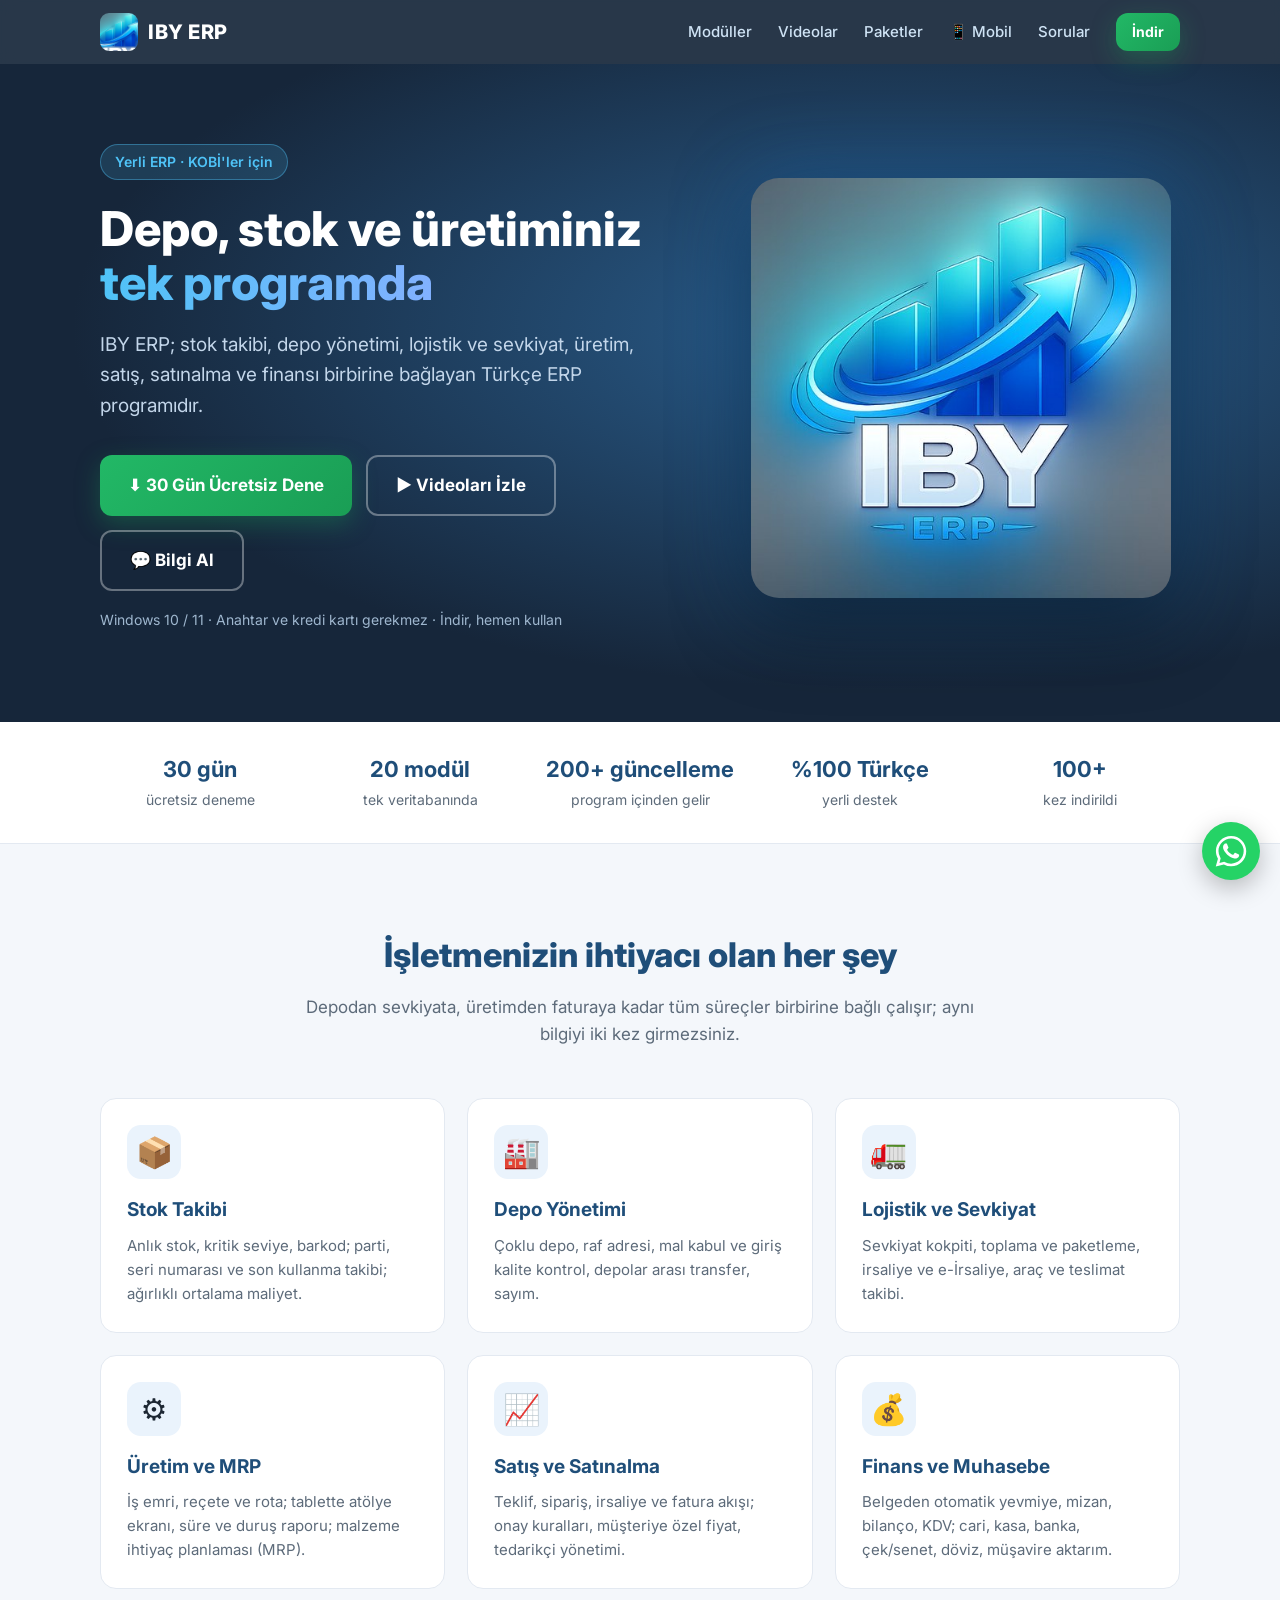
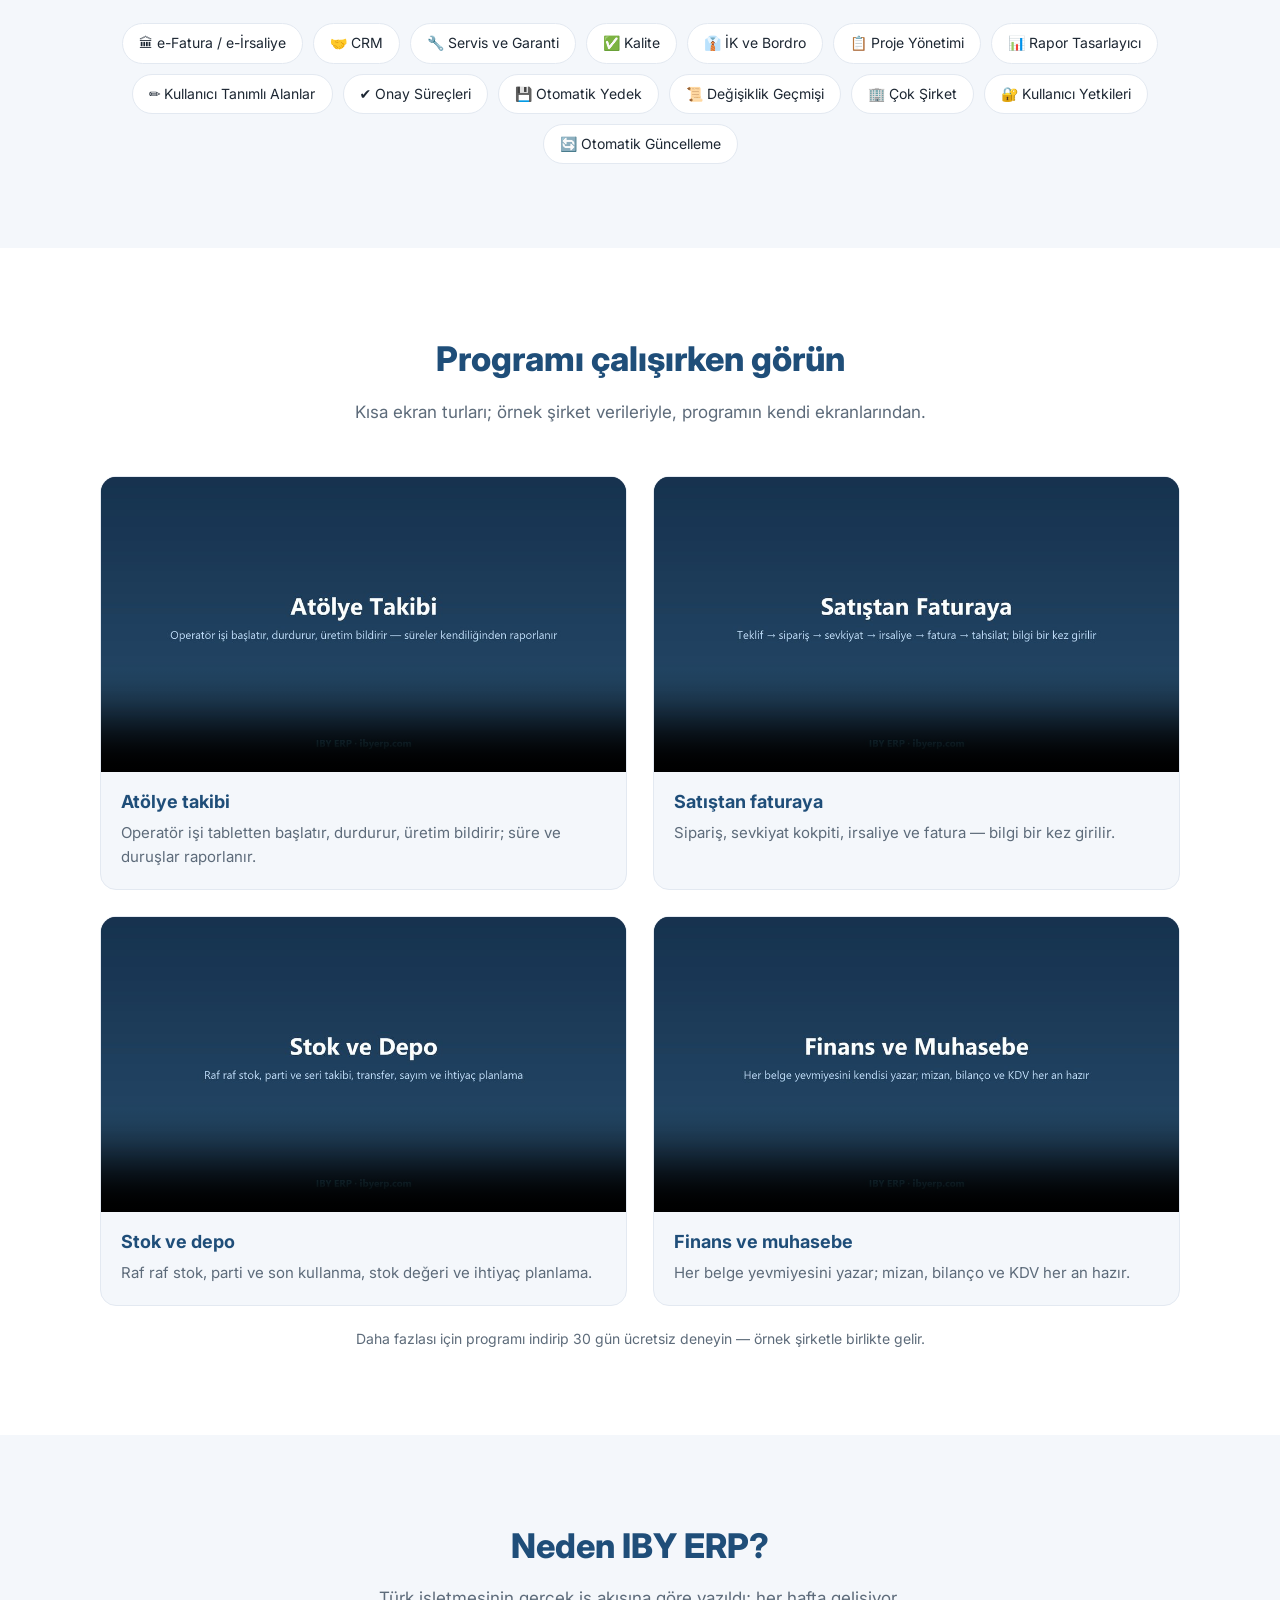
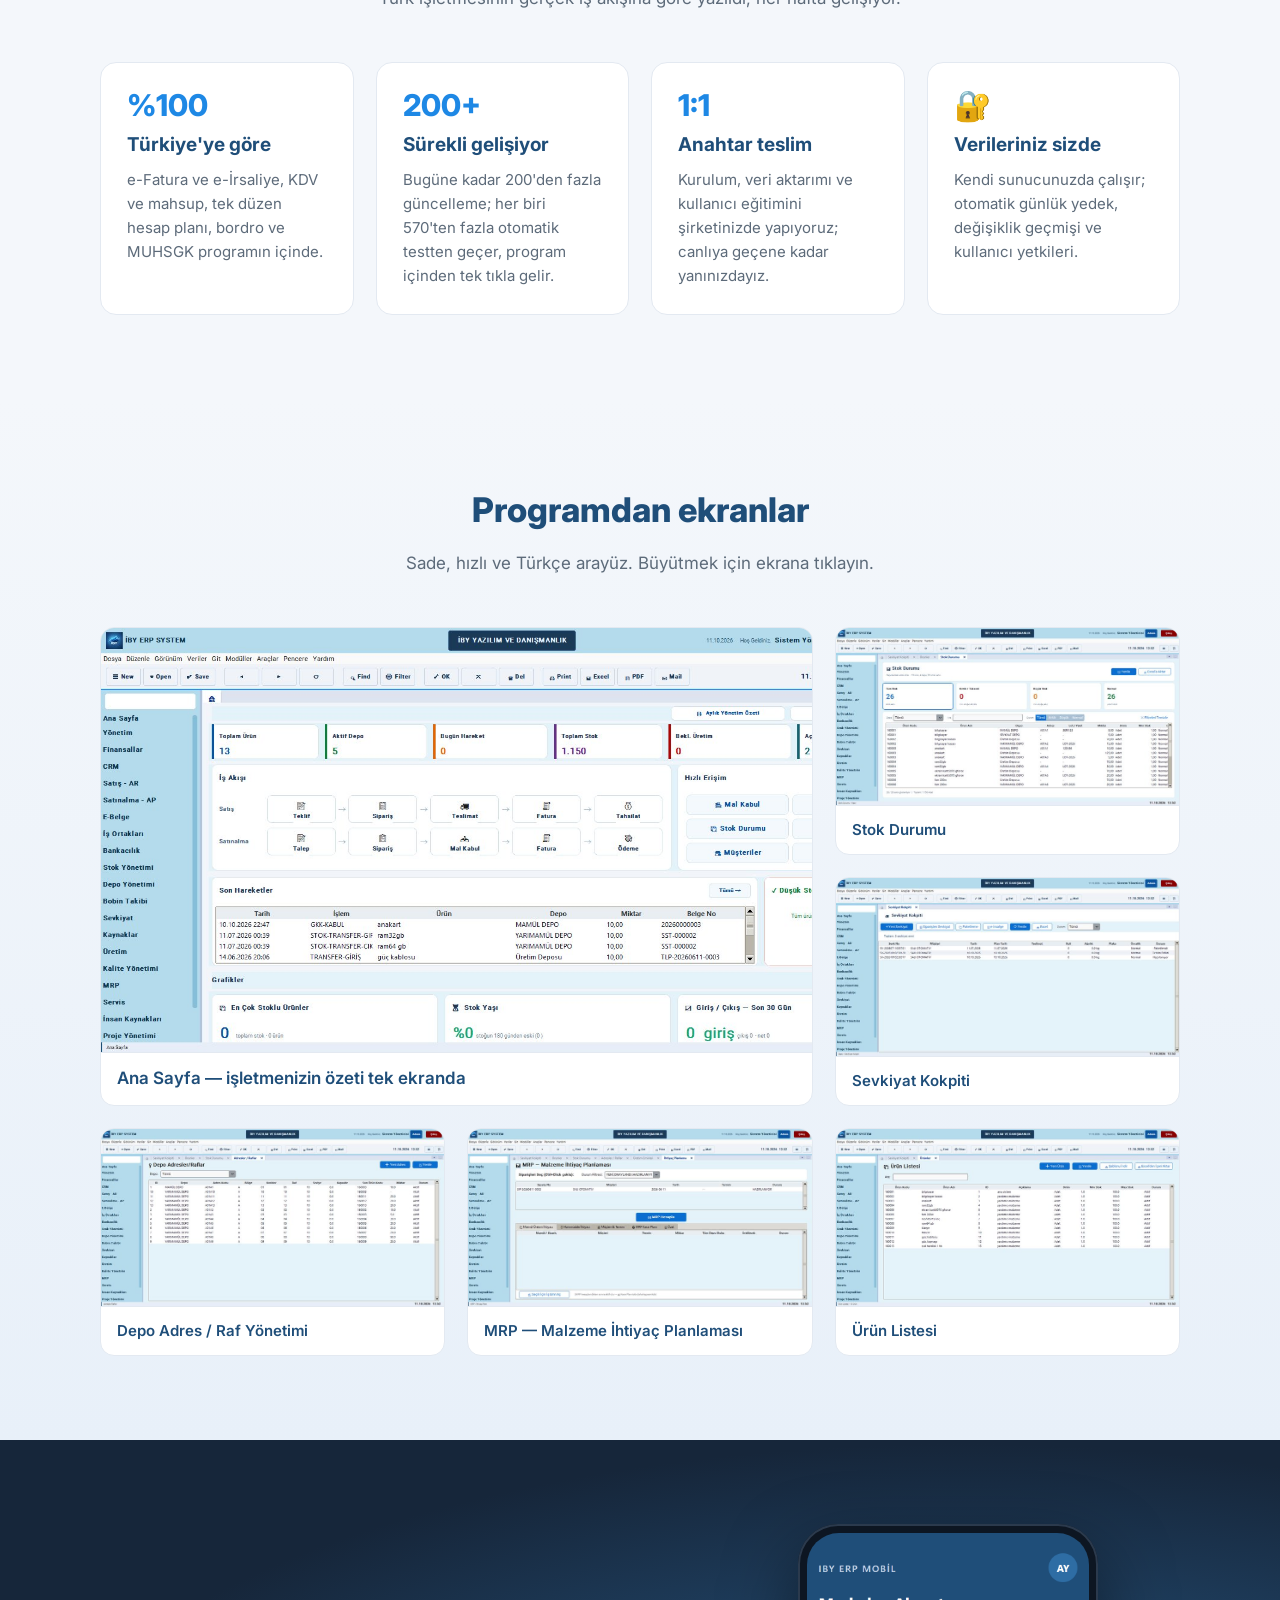
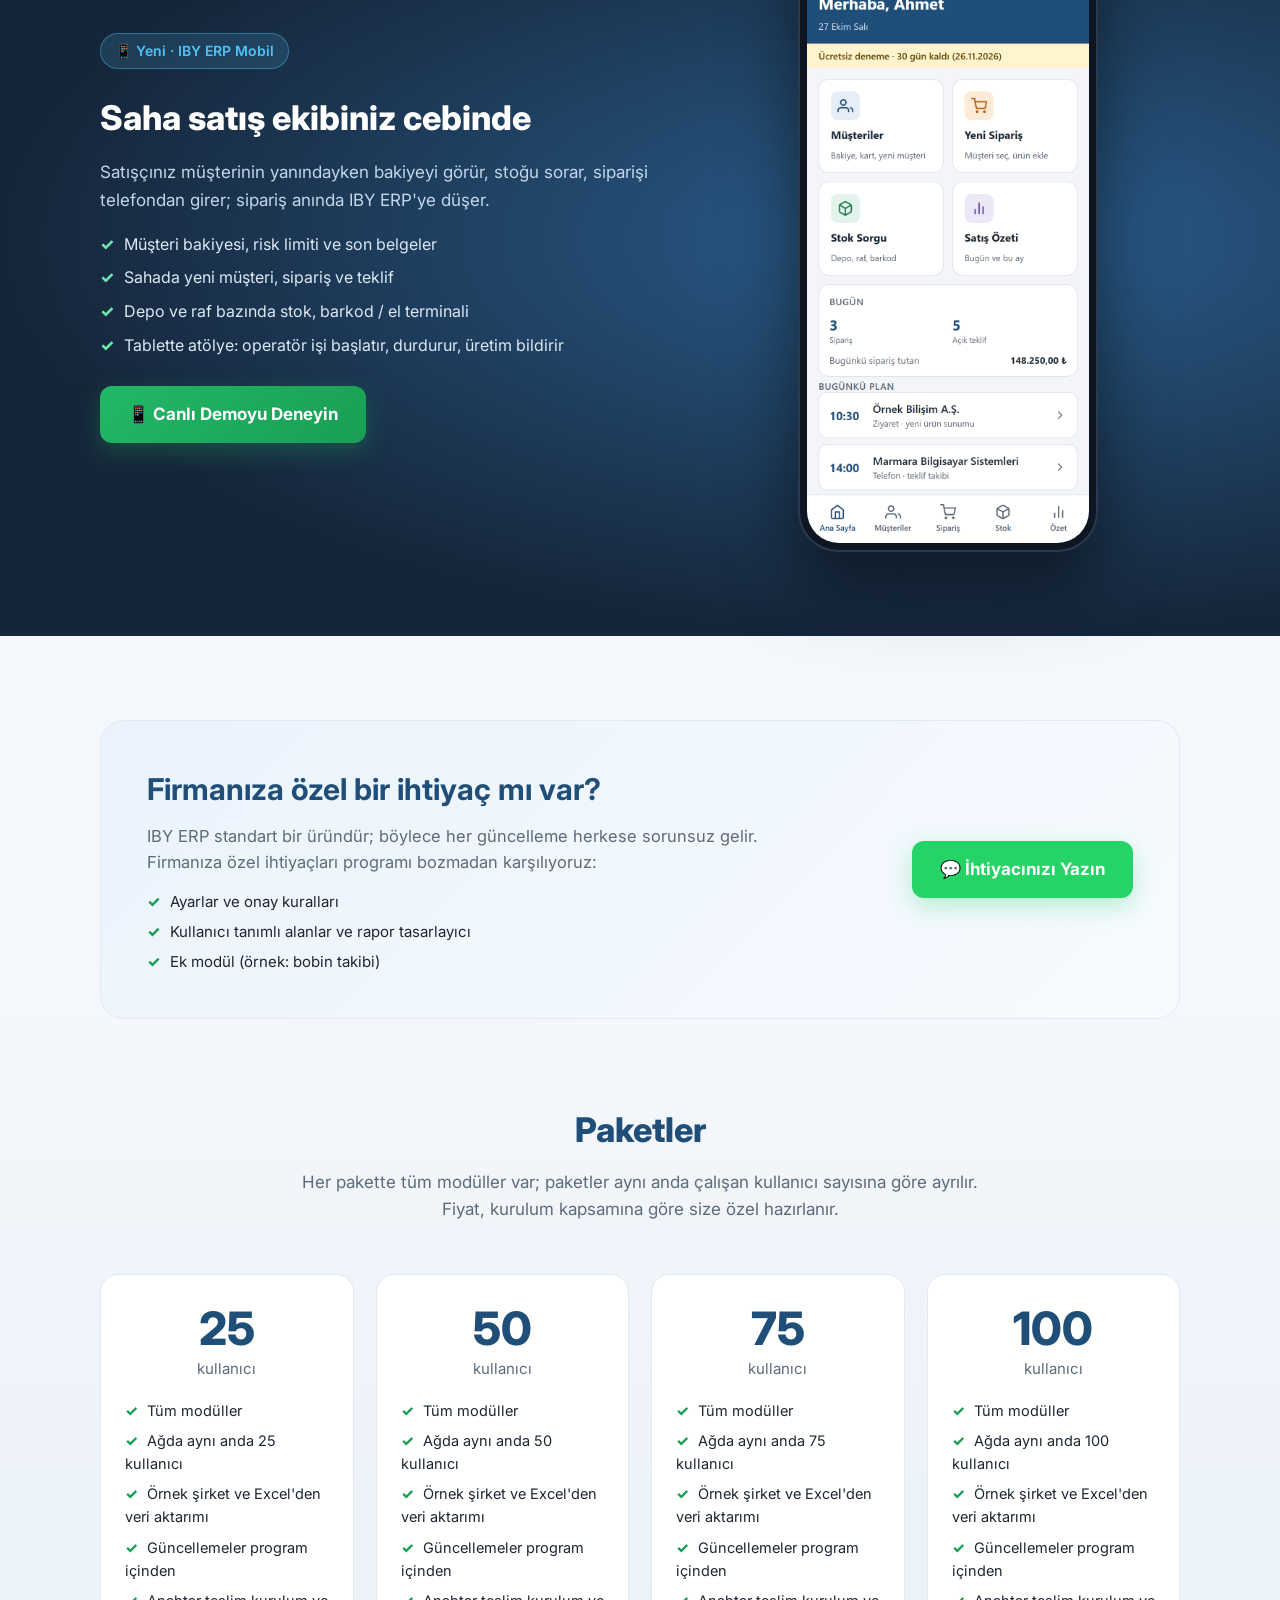
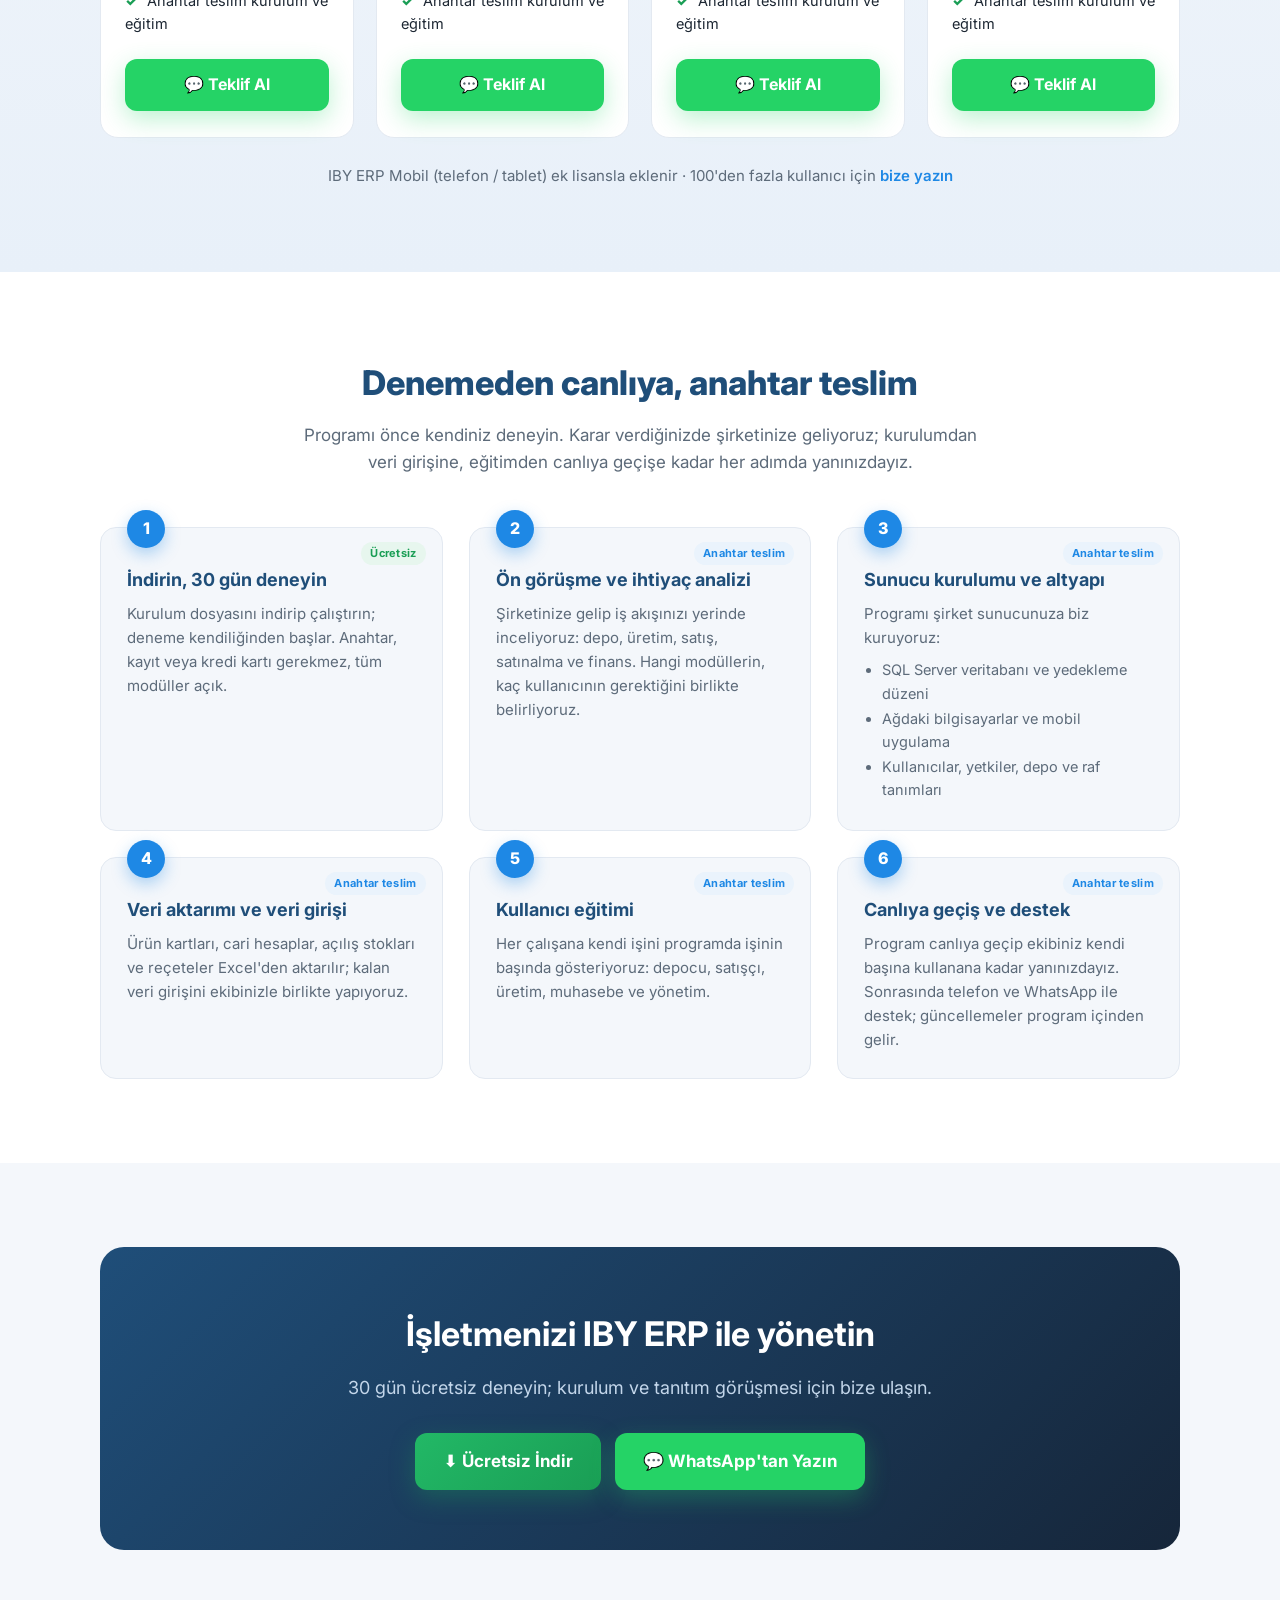
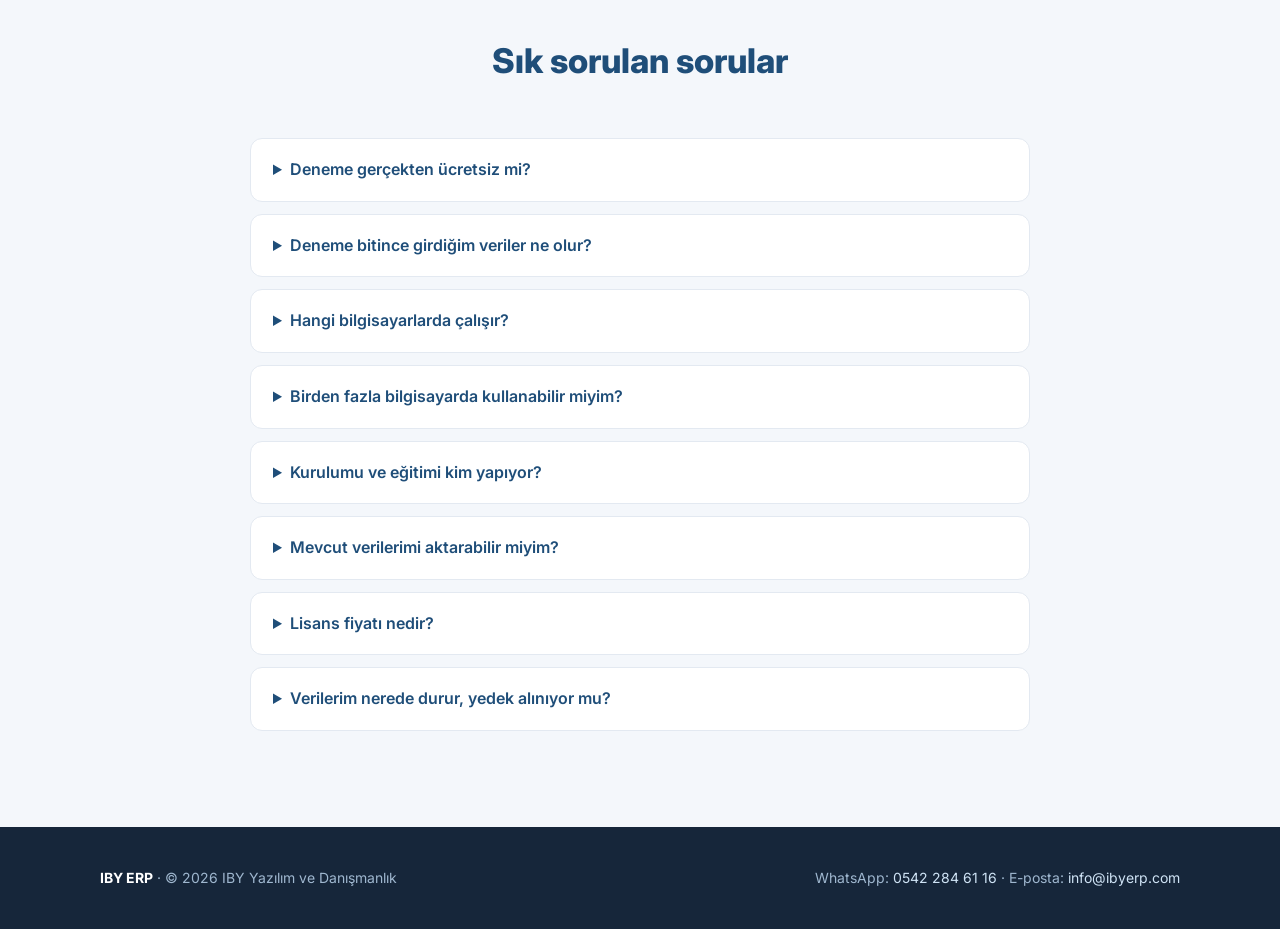
==== index.html @ d14ccf67 "Site yenileme: videolar (4 kisa ekran turu), Neden IBY ERP, firmaya ozel, paketler (fiyatsiz, Teklif" ====
<!doctype html>
<html lang="tr">
<head>
<meta charset="utf-8">
<meta name="viewport" content="width=device-width, initial-scale=1">
<title>IBY ERP — Türkçe ERP, Depo ve Stok Programı | 30 Gün Ücretsiz Deneme</title>
<meta name="description" content="IBY ERP: KOBİ'ler için yerli ERP programı. Stok takip, depo yönetimi, lojistik ve sevkiyat, üretim (MRP), satış, satınalma, finans ve e-belge tek programda. Windows için 30 gün ücretsiz deneme.">
<meta name="keywords" content="ERP programı, ERP yazılımı, depo programı, stok programı, stok takip programı, depo yönetim programı, lojistik programı, sevkiyat programı, irsaliye programı, üretim takip programı, MRP programı, muhasebe programı, ön muhasebe, KOBİ ERP, yerli ERP, Türkçe ERP">
<meta name="author" content="IBY Yazılım ve Danışmanlık">
<meta name="theme-color" content="#1F4E79">
<link rel="canonical" href="https://ibyerp.com/">
<link rel="icon" href="favicon.ico">
<link rel="apple-touch-icon" href="img/apple-touch-icon.png">

<!-- WhatsApp / Facebook / LinkedIn paylaşım önizlemesi -->
<meta property="og:type" content="website">
<meta property="og:locale" content="tr_TR">
<meta property="og:site_name" content="IBY ERP">
<meta property="og:title" content="IBY ERP — Türkçe ERP, Depo ve Stok Programı">
<meta property="og:description" content="Stok, depo, lojistik, üretim, satış, satınalma ve finans tek programda. 30 gün ücretsiz deneyin.">
<meta property="og:url" content="https://ibyerp.com/">
<meta property="og:image" content="https://ibyerp.com/img/og.jpg">
<meta name="twitter:card" content="summary_large_image">

<script type="application/ld+json">
{
  "@context": "https://schema.org",
  "@type": "SoftwareApplication",
  "name": "IBY ERP",
  "applicationCategory": "BusinessApplication",
  "applicationSubCategory": "ERP",
  "operatingSystem": "Windows 10, Windows 11",
  "inLanguage": "tr",
  "description": "KOBİ'ler için Türkçe ERP programı: stok takip, depo yönetimi, lojistik ve sevkiyat, üretim (MRP), satış, satınalma, finans ve e-belge.",
  "downloadUrl": "https://github.com/issali16-byte/iby-erp-surumler/releases/latest/download/IBY_ERP_Kurulum.exe",
  "url": "https://ibyerp.com/",
  "image": "https://ibyerp.com/img/og.jpg",
  "publisher": { "@type": "Organization", "name": "IBY Yazılım ve Danışmanlık", "email": "info@ibyerp.com", "telephone": "+90 542 284 61 16" }
}
</script>

<link rel="preconnect" href="https://fonts.googleapis.com">
<link rel="preconnect" href="https://fonts.gstatic.com" crossorigin>
<link href="https://fonts.googleapis.com/css2?family=Inter:wght@400;500;600;700;800&display=swap" rel="stylesheet">
<style>
  :root {
    --lacivert: #1F4E79;
    --koyu: #16263a;
    --mavi: #1e88e5;
    --acik-mavi: #4fc3f7;
    --yesil: #1A9E55;
    --wa: #25D366;
    --metin: #1d2733;
    --gri: #5d6b7a;
    --zemin: #f4f7fb;
    --kart: #ffffff;
    --cizgi: #e3e9f1;
  }
  * { box-sizing: border-box; margin: 0; padding: 0; }
  html { scroll-behavior: smooth; }
  body { font-family: 'Inter', 'Segoe UI', system-ui, sans-serif; color: var(--metin); background: var(--zemin); line-height: 1.6; }
  a { color: inherit; text-decoration: none; }
  .kap { max-width: 1120px; margin: 0 auto; padding: 0 20px; }

  /* Üst menü */
  header { position: sticky; top: 0; z-index: 10; background: rgba(22, 38, 58, .92); backdrop-filter: blur(8px); }
  header .kap { display: flex; align-items: center; justify-content: space-between; height: 64px; }
  .marka { display: flex; align-items: center; gap: 10px; color: #fff; font-weight: 800; font-size: 20px; letter-spacing: .5px; }
  .marka img { width: 38px; height: 38px; border-radius: 9px; }
  nav { display: flex; gap: 26px; align-items: center; }
  nav a { color: #cfe3f5; font-size: 15px; font-weight: 500; }
  nav a:hover { color: #fff; }
  nav .dugme { padding: 8px 16px; font-size: 14px; }

  /* Düğmeler */
  .dugme { display: inline-flex; align-items: center; gap: 10px; padding: 15px 28px; border-radius: 12px; font-weight: 700; font-size: 17px; transition: transform .15s, box-shadow .15s; }
  .dugme:hover { transform: translateY(-2px); }
  .indir { background: linear-gradient(135deg, #22b866, var(--yesil)); color: #fff; box-shadow: 0 8px 24px rgba(26, 158, 85, .35); }
  .wa { background: var(--wa); color: #fff; box-shadow: 0 8px 24px rgba(37, 211, 102, .3); }
  .cerceve { border: 2px solid rgba(255,255,255,.35); color: #fff; }

  /* Giriş */
  .giris { background: radial-gradient(ellipse at 70% 40%, #2a5f8f 0%, var(--koyu) 65%); color: #fff; padding: 80px 0 90px; overflow: hidden; }
  .giris .kap { display: grid; grid-template-columns: 1.15fr .85fr; gap: 50px; align-items: center; }
  .rozet { display: inline-block; background: rgba(79, 195, 247, .15); color: var(--acik-mavi); border: 1px solid rgba(79, 195, 247, .4); padding: 6px 14px; border-radius: 30px; font-size: 14px; font-weight: 600; margin-bottom: 22px; }
  h1 { font-size: 48px; line-height: 1.12; font-weight: 800; margin-bottom: 20px; }
  h1 span { background: linear-gradient(90deg, var(--acik-mavi), #82b1ff); -webkit-background-clip: text; background-clip: text; color: transparent; }
  .giris p.alt { font-size: 19px; color: #c3d6ea; margin-bottom: 34px; max-width: 560px; }
  .dugmeler { display: flex; gap: 14px; flex-wrap: wrap; }
  .not { margin-top: 18px; font-size: 14px; color: #9fb7cf; }
  .giris-logo img { width: 100%; height: auto; max-width: 420px; border-radius: 28px; box-shadow: 0 30px 80px rgba(0,0,0,.45), 0 0 80px rgba(30, 136, 229, .35); display: block; margin: 0 auto; }

  /* Bölümler */
  section { padding: 84px 0; }
  .baslik { text-align: center; max-width: 680px; margin: 0 auto 50px; }
  .baslik h2 { font-size: 34px; font-weight: 800; color: var(--lacivert); margin-bottom: 12px; }
  .baslik p { color: var(--gri); font-size: 17px; }

  /* Öne çıkanlar */
  .serit { background: var(--kart); border-bottom: 1px solid var(--cizgi); padding: 30px 0; }
  .serit .kap { display: grid; grid-template-columns: repeat(4, 1fr); gap: 20px; text-align: center; }
  .serit .kap.bes { grid-template-columns: repeat(5, 1fr); }
  .serit b { display: block; font-size: 22px; color: var(--lacivert); }
  .serit span { font-size: 14px; color: var(--gri); }

  /* Modüller */
  .izgara { display: grid; grid-template-columns: repeat(3, 1fr); gap: 22px; }
  .kart { background: var(--kart); border: 1px solid var(--cizgi); border-radius: 16px; padding: 26px; transition: box-shadow .2s, transform .2s; }
  .kart:hover { box-shadow: 0 14px 40px rgba(31, 78, 121, .12); transform: translateY(-3px); }
  .kart .ikon { font-size: 30px; width: 54px; height: 54px; display: grid; place-items: center; background: #eaf3fc; border-radius: 14px; margin-bottom: 16px; }
  .kart h3 { font-size: 19px; color: var(--lacivert); margin-bottom: 8px; }
  .kart p { color: var(--gri); font-size: 15px; }
  .ekler { margin-top: 34px; display: flex; flex-wrap: wrap; gap: 10px; justify-content: center; }
  .ekler span { background: var(--kart); border: 1px solid var(--cizgi); border-radius: 30px; padding: 8px 16px; font-size: 14px; color: var(--metin); }

  /* Ekran görüntüleri */
  .ekranlar-bolum { background: linear-gradient(180deg, var(--zemin), #e8f0f9); }
  .galeri { display: grid; grid-template-columns: repeat(3, 1fr); gap: 22px; }
  .galeri figure { background: var(--kart); border: 1px solid var(--cizgi); border-radius: 14px; overflow: hidden; cursor: zoom-in; transition: box-shadow .2s, transform .2s; }
  .galeri figure:hover { box-shadow: 0 16px 40px rgba(31, 78, 121, .18); transform: translateY(-3px); }
  .galeri img { width: 100%; height: auto; display: block; border-bottom: 1px solid var(--cizgi); }
  .galeri figcaption { padding: 12px 16px; font-weight: 600; color: var(--lacivert); font-size: 15px; }
  .galeri figure.buyuk { grid-column: span 2; grid-row: span 2; display: flex; flex-direction: column; }
  .galeri figure.buyuk img { flex: 1; min-height: 0; object-fit: cover; object-position: top left; }
  .galeri figure.buyuk figcaption { font-size: 17px; }
  dialog.lightbox { border: none; padding: 0; background: transparent; max-width: 96vw; max-height: 94vh; }
  dialog.lightbox::backdrop { background: rgba(10, 20, 32, .88); }
  dialog.lightbox img { max-width: 96vw; max-height: 86vh; display: block; border-radius: 10px; box-shadow: 0 20px 60px rgba(0,0,0,.5); }
  dialog.lightbox p { color: #fff; text-align: center; padding-top: 10px; font-weight: 600; }
  dialog.lightbox button { position: fixed; top: 16px; right: 22px; background: none; border: none; color: #fff; font-size: 38px; cursor: pointer; line-height: 1; }

  /* Adımlar */
  .adimlar-bolum { background: var(--kart); }
  .adimlar { display: grid; grid-template-columns: repeat(3, 1fr); gap: 26px; counter-reset: adim; }
  .adim { position: relative; padding: 30px 26px 26px; border-radius: 16px; background: var(--zemin); border: 1px solid var(--cizgi); }
  .adim::before { counter-increment: adim; content: counter(adim); position: absolute; top: -18px; left: 26px; width: 38px; height: 38px; border-radius: 50%; background: var(--mavi); color: #fff; font-weight: 800; display: grid; place-items: center; box-shadow: 0 6px 16px rgba(30, 136, 229, .35); }
  .adim h3 { font-size: 18px; color: var(--lacivert); margin: 8px 0; }
  .adim p { color: var(--gri); font-size: 15px; }
  .adim .etiket { position: absolute; top: 14px; right: 16px; font-size: 11px; font-weight: 700; letter-spacing: .3px;
                  padding: 3px 9px; border-radius: 999px; background: #eaf3fc; color: var(--mavi); }
  .adim .etiket.ucretsiz { background: #e7f6ee; color: #1A9E55; }
  .adim ul { margin: 8px 0 0 18px; color: var(--gri); font-size: 14.5px; }
  .adim li { margin: 2px 0; }

  /* Çağrı */
  .cagri { background: linear-gradient(135deg, var(--lacivert), var(--koyu)); color: #fff; text-align: center; border-radius: 24px; padding: 60px 30px; }
  .cagri h2 { font-size: 34px; margin-bottom: 12px; }
  .cagri p { color: #c3d6ea; font-size: 18px; margin-bottom: 30px; }
  .cagri .dugmeler { justify-content: center; }

  /* SSS */
  .sss { max-width: 780px; margin: 0 auto; }
  details { background: var(--kart); border: 1px solid var(--cizgi); border-radius: 12px; padding: 18px 22px; margin-bottom: 12px; }
  summary { cursor: pointer; font-weight: 600; color: var(--lacivert); font-size: 16px; }
  details p { margin-top: 10px; color: var(--gri); font-size: 15px; }


  /* Mobil tanıtım */
  .mobil-bolum { background: radial-gradient(ellipse at 75% 50%, #2a5f8f 0%, var(--koyu) 70%); color: #fff; }
  .mobil-bolum .kap { display: grid; grid-template-columns: minmax(0, 1.1fr) minmax(0, .9fr); gap: 48px; align-items: center; }
  .mobil-bolum h2 { font-size: 34px; font-weight: 800; margin-bottom: 14px; }
  .mobil-bolum p { color: #c3d6ea; font-size: 17px; margin-bottom: 18px; }
  .mobil-bolum ul { list-style: none; display: grid; gap: 8px; margin-bottom: 28px; color: #dce8f4; }
  .mobil-bolum li::before { content: "✓"; color: #6ee7a8; font-weight: 800; margin-right: 10px; }
  .mobil-telefon { justify-self: center; width: 300px; max-width: 100%; padding: 9px; border-radius: 40px; background: #0d1622; box-shadow: 0 30px 70px rgba(0,0,0,.5), 0 0 0 2px #2b3a4d inset; }
  .mobil-telefon img { width: 100%; height: auto; display: block; border-radius: 32px; }
  @media (max-width: 900px) { .mobil-bolum .kap { grid-template-columns: minmax(0, 1fr); text-align: center; } .mobil-bolum ul { text-align: left; max-width: 440px; margin: 0 auto 28px; } }

  /* Videolar */
  .videolar-bolum { background: var(--kart); }
  .videolar { display: grid; grid-template-columns: repeat(2, minmax(0, 1fr)); gap: 26px; }
  .video-kart { background: var(--zemin); border: 1px solid var(--cizgi); border-radius: 16px; overflow: hidden; }
  .video-kart video { width: 100%; height: auto; aspect-ratio: 16 / 9; display: block; background: #16263a; }
  .video-kart div { padding: 16px 20px 20px; }
  .video-kart h3 { font-size: 18px; color: var(--lacivert); margin-bottom: 4px; }
  .video-kart p { color: var(--gri); font-size: 15px; }
  .video-not { text-align: center; color: var(--gri); font-size: 14px; margin-top: 22px; }

  /* Neden IBY ERP */
  .neden { display: grid; grid-template-columns: repeat(4, minmax(0, 1fr)); gap: 22px; }
  .neden .kart b { display: block; font-size: 30px; font-weight: 800; color: var(--mavi); line-height: 1.1; margin-bottom: 8px; }

  /* Firmaya özel */
  .ozel { display: grid; grid-template-columns: minmax(0, 1.3fr) minmax(0, .7fr); gap: 30px; align-items: center;
          background: linear-gradient(135deg, #eaf3fc, #f7fbff); border: 1px solid var(--cizgi); border-radius: 24px; padding: 44px 46px; }
  .ozel h2 { font-size: 30px; color: var(--lacivert); margin-bottom: 10px; }
  .ozel p { color: var(--gri); font-size: 16.5px; }
  .ozel ul { margin: 14px 0 0 0; list-style: none; display: grid; gap: 6px; color: var(--metin); font-size: 15px; }
  .ozel li::before { content: "✓"; color: var(--yesil); font-weight: 800; margin-right: 10px; }
  .ozel .dugmeler { justify-content: flex-end; }

  /* Paketler */
  .paketler-bolum { background: linear-gradient(180deg, var(--zemin), #e8f0f9); }
  .paketler { display: grid; grid-template-columns: repeat(4, minmax(0, 1fr)); gap: 22px; }
  .paket { background: var(--kart); border: 1px solid var(--cizgi); border-radius: 18px; padding: 30px 24px 26px; text-align: center;
           display: flex; flex-direction: column; transition: box-shadow .2s, transform .2s; }
  .paket:hover { box-shadow: 0 16px 40px rgba(31, 78, 121, .15); transform: translateY(-3px); }
  .paket .kisi { font-size: 46px; font-weight: 800; color: var(--lacivert); line-height: 1; }
  .paket .birim { color: var(--gri); font-size: 15px; margin: 6px 0 18px; }
  .paket ul { list-style: none; text-align: left; display: grid; gap: 7px; font-size: 14.5px; color: var(--metin); margin-bottom: 24px; flex: 1; }
  .paket li::before { content: "✓"; color: var(--yesil); font-weight: 800; margin-right: 9px; }
  .paket .dugme { justify-content: center; padding: 13px 20px; font-size: 16px; }
  .paket-not { text-align: center; color: var(--gri); font-size: 15px; margin-top: 26px; }
  .paket-not a { color: var(--mavi); font-weight: 600; }

  @media (max-width: 900px) {
    .videolar { grid-template-columns: minmax(0, 1fr); }
    .neden, .paketler { grid-template-columns: repeat(2, minmax(0, 1fr)); }
    .ozel { grid-template-columns: minmax(0, 1fr); padding: 32px 26px; text-align: center; }
    .ozel ul { text-align: left; max-width: 460px; margin-left: auto; margin-right: auto; }
    .ozel .dugmeler { justify-content: center; }
  }
  @media (max-width: 600px) {
    .neden, .paketler { grid-template-columns: minmax(0, 1fr); }
  }

  footer { background: var(--koyu); color: #9fb7cf; padding: 40px 0; font-size: 14px; }
  footer .kap { display: flex; justify-content: space-between; flex-wrap: wrap; gap: 16px; }
  footer a { color: #cfe3f5; }

  /* Sabit WhatsApp düğmesi */
  .wa-sabit { position: fixed; right: 20px; bottom: 20px; width: 58px; height: 58px; border-radius: 50%; background: var(--wa); display: grid; place-items: center; box-shadow: 0 8px 24px rgba(0,0,0,.25); z-index: 20; }
  .wa-sabit svg { width: 32px; height: 32px; fill: #fff; }

  @media (max-width: 900px) {
    .giris .kap { grid-template-columns: 1fr; text-align: center; }
    .giris p.alt { margin-left: auto; margin-right: auto; }
    .dugmeler { justify-content: center; }
    .giris-logo img { max-width: 220px; }
    h1 { font-size: 36px; }
    .izgara, .adimlar, .galeri { grid-template-columns: 1fr 1fr; }
    .serit .kap { grid-template-columns: 1fr 1fr; }
    nav a:not(.dugme) { display: none; }
  }
  @media (max-width: 600px) {
    .izgara, .adimlar, .galeri { grid-template-columns: 1fr; }
    .galeri figure.buyuk { grid-column: auto; grid-row: auto; }
    h1 { font-size: 30px; }
    .baslik h2, .cagri h2 { font-size: 27px; }
    section { padding: 60px 0; }
    .dugme { width: 100%; justify-content: center; }
  }
</style>
<!-- Ziyaretçi sayacı (GoatCounter, çerezsiz): https://ibyerp.goatcounter.com -->
<script data-goatcounter="https://ibyerp.goatcounter.com/count" async src="//gc.zgo.at/count.js"></script>
</head>
<body>

<header>
  <div class="kap">
    <a class="marka" href="#"><img src="img/apple-touch-icon.png" alt="IBY ERP logosu">IBY ERP</a>
    <nav>
      <a href="#moduller">Modüller</a>
      <a href="#videolar">Videolar</a>
      <a href="#paketler">Paketler</a>
      <a href="/mobil/">📱 Mobil</a>
      <a href="#sss">Sorular</a>
      <a class="dugme indir" data-goatcounter-click="indir-menu" href="/indir/">İndir</a>
    </nav>
  </div>
</header>

<main>
<section class="giris">
  <div class="kap">
    <div>
      <div class="rozet">Yerli ERP · KOBİ'ler için</div>
      <h1>Depo, stok ve üretiminiz <span>tek programda</span></h1>
      <p class="alt">IBY ERP; stok takibi, depo yönetimi, lojistik ve sevkiyat, üretim, satış, satınalma ve finansı birbirine bağlayan Türkçe ERP programıdır.</p>
      <div class="dugmeler">
        <a class="dugme indir" data-goatcounter-click="indir-ust" href="/indir/">⬇ 30 Gün Ücretsiz Dene</a>
        <a class="dugme cerceve" data-goatcounter-click="video-ust" href="#videolar">▶ Videoları İzle</a>
        <a class="dugme cerceve" data-goatcounter-click="whatsapp-ust" href="https://wa.me/905422846116?text=Merhaba%2C%20IBY%20ERP%20hakk%C4%B1nda%20bilgi%20almak%20istiyorum.">💬 Bilgi Al</a>
      </div>
      <div class="not">Windows 10 / 11 · Anahtar ve kredi kartı gerekmez · İndir, hemen kullan</div>
    </div>
    <div class="giris-logo"><img src="img/logo.jpg" alt="IBY ERP" width="420" height="420"></div>
  </div>
</section>

<div class="serit">
  <div class="kap">
    <div><b>30 gün</b><span>ücretsiz deneme</span></div>
    <div><b>20 modül</b><span>tek veritabanında</span></div>
      <div><b>200+ güncelleme</b><span>program içinden gelir</span></div>
    <div><b>%100 Türkçe</b><span>yerli destek</span></div>
    <div id="indirme" hidden><b id="indirme-sayi"></b><span>kez indirildi</span></div>
  </div>
</div>

<section id="moduller">
  <div class="kap">
    <div class="baslik">
      <h2>İşletmenizin ihtiyacı olan her şey</h2>
      <p>Depodan sevkiyata, üretimden faturaya kadar tüm süreçler birbirine bağlı çalışır; aynı bilgiyi iki kez girmezsiniz.</p>
    </div>
    <div class="izgara">
      <div class="kart"><div class="ikon">📦</div><h3>Stok Takibi</h3><p>Anlık stok, kritik seviye, barkod; parti, seri numarası ve son kullanma takibi; ağırlıklı ortalama maliyet.</p></div>
      <div class="kart"><div class="ikon">🏭</div><h3>Depo Yönetimi</h3><p>Çoklu depo, raf adresi, mal kabul ve giriş kalite kontrol, depolar arası transfer, sayım.</p></div>
      <div class="kart"><div class="ikon">🚛</div><h3>Lojistik ve Sevkiyat</h3><p>Sevkiyat kokpiti, toplama ve paketleme, irsaliye ve e-İrsaliye, araç ve teslimat takibi.</p></div>
      <div class="kart"><div class="ikon">⚙️</div><h3>Üretim ve MRP</h3><p>İş emri, reçete ve rota; tablette atölye ekranı, süre ve duruş raporu; malzeme ihtiyaç planlaması (MRP).</p></div>
      <div class="kart"><div class="ikon">📈</div><h3>Satış ve Satınalma</h3><p>Teklif, sipariş, irsaliye ve fatura akışı; onay kuralları, müşteriye özel fiyat, tedarikçi yönetimi.</p></div>
      <div class="kart"><div class="ikon">💰</div><h3>Finans ve Muhasebe</h3><p>Belgeden otomatik yevmiye, mizan, bilanço, KDV; cari, kasa, banka, çek/senet, döviz, müşavire aktarım.</p></div>
    </div>
    <div class="ekler">
      <span>🏛 e-Fatura / e-İrsaliye</span><span>🤝 CRM</span><span>🔧 Servis ve Garanti</span><span>✅ Kalite</span>
        <span>👔 İK ve Bordro</span><span>📋 Proje Yönetimi</span><span>📊 Rapor Tasarlayıcı</span>
        <span>✏️ Kullanıcı Tanımlı Alanlar</span><span>✔ Onay Süreçleri</span><span>💾 Otomatik Yedek</span>
        <span>📜 Değişiklik Geçmişi</span><span>🏢 Çok Şirket</span><span>🔐 Kullanıcı Yetkileri</span>
        <span>🔄 Otomatik Güncelleme</span>
    </div>
  </div>
</section>

    <section id="videolar" class="videolar-bolum">
      <div class="kap">
        <div class="baslik">
          <h2>Programı çalışırken görün</h2>
          <p>Kısa ekran turları; örnek şirket verileriyle, programın kendi ekranlarından.</p>
        </div>
        <div class="videolar">
        <div class="video-kart">
          <video controls preload="none" playsinline poster="video/atolye.jpg" data-goatcounter-click="video-atolye">
            <source src="video/atolye.mp4" type="video/mp4">
          </video>
          <div><h3>Atölye takibi</h3><p>Operatör işi tabletten başlatır, durdurur, üretim bildirir; süre ve duruşlar raporlanır.</p></div>
        </div>
        <div class="video-kart">
          <video controls preload="none" playsinline poster="video/satis.jpg" data-goatcounter-click="video-satis">
            <source src="video/satis.mp4" type="video/mp4">
          </video>
          <div><h3>Satıştan faturaya</h3><p>Sipariş, sevkiyat kokpiti, irsaliye ve fatura — bilgi bir kez girilir.</p></div>
        </div>
        <div class="video-kart">
          <video controls preload="none" playsinline poster="video/stok.jpg" data-goatcounter-click="video-stok">
            <source src="video/stok.mp4" type="video/mp4">
          </video>
          <div><h3>Stok ve depo</h3><p>Raf raf stok, parti ve son kullanma, stok değeri ve ihtiyaç planlama.</p></div>
        </div>
        <div class="video-kart">
          <video controls preload="none" playsinline poster="video/finans.jpg" data-goatcounter-click="video-finans">
            <source src="video/finans.mp4" type="video/mp4">
          </video>
          <div><h3>Finans ve muhasebe</h3><p>Her belge yevmiyesini yazar; mizan, bilanço ve KDV her an hazır.</p></div>
        </div>
        </div>
        <p class="video-not">Daha fazlası için programı indirip 30 gün ücretsiz deneyin — örnek şirketle birlikte gelir.</p>
      </div>
    </section>

    <section id="neden">
      <div class="kap">
        <div class="baslik">
          <h2>Neden IBY ERP?</h2>
          <p>Türk işletmesinin gerçek iş akışına göre yazıldı; her hafta gelişiyor.</p>
        </div>
        <div class="neden">
          <div class="kart"><b>%100</b><h3>Türkiye'ye göre</h3><p>e-Fatura ve e-İrsaliye, KDV ve mahsup, tek düzen hesap planı, bordro ve MUHSGK programın içinde.</p></div>
          <div class="kart"><b>200+</b><h3>Sürekli gelişiyor</h3><p>Bugüne kadar 200'den fazla güncelleme; her biri 570'ten fazla otomatik testten geçer, program içinden tek tıkla gelir.</p></div>
          <div class="kart"><b>1:1</b><h3>Anahtar teslim</h3><p>Kurulum, veri aktarımı ve kullanıcı eğitimini şirketinizde yapıyoruz; canlıya geçene kadar yanınızdayız.</p></div>
          <div class="kart"><b>🔐</b><h3>Verileriniz sizde</h3><p>Kendi sunucunuzda çalışır; otomatik günlük yedek, değişiklik geçmişi ve kullanıcı yetkileri.</p></div>
        </div>
      </div>
    </section>

    <section id="ekranlar" class="ekranlar-bolum">
  <div class="kap">
    <div class="baslik">
      <h2>Programdan ekranlar</h2>
      <p>Sade, hızlı ve Türkçe arayüz. Büyütmek için ekrana tıklayın.</p>
    </div>
    <div class="galeri">
      <figure class="buyuk" data-buyuk="img/ekran/ana-sayfa.jpg"><img src="img/ekran/ana-sayfa.jpg" alt="IBY ERP ana sayfa: stok, depo, üretim ve sipariş özeti, iş akışı ve hızlı erişim" width="800" height="413" loading="lazy"><figcaption>Ana Sayfa — işletmenizin özeti tek ekranda</figcaption></figure>
      <figure data-buyuk="img/ekran/stok-durumu.jpg"><img src="img/ekran/stok-durumu-k.jpg" alt="IBY ERP stok durumu ekranı: depo, adres, lot ve kritik stok takibi" width="800" height="413" loading="lazy"><figcaption>Stok Durumu</figcaption></figure>
      <figure data-buyuk="img/ekran/sevkiyat-kokpiti.jpg"><img src="img/ekran/sevkiyat-kokpiti-k.jpg" alt="IBY ERP sevkiyat kokpiti: sevkiyat emirleri, paketleme ve e-irsaliye" width="800" height="413" loading="lazy"><figcaption>Sevkiyat Kokpiti</figcaption></figure>
      <figure data-buyuk="img/ekran/depo-adres-raf.jpg"><img src="img/ekran/depo-adres-raf-k.jpg" alt="IBY ERP depo yönetimi: adres ve raf takibi" width="800" height="413" loading="lazy"><figcaption>Depo Adres / Raf Yönetimi</figcaption></figure>
      <figure data-buyuk="img/ekran/mrp-ihtiyac-planlama.jpg"><img src="img/ekran/mrp-ihtiyac-planlama-k.jpg" alt="IBY ERP MRP malzeme ihtiyaç planlaması" width="800" height="413" loading="lazy"><figcaption>MRP — Malzeme İhtiyaç Planlaması</figcaption></figure>
      <figure data-buyuk="img/ekran/urun-listesi.jpg"><img src="img/ekran/urun-listesi-k.jpg" alt="IBY ERP ürün listesi ve Excel'den içe aktarma" width="800" height="413" loading="lazy"><figcaption>Ürün Listesi</figcaption></figure>
    </div>
  </div>
</section>

<section id="mobil" class="mobil-bolum">
  <div class="kap">
    <div>
      <div class="rozet">📱 Yeni · IBY ERP Mobil</div>
      <h2>Saha satış ekibiniz cebinde</h2>
      <p>Satışçınız müşterinin yanındayken bakiyeyi görür, stoğu sorar, siparişi telefondan girer; sipariş anında IBY ERP'ye düşer.</p>
      <ul>
        <li>Müşteri bakiyesi, risk limiti ve son belgeler</li>
        <li>Sahada yeni müşteri, sipariş ve teklif</li>
        <li>Depo ve raf bazında stok, barkod / el terminali</li>
          <li>Tablette atölye: operatör işi başlatır, durdurur, üretim bildirir</li>
      </ul>
      <div class="dugmeler"><a class="dugme indir" data-goatcounter-click="mobil-demo" href="/mobil/">📱 Canlı Demoyu Deneyin</a></div>
    </div>
    <a class="mobil-telefon" href="/mobil/" data-goatcounter-click="mobil-demo-resim"><img src="img/mobil-ana.png?v=3" alt="IBY ERP Mobil ana ekranı: müşteriler, yeni sipariş, stok sorgu, satış özeti" width="390" height="844" loading="lazy"></a>
  </div>
</section>

<dialog class="lightbox" id="lightbox">
  <button type="button" aria-label="Kapat">×</button>
  <img src="" alt="">
  <p></p>
</dialog>

    <section id="ozel" style="padding-bottom: 0">
      <div class="kap">
        <div class="ozel">
          <div>
            <h2>Firmanıza özel bir ihtiyaç mı var?</h2>
            <p>IBY ERP standart bir üründür; böylece her güncelleme herkese sorunsuz gelir. Firmanıza özel ihtiyaçları
              programı bozmadan karşılıyoruz:</p>
            <ul>
              <li>Ayarlar ve onay kuralları</li>
              <li>Kullanıcı tanımlı alanlar ve rapor tasarlayıcı</li>
              <li>Ek modül (örnek: bobin takibi)</li>
            </ul>
          </div>
          <div class="dugmeler">
            <a class="dugme wa" data-goatcounter-click="whatsapp-ozel" href="https://wa.me/905422846116?text=Merhaba%2C%20IBY%20ERP%20i%C3%A7in%20firmam%C4%B1za%20%C3%B6zel%20bir%20ihtiyac%C4%B1m%C4%B1z%20var.">💬 İhtiyacınızı Yazın</a>
          </div>
        </div>
      </div>
    </section>

    <section id="paketler" class="paketler-bolum">
      <div class="kap">
        <div class="baslik">
          <h2>Paketler</h2>
          <p>Her pakette tüm modüller var; paketler aynı anda çalışan kullanıcı sayısına göre ayrılır.
            Fiyat, kurulum kapsamına göre size özel hazırlanır.</p>
        </div>
        <div class="paketler">
          <div class="paket">
            <div class="kisi">25</div>
            <div class="birim">kullanıcı</div>
            <ul><li>Tüm modüller</li><li>Ağda aynı anda 25 kullanıcı</li><li>Örnek şirket ve Excel'den veri aktarımı</li><li>Güncellemeler program içinden</li><li>Anahtar teslim kurulum ve eğitim</li></ul>
            <a class="dugme wa" data-goatcounter-click="teklif-25" href="https://wa.me/905422846116?text=Merhaba%2C%20IBY%20ERP%2025%20kullan%C4%B1c%C4%B1%20paketi%20i%C3%A7in%20teklif%20almak%20istiyorum.">💬 Teklif Al</a>
          </div>
          <div class="paket">
            <div class="kisi">50</div>
            <div class="birim">kullanıcı</div>
            <ul><li>Tüm modüller</li><li>Ağda aynı anda 50 kullanıcı</li><li>Örnek şirket ve Excel'den veri aktarımı</li><li>Güncellemeler program içinden</li><li>Anahtar teslim kurulum ve eğitim</li></ul>
            <a class="dugme wa" data-goatcounter-click="teklif-50" href="https://wa.me/905422846116?text=Merhaba%2C%20IBY%20ERP%2050%20kullan%C4%B1c%C4%B1%20paketi%20i%C3%A7in%20teklif%20almak%20istiyorum.">💬 Teklif Al</a>
          </div>
          <div class="paket">
            <div class="kisi">75</div>
            <div class="birim">kullanıcı</div>
            <ul><li>Tüm modüller</li><li>Ağda aynı anda 75 kullanıcı</li><li>Örnek şirket ve Excel'den veri aktarımı</li><li>Güncellemeler program içinden</li><li>Anahtar teslim kurulum ve eğitim</li></ul>
            <a class="dugme wa" data-goatcounter-click="teklif-75" href="https://wa.me/905422846116?text=Merhaba%2C%20IBY%20ERP%2075%20kullan%C4%B1c%C4%B1%20paketi%20i%C3%A7in%20teklif%20almak%20istiyorum.">💬 Teklif Al</a>
          </div>
          <div class="paket">
            <div class="kisi">100</div>
            <div class="birim">kullanıcı</div>
            <ul><li>Tüm modüller</li><li>Ağda aynı anda 100 kullanıcı</li><li>Örnek şirket ve Excel'den veri aktarımı</li><li>Güncellemeler program içinden</li><li>Anahtar teslim kurulum ve eğitim</li></ul>
            <a class="dugme wa" data-goatcounter-click="teklif-100" href="https://wa.me/905422846116?text=Merhaba%2C%20IBY%20ERP%20100%20kullan%C4%B1c%C4%B1%20paketi%20i%C3%A7in%20teklif%20almak%20istiyorum.">💬 Teklif Al</a>
          </div>
        </div>
        <p class="paket-not">IBY ERP Mobil (telefon / tablet) ek lisansla eklenir · 100'den fazla kullanıcı için
          <a data-goatcounter-click="teklif-buyuk" href="https://wa.me/905422846116?text=Merhaba%2C%20IBY%20ERP%20i%C3%A7in%20100%20kullan%C4%B1c%C4%B1dan%20b%C3%BCy%C3%BCk%20bir%20paket%20istiyoruz.">bize yazın</a></p>
      </div>
    </section>

    <section id="nasil" class="adimlar-bolum">
  <div class="kap">
    <div class="baslik">
      <h2>Denemeden canlıya, anahtar teslim</h2>
      <p>Programı önce kendiniz deneyin. Karar verdiğinizde şirketinize geliyoruz; kurulumdan veri girişine,
         eğitimden canlıya geçişe kadar her adımda yanınızdayız.</p>
    </div>
    <div class="adimlar">
      <div class="adim"><span class="etiket ucretsiz">Ücretsiz</span><h3>İndirin, 30 gün deneyin</h3>
        <p>Kurulum dosyasını indirip çalıştırın; deneme kendiliğinden başlar. Anahtar, kayıt veya kredi kartı gerekmez, tüm modüller açık.</p></div>
      <div class="adim"><span class="etiket">Anahtar teslim</span><h3>Ön görüşme ve ihtiyaç analizi</h3>
        <p>Şirketinize gelip iş akışınızı yerinde inceliyoruz: depo, üretim, satış, satınalma ve finans. Hangi modüllerin, kaç kullanıcının gerektiğini birlikte belirliyoruz.</p></div>
      <div class="adim"><span class="etiket">Anahtar teslim</span><h3>Sunucu kurulumu ve altyapı</h3>
        <p>Programı şirket sunucunuza biz kuruyoruz:</p>
        <ul><li>SQL Server veritabanı ve yedekleme düzeni</li><li>Ağdaki bilgisayarlar ve mobil uygulama</li><li>Kullanıcılar, yetkiler, depo ve raf tanımları</li></ul></div>
      <div class="adim"><span class="etiket">Anahtar teslim</span><h3>Veri aktarımı ve veri girişi</h3>
        <p>Ürün kartları, cari hesaplar, açılış stokları ve reçeteler Excel'den aktarılır; kalan veri girişini ekibinizle birlikte yapıyoruz.</p></div>
      <div class="adim"><span class="etiket">Anahtar teslim</span><h3>Kullanıcı eğitimi</h3>
        <p>Her çalışana kendi işini programda işinin başında gösteriyoruz: depocu, satışçı, üretim, muhasebe ve yönetim.</p></div>
      <div class="adim"><span class="etiket">Anahtar teslim</span><h3>Canlıya geçiş ve destek</h3>
        <p>Program canlıya geçip ekibiniz kendi başına kullanana kadar yanınızdayız. Sonrasında telefon ve WhatsApp ile destek; güncellemeler program içinden gelir.</p></div>
    </div>
  </div>
</section>

<section>
  <div class="kap">
    <div class="cagri">
      <h2>İşletmenizi IBY ERP ile yönetin</h2>
      <p>30 gün ücretsiz deneyin; kurulum ve tanıtım görüşmesi için bize ulaşın.</p>
      <div class="dugmeler">
        <a class="dugme indir" data-goatcounter-click="indir-alt" href="/indir/">⬇ Ücretsiz İndir</a>
        <a class="dugme wa" data-goatcounter-click="whatsapp-alt" href="https://wa.me/905422846116?text=Merhaba%2C%20IBY%20ERP%20hakk%C4%B1nda%20bilgi%20almak%20istiyorum.">💬 WhatsApp'tan Yazın</a>
      </div>
    </div>
  </div>
</section>

<section id="sss" style="padding-top: 0">
  <div class="kap">
    <div class="baslik"><h2>Sık sorulan sorular</h2></div>
    <div class="sss">
      <details><summary>Deneme gerçekten ücretsiz mi?</summary><p>Evet. İndirip kurduğunuz anda 30 günlük deneme başlar; tüm modülleri ücretsiz kullanırsınız. Anahtar, kayıt, kredi kartı veya ödeme bilgisi istenmez.</p></details>
      <details><summary>Deneme bitince girdiğim veriler ne olur?</summary><p>Program lisansa geçilene kadar açılmaz ama verileriniz kendi bilgisayarınızdaki veritabanında kalır, hiçbir şey silinmez. Lisansa geçtiğinizde kaldığınız yerden devam edersiniz.</p></details>
      <details><summary>Hangi bilgisayarlarda çalışır?</summary><p>Windows 10 ve Windows 11 (64 bit). Bilgisayarınızda SQL Server varsa o kullanılır, yoksa kurulum gerekli bileşenleri kendisi yükler.</p></details>
      <details><summary>Birden fazla bilgisayarda kullanabilir miyim?</summary><p>Evet. Program şirket sunucusuna kurulur; ağdaki bütün bilgisayarlar ve sahadaki telefonlar (IBY ERP Mobil) aynı veritabanıyla, aynı anda çalışır. Sunucu kurulumunu biz yapıyoruz.</p></details>
      <details><summary>Kurulumu ve eğitimi kim yapıyor?</summary><p>Biz. Şirketinize gelip sunucu kurulumunu, veri aktarımını ve kullanıcı eğitimlerini yerinde yapıyoruz; program canlıya geçip ekibiniz kendi başına kullanana kadar yanınızdayız.</p></details>
      <details><summary>Mevcut verilerimi aktarabilir miyim?</summary><p>Evet. Ürün, cari hesap, açılış stoğu ve reçete listeleriniz Excel'den aktarılır. Eski programınızdan alınan Excel çıktıları da kullanılabilir; aktarımı birlikte yapıyoruz.</p></details>
      <details><summary>Lisans fiyatı nedir?</summary><p>Paketler aynı anda çalışan kullanıcı sayısına göredir
          (25, 50, 75, 100); her pakette tüm modüller vardır. Fiyat, kurulum ve eğitim kapsamına göre size özel hazırlanır —
          <a href="#paketler" style="color:var(--mavi);font-weight:600">Paketler</a> bölümünden ya da WhatsApp'tan teklif isteyin.</p></details>
        <details><summary>Verilerim nerede durur, yedek alınıyor mu?</summary><p>Verileriniz kendi sunucunuzdaki veritabanında
          durur. Program her gün otomatik yedek alır (klasör, saat ve kaç gün saklanacağı ayarlanır); istediğiniz an
          'Şimdi Yedekle' ile elle de yedeklenir. Kim neyi ne zaman değiştirdi, değişiklik geçmişinde görünür.</p></details>
    </div>
  </div>
</section>
</main>

<footer>
  <div class="kap">
    <div><b style="color:#fff">IBY ERP</b> · © 2026 IBY Yazılım ve Danışmanlık</div>
    <div>WhatsApp: <a data-goatcounter-click="whatsapp-altbilgi" href="https://wa.me/905422846116">0542 284 61 16</a> · E-posta: <a href="mailto:info@ibyerp.com">info@ibyerp.com</a></div>
  </div>
</footer>

<a class="wa-sabit" data-goatcounter-click="whatsapp-sabit" href="https://wa.me/905422846116?text=Merhaba%2C%20IBY%20ERP%20hakk%C4%B1nda%20bilgi%20almak%20istiyorum." aria-label="WhatsApp ile yazın">
  <svg viewBox="0 0 24 24"><path d="M17.47 14.38c-.3-.15-1.75-.86-2.02-.96-.27-.1-.47-.15-.67.15-.2.3-.77.96-.94 1.16-.17.2-.35.22-.64.07-.3-.15-1.25-.46-2.38-1.47-.88-.79-1.47-1.76-1.65-2.06-.17-.3-.02-.46.13-.6.13-.13.3-.35.45-.52.15-.17.2-.3.3-.5.1-.2.05-.37-.03-.52-.07-.15-.67-1.6-.92-2.2-.24-.58-.49-.5-.67-.5h-.57c-.2 0-.52.07-.79.37-.27.3-1.04 1.02-1.04 2.48s1.06 2.88 1.21 3.08c.15.2 2.1 3.2 5.08 4.48.71.31 1.26.49 1.69.63.71.23 1.36.2 1.87.12.57-.09 1.75-.72 2-1.41.25-.69.25-1.29.17-1.41-.07-.12-.27-.2-.57-.35M12.05 21.5h-.01a9.4 9.4 0 0 1-4.8-1.31l-.34-.2-3.57.94.95-3.48-.22-.36a9.43 9.43 0 0 1-1.44-5.02c0-5.2 4.24-9.44 9.45-9.44a9.38 9.38 0 0 1 6.68 2.77 9.38 9.38 0 0 1 2.76 6.68c0 5.21-4.24 9.44-9.44 9.44m8.04-17.48A11.3 11.3 0 0 0 12.05.7C5.78.7.68 5.8.68 12.07c0 2 .52 3.96 1.52 5.68L.58 23.7l6.07-1.6a11.33 11.33 0 0 0 5.4 1.38h.01c6.27 0 11.37-5.1 11.37-11.37 0-3.04-1.18-5.9-3.33-8.05"/></svg>
</a>

<script>
  // Ekran görüntüsüne tıklayınca büyük hali açılsın
  (function () {
    var d = document.getElementById('lightbox');
    if (!d || !d.showModal) return;
    var img = d.querySelector('img'), yazi = d.querySelector('p');
    document.querySelectorAll('.galeri figure').forEach(function (f) {
      f.addEventListener('click', function () {
        img.src = f.getAttribute('data-buyuk');
        img.alt = f.querySelector('img').alt;
        yazi.textContent = f.querySelector('figcaption').textContent;
        d.showModal();
      });
    });
    d.addEventListener('click', function () { d.close(); });
  })();

  // İndirme sayacı: önceki sürümlerin toplamı (YAYINLA her yayında istatistik.json'a yazar)
  // + son sürümün canlı sayısı (GitHub). Az sayı güven vermediği için ESIK altında gizli kalır.
  (function () {
    var ESIK = 50;
    Promise.all([
      fetch('/istatistik.json', {cache: 'no-store'}).then(function (r) { return r.ok ? r.json() : {}; }).catch(function () { return {}; }),
      fetch('https://api.github.com/repos/issali16-byte/iby-erp-surumler/releases/latest')
        .then(function (r) { return r.ok ? r.json() : {}; }).catch(function () { return {}; })
    ]).then(function (v) {
      var toplam = Number((v[0] || {}).onceki_indirme || 0);
      ((v[1] || {}).assets || []).forEach(function (a) {
        if (a.name === 'IBY_ERP_Kurulum.exe') toplam += a.download_count || 0;
      });
      if (toplam < ESIK) return;
      var yuvarlak = toplam >= 1000 ? Math.floor(toplam / 100) * 100 : Math.floor(toplam / 10) * 10;
      document.getElementById('indirme-sayi').textContent = yuvarlak.toLocaleString('tr-TR') + '+';
      document.getElementById('indirme').hidden = false;
      document.querySelector('.serit .kap').classList.add('bes');
    });
  })();
</script>

</body>
</html>
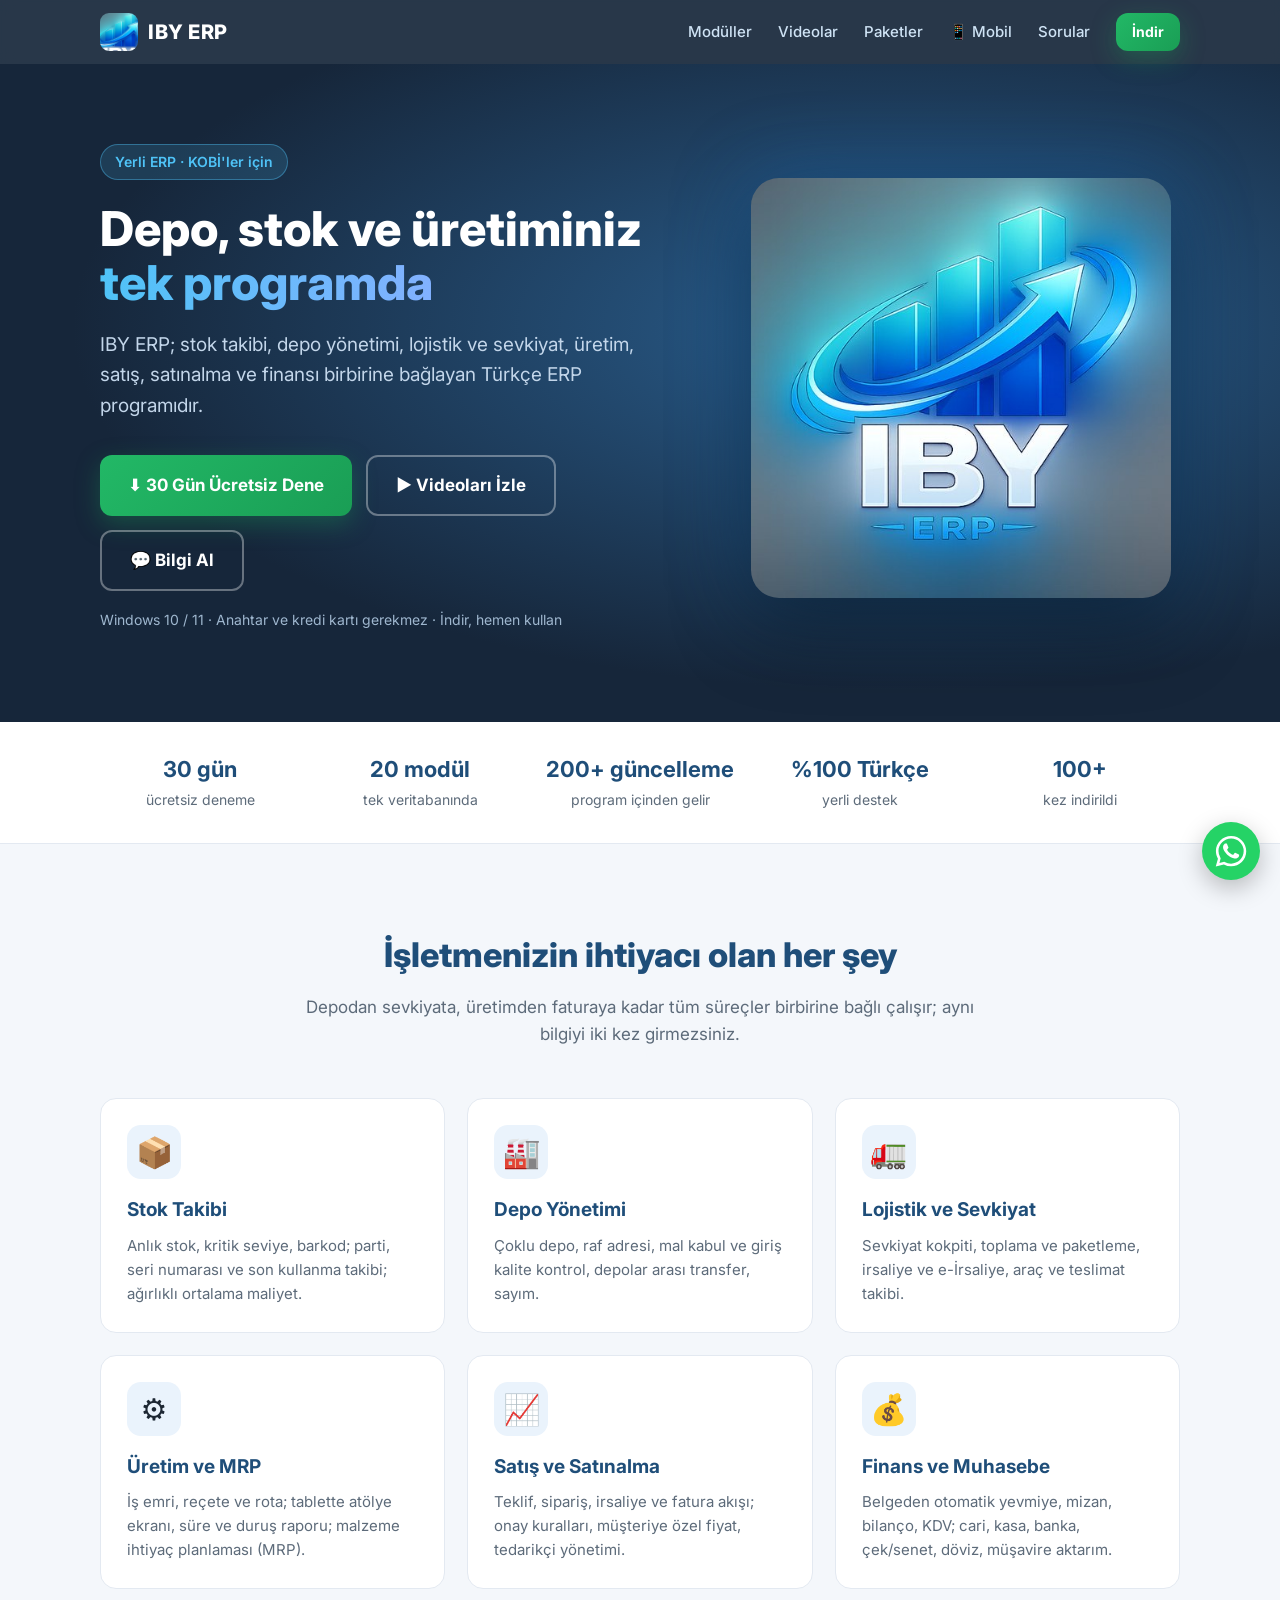
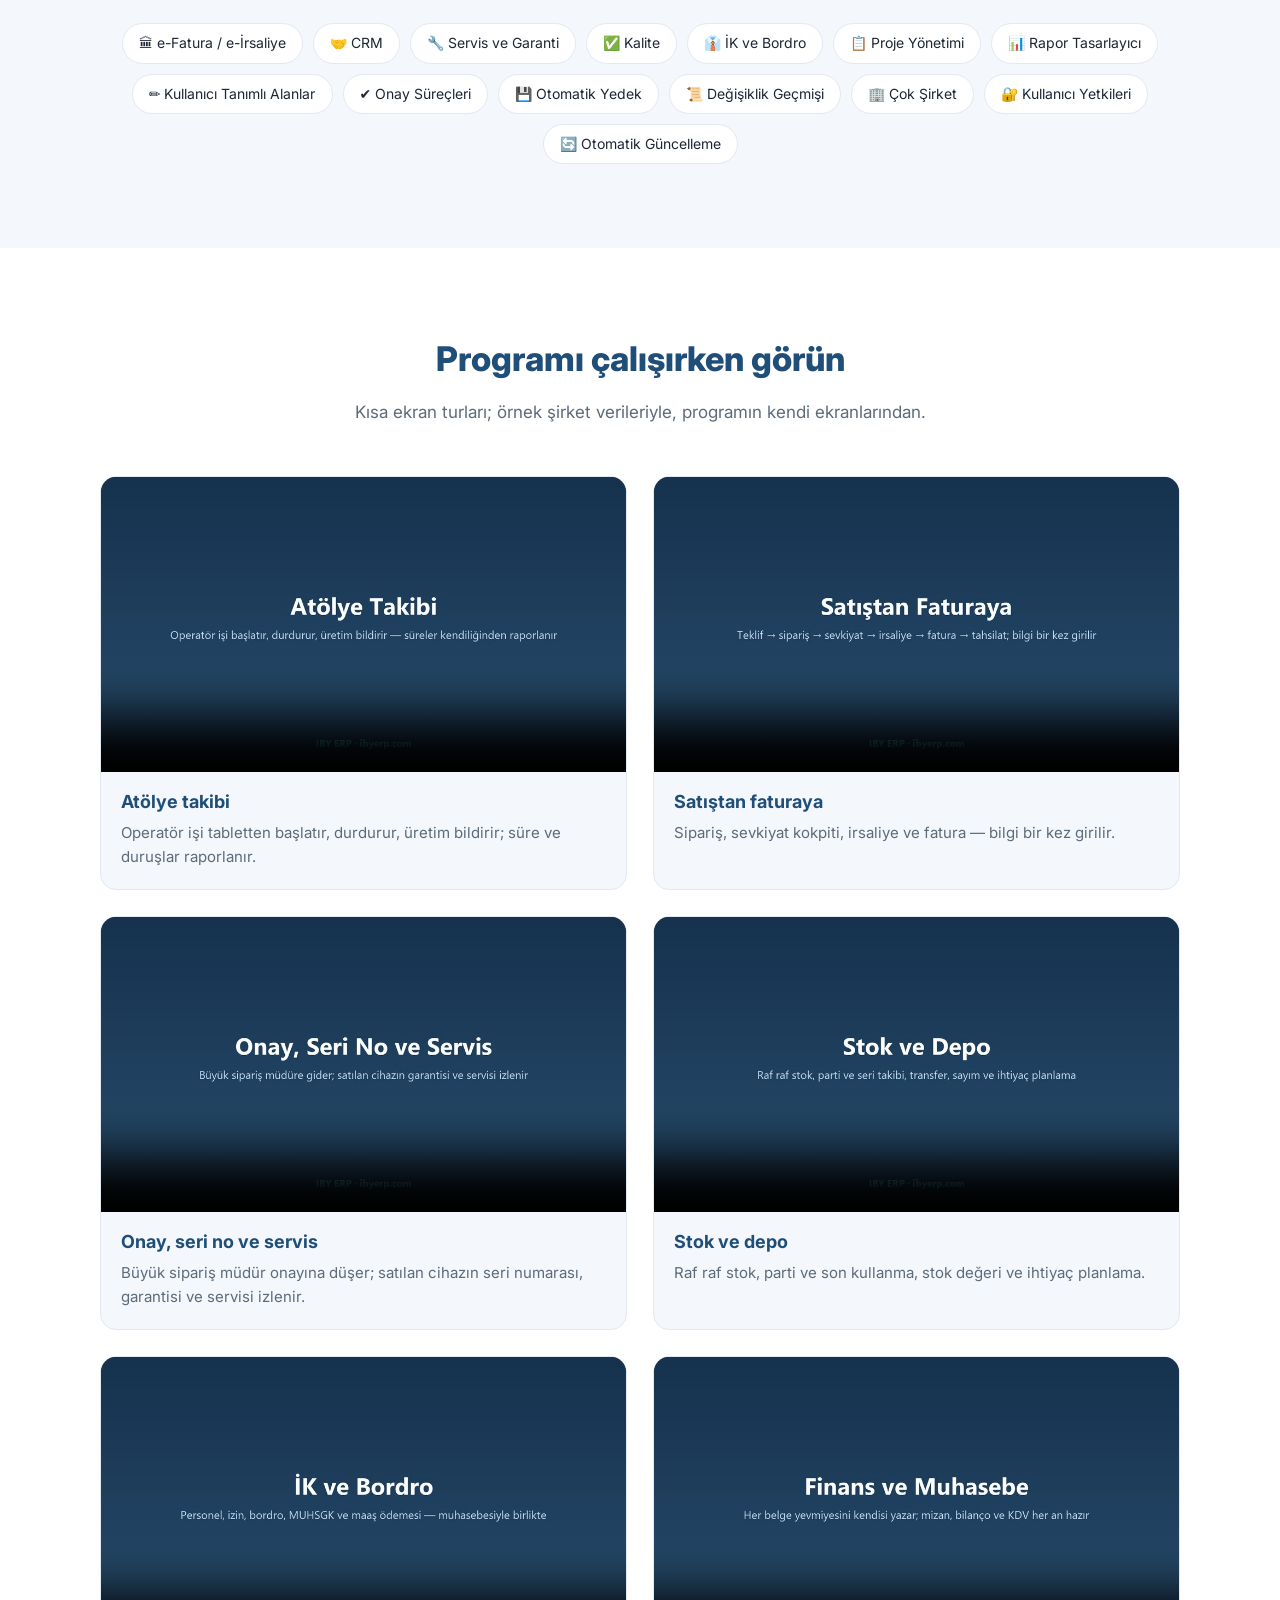
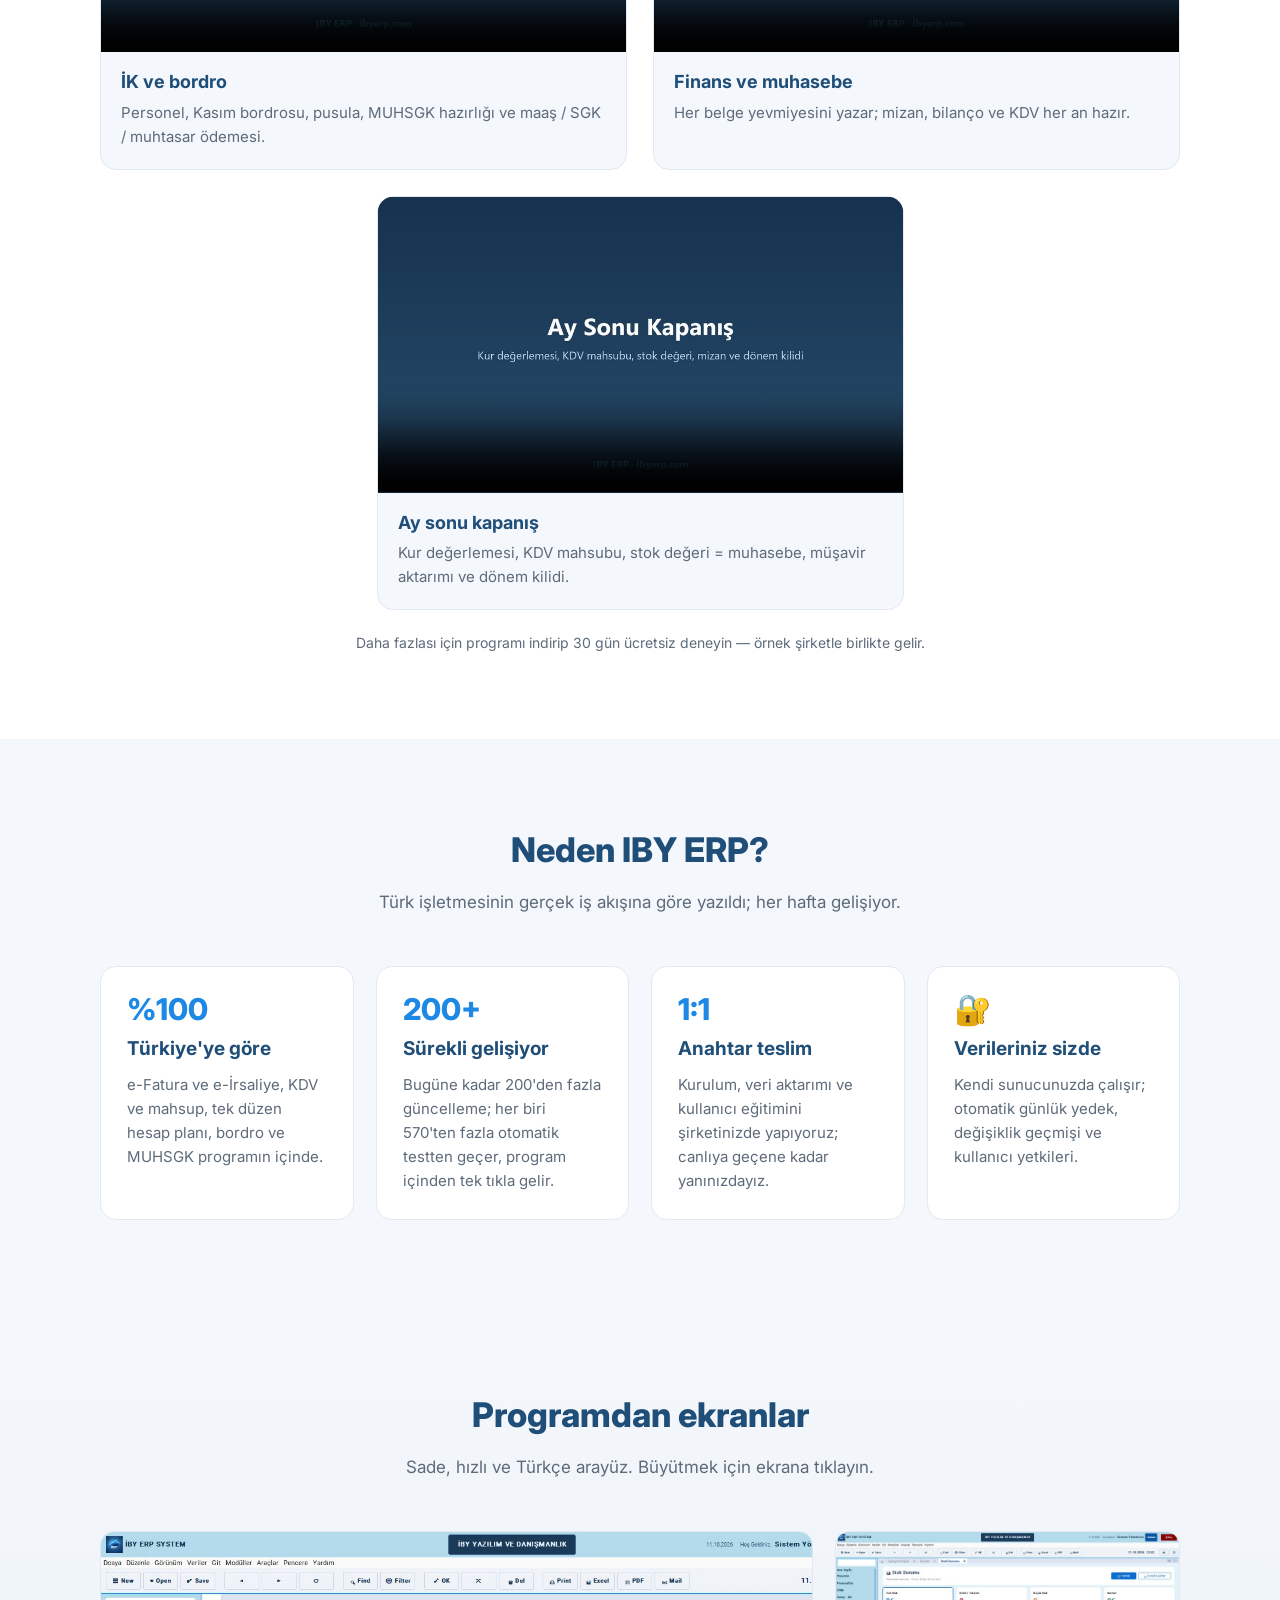
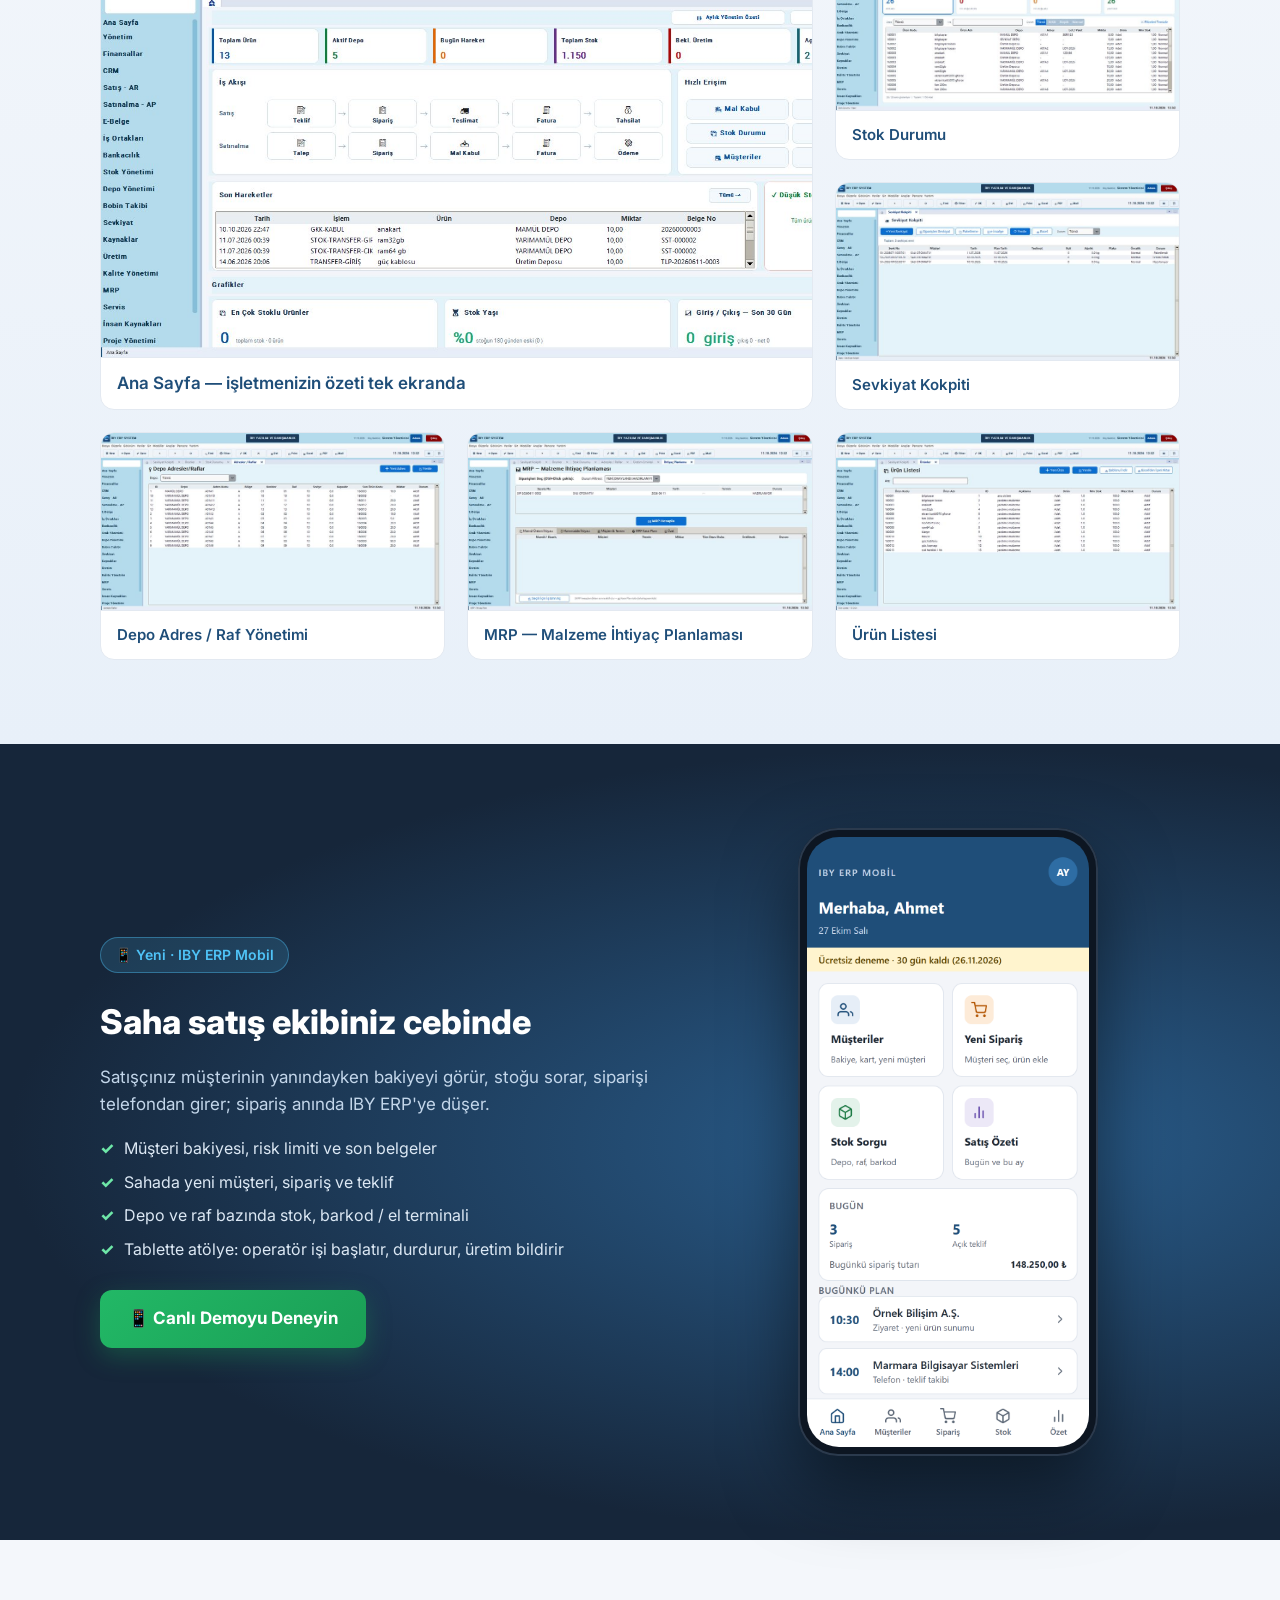
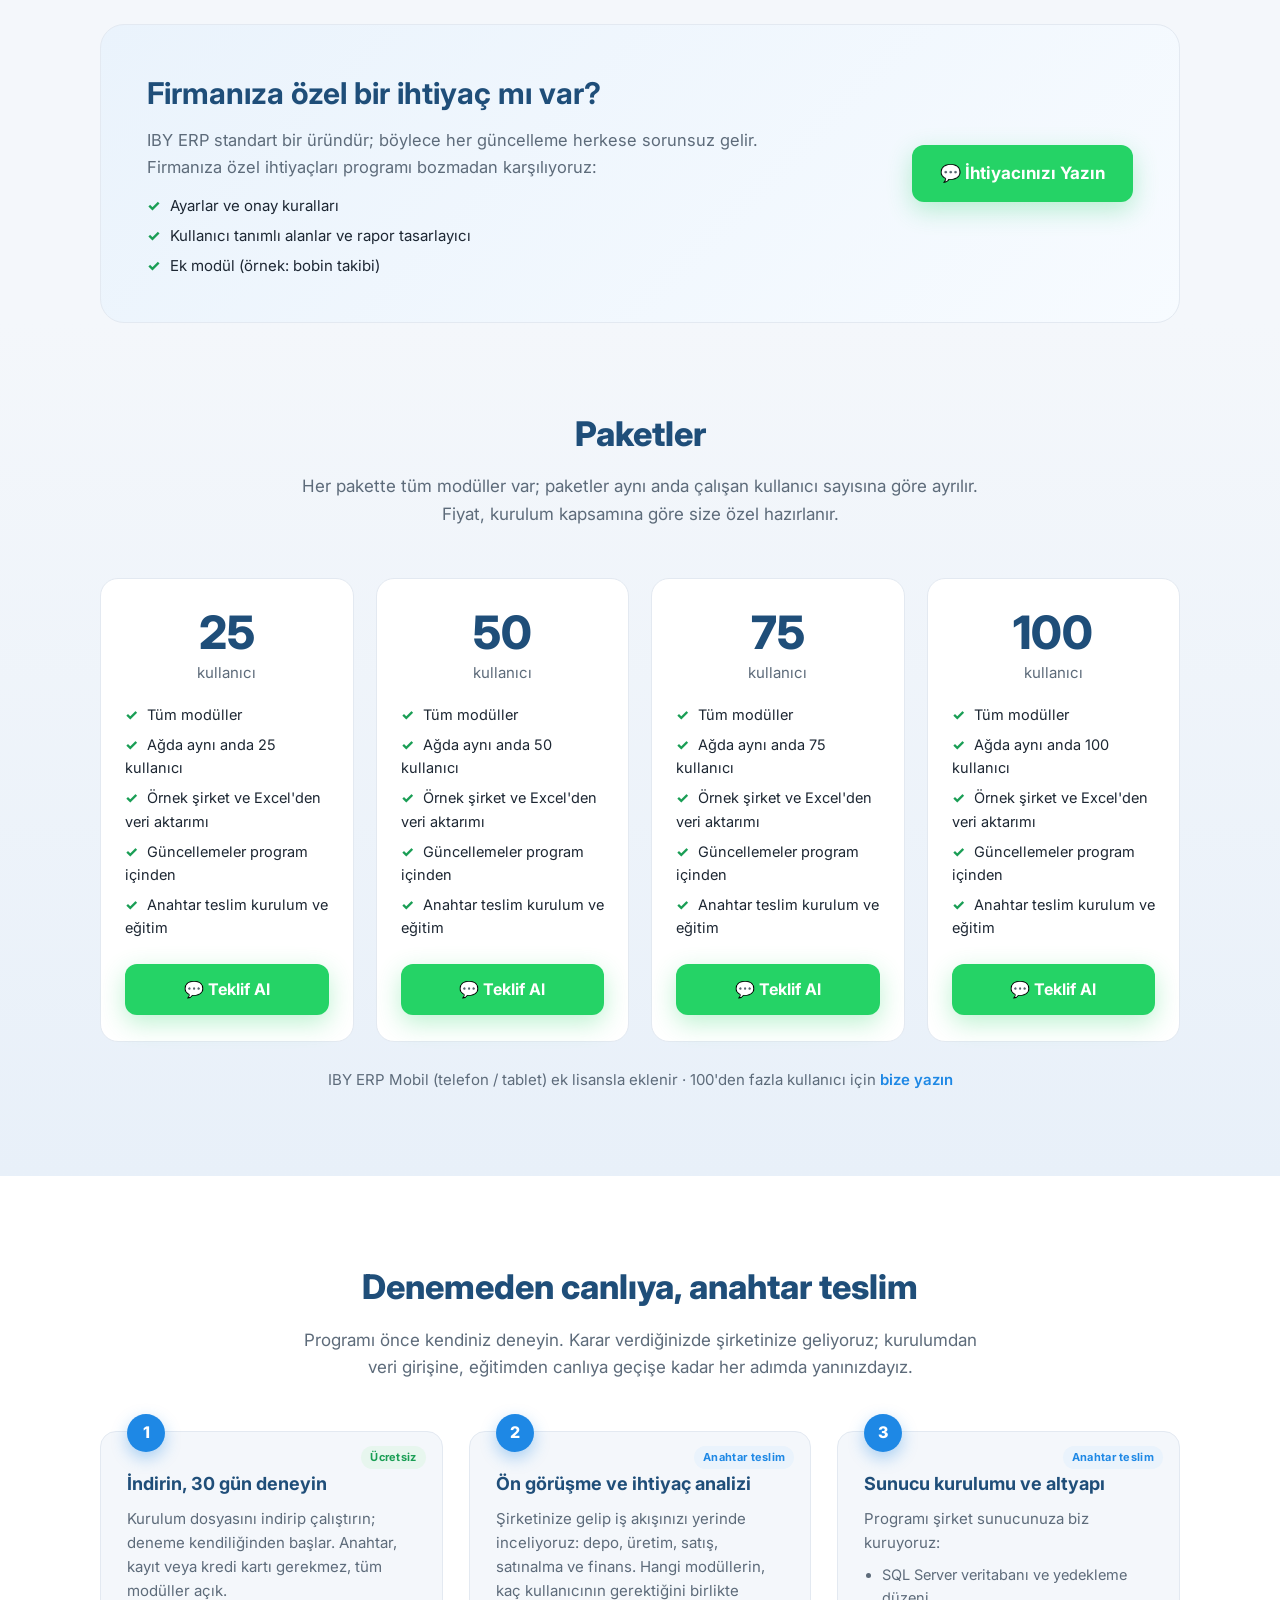
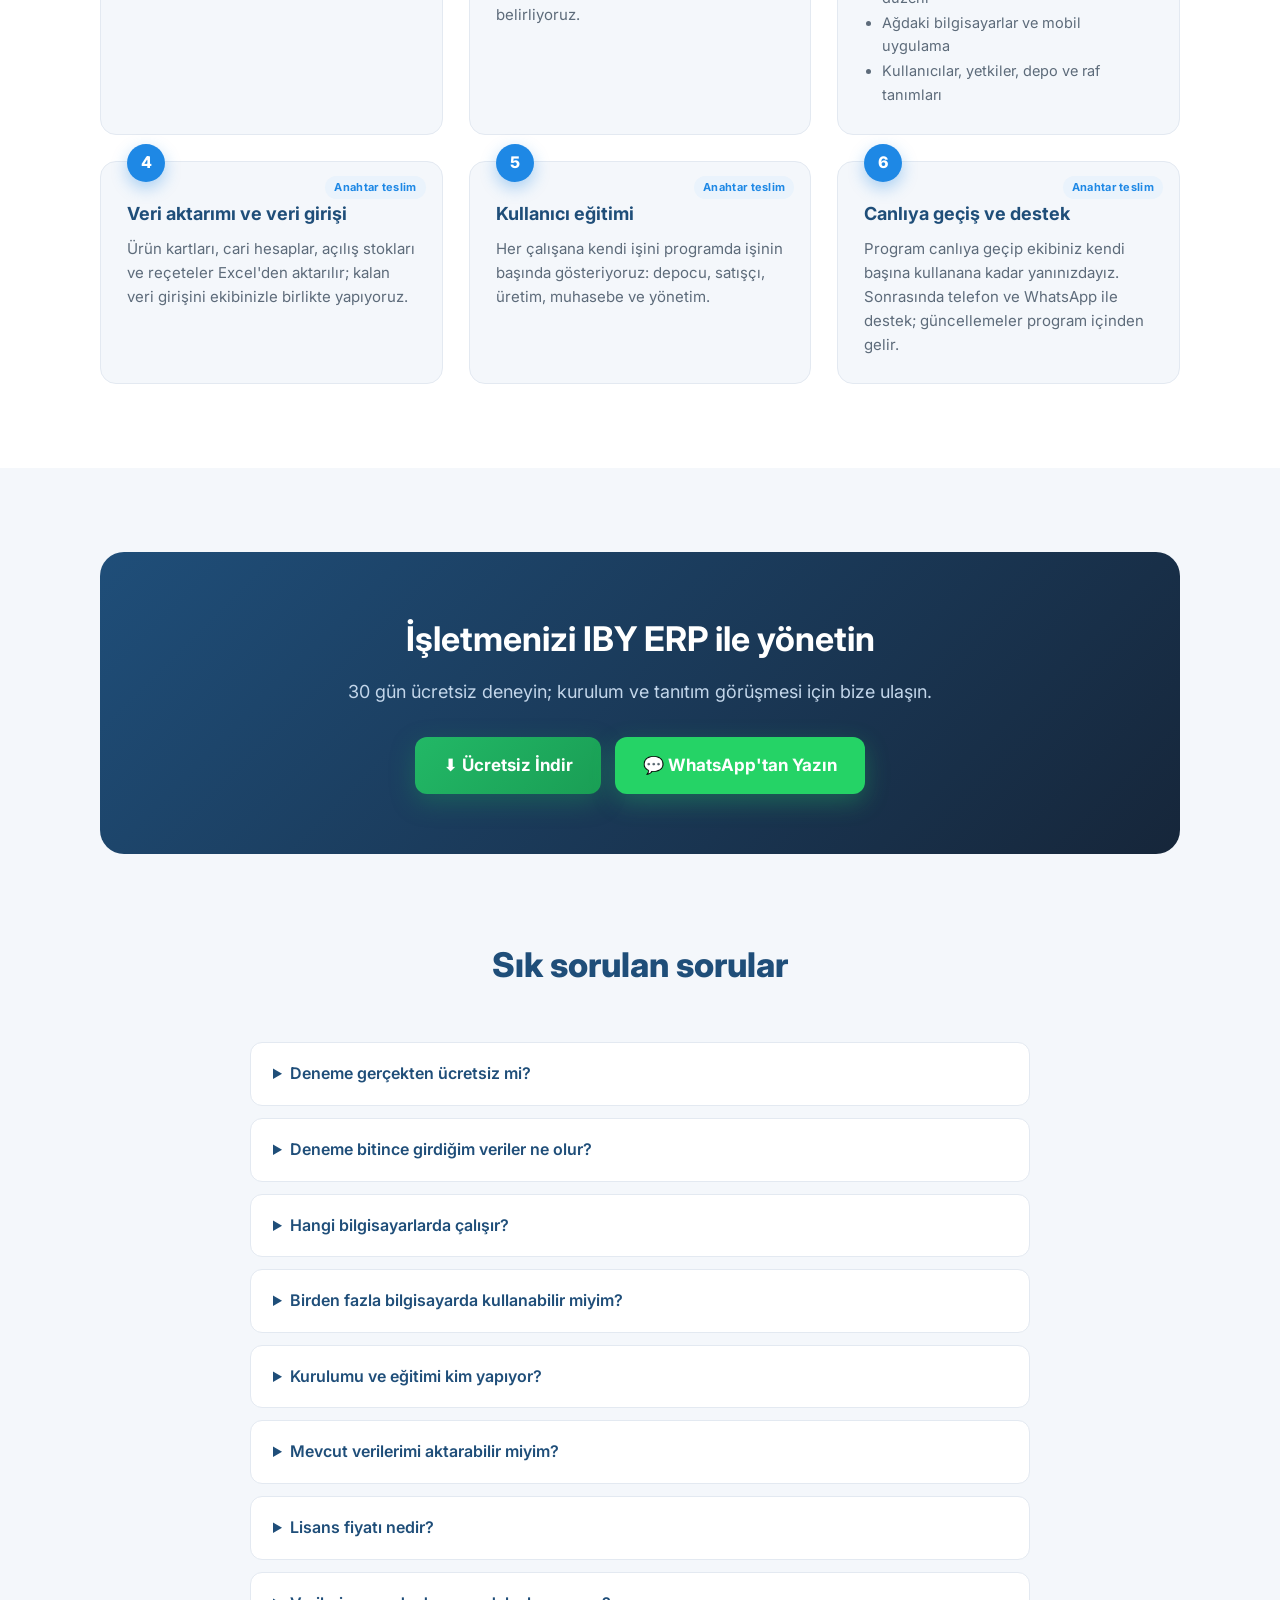
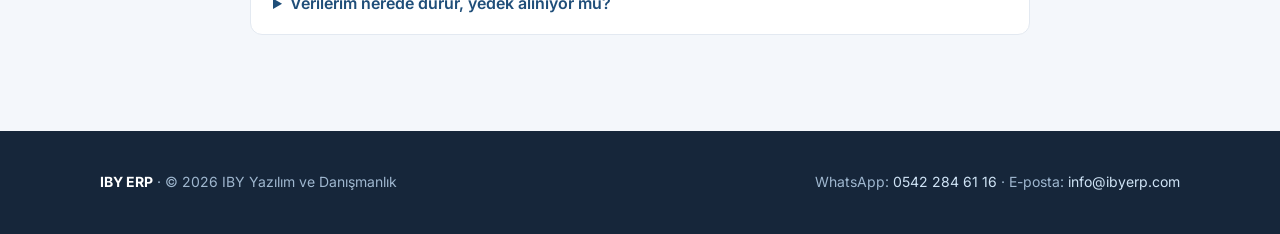
==== commit f43d840b: "Videolar: onay + seri no / servis, IK ve bordro, ay sonu kapanis klipleri (pilot ay verisiyle); 7. k" ====
--- a/index.html
+++ b/index.html
@@ -169,6 +169,7 @@
   /* Videolar */
   .videolar-bolum { background: var(--kart); }
   .videolar { display: grid; grid-template-columns: repeat(2, minmax(0, 1fr)); gap: 26px; }
+  .video-kart:last-child:nth-child(odd) { grid-column: 1 / -1; justify-self: center; width: calc(50% - 13px); }
   .video-kart { background: var(--zemin); border: 1px solid var(--cizgi); border-radius: 16px; overflow: hidden; }
   .video-kart video { width: 100%; height: auto; aspect-ratio: 16 / 9; display: block; background: #16263a; }
   .video-kart div { padding: 16px 20px 20px; }
@@ -205,6 +206,7 @@
 
   @media (max-width: 900px) {
     .videolar { grid-template-columns: minmax(0, 1fr); }
+    .video-kart:last-child:nth-child(odd) { width: 100%; }
     .neden, .paketler { grid-template-columns: repeat(2, minmax(0, 1fr)); }
     .ozel { grid-template-columns: minmax(0, 1fr); padding: 32px 26px; text-align: center; }
     .ozel ul { text-align: left; max-width: 460px; margin-left: auto; margin-right: auto; }
@@ -332,16 +334,34 @@
           <div><h3>Satıştan faturaya</h3><p>Sipariş, sevkiyat kokpiti, irsaliye ve fatura — bilgi bir kez girilir.</p></div>
         </div>
         <div class="video-kart">
+          <video controls preload="none" playsinline poster="video/onay.jpg" data-goatcounter-click="video-onay">
+            <source src="video/onay.mp4" type="video/mp4">
+          </video>
+          <div><h3>Onay, seri no ve servis</h3><p>Büyük sipariş müdür onayına düşer; satılan cihazın seri numarası, garantisi ve servisi izlenir.</p></div>
+        </div>
+        <div class="video-kart">
           <video controls preload="none" playsinline poster="video/stok.jpg" data-goatcounter-click="video-stok">
             <source src="video/stok.mp4" type="video/mp4">
           </video>
           <div><h3>Stok ve depo</h3><p>Raf raf stok, parti ve son kullanma, stok değeri ve ihtiyaç planlama.</p></div>
         </div>
         <div class="video-kart">
+          <video controls preload="none" playsinline poster="video/bordro.jpg" data-goatcounter-click="video-bordro">
+            <source src="video/bordro.mp4" type="video/mp4">
+          </video>
+          <div><h3>İK ve bordro</h3><p>Personel, Kasım bordrosu, pusula, MUHSGK hazırlığı ve maaş / SGK / muhtasar ödemesi.</p></div>
+        </div>
+        <div class="video-kart">
           <video controls preload="none" playsinline poster="video/finans.jpg" data-goatcounter-click="video-finans">
             <source src="video/finans.mp4" type="video/mp4">
           </video>
           <div><h3>Finans ve muhasebe</h3><p>Her belge yevmiyesini yazar; mizan, bilanço ve KDV her an hazır.</p></div>
+        </div>
+        <div class="video-kart">
+          <video controls preload="none" playsinline poster="video/aysonu.jpg" data-goatcounter-click="video-aysonu">
+            <source src="video/aysonu.mp4" type="video/mp4">
+          </video>
+          <div><h3>Ay sonu kapanış</h3><p>Kur değerlemesi, KDV mahsubu, stok değeri = muhasebe, müşavir aktarımı ve dönem kilidi.</p></div>
         </div>
         </div>
         <p class="video-not">Daha fazlası için programı indirip 30 gün ücretsiz deneyin — örnek şirketle birlikte gelir.</p>
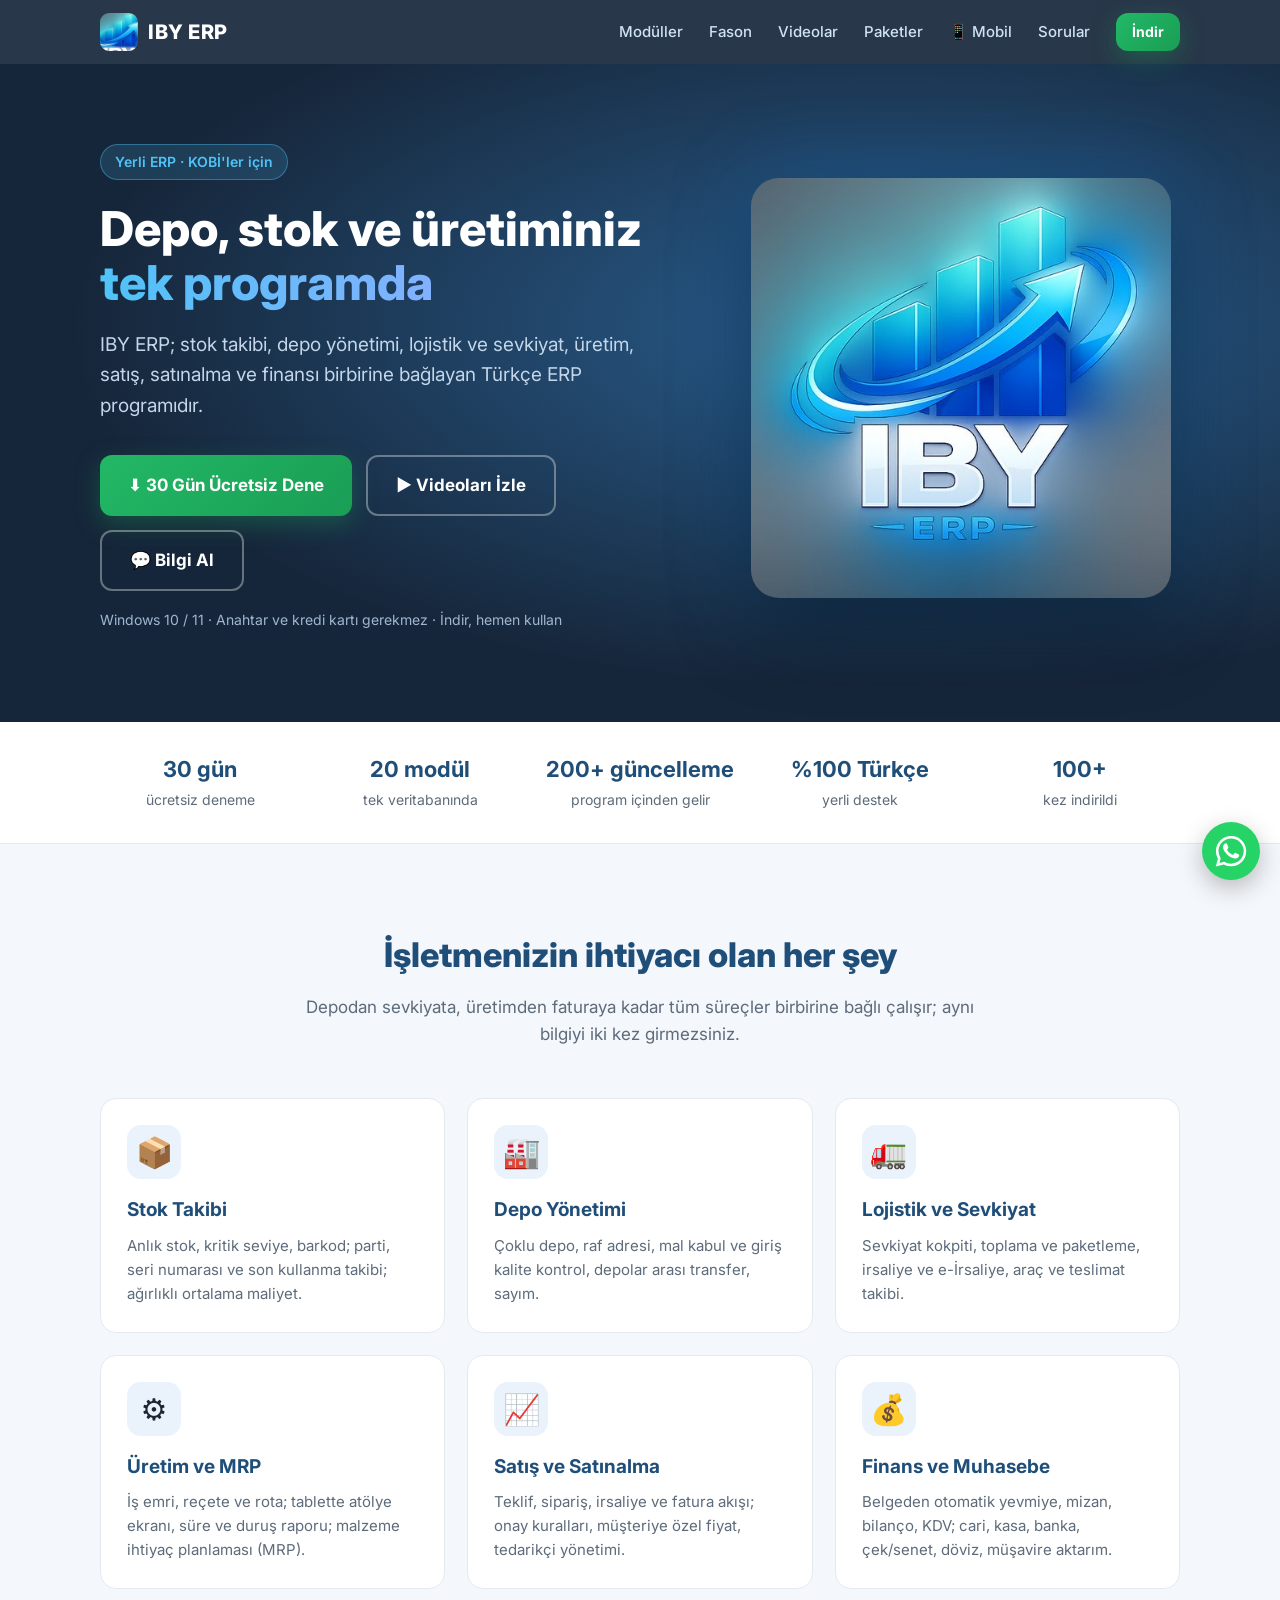
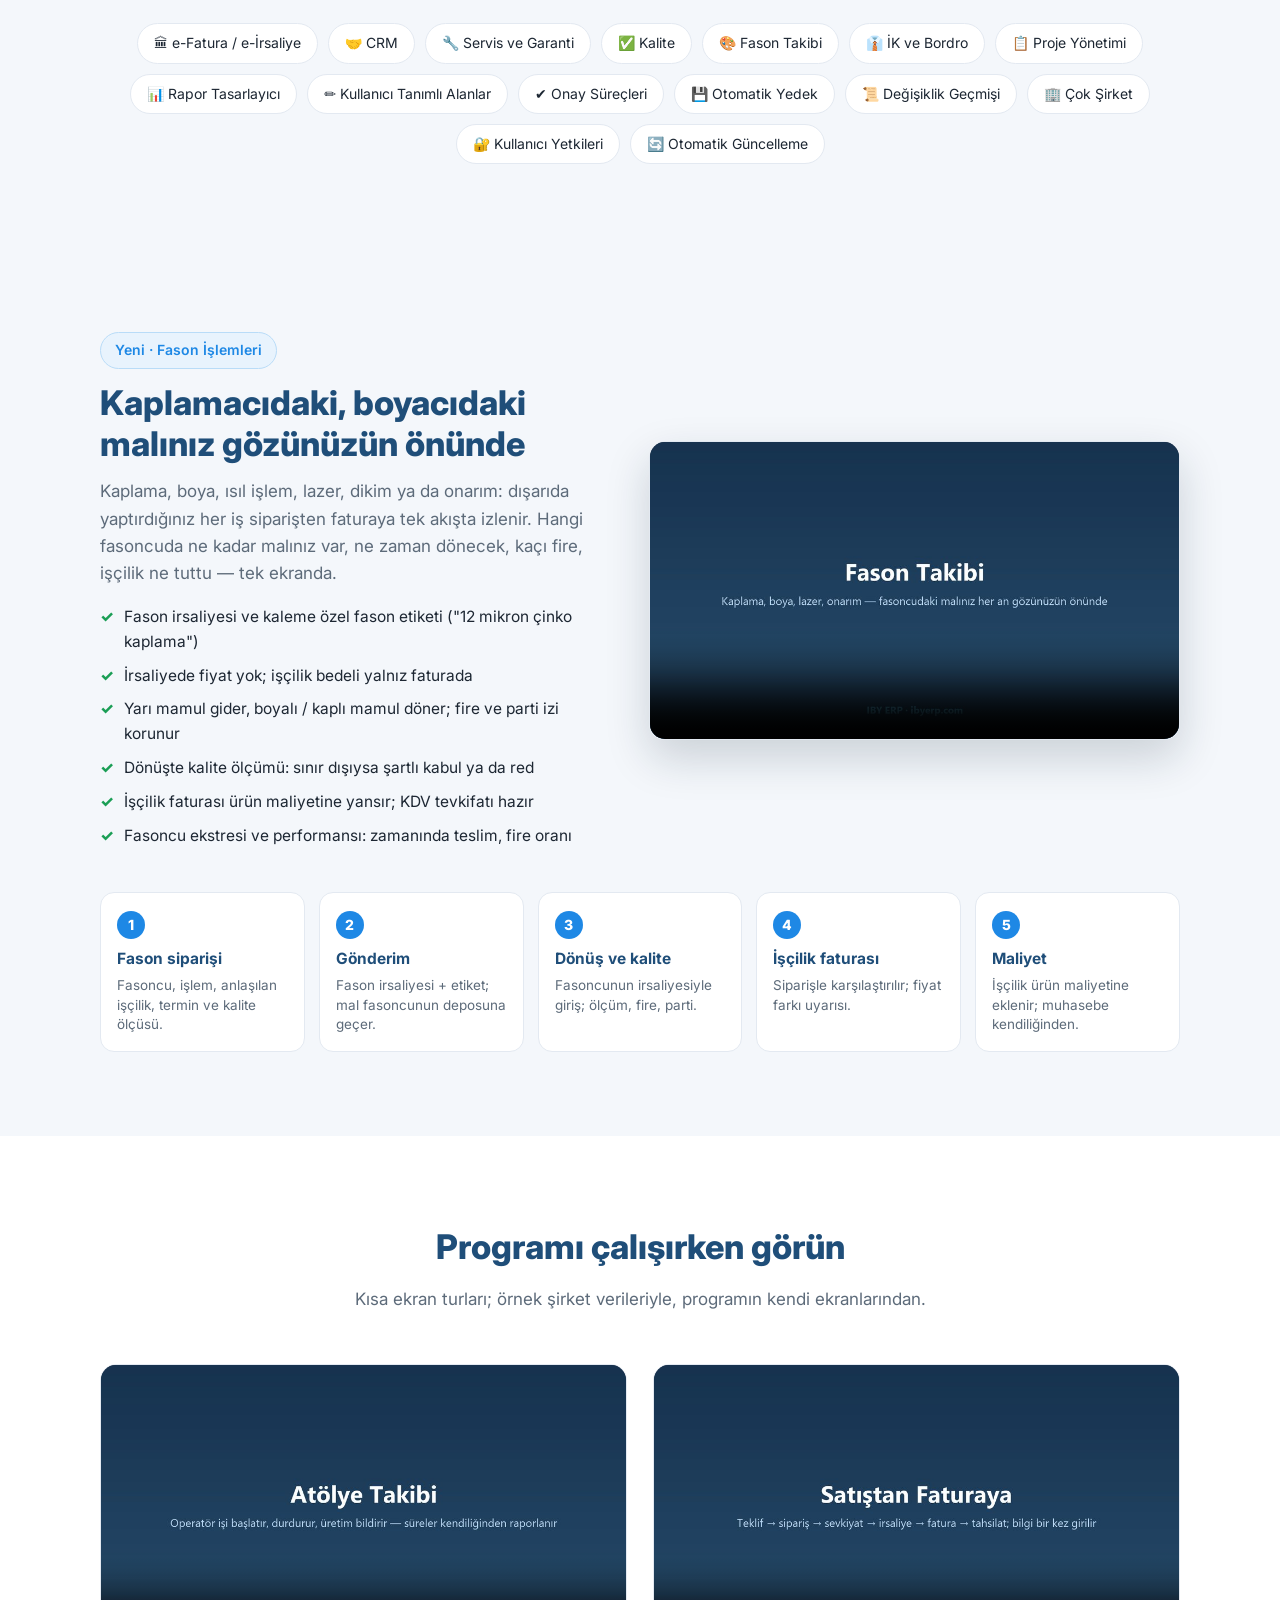
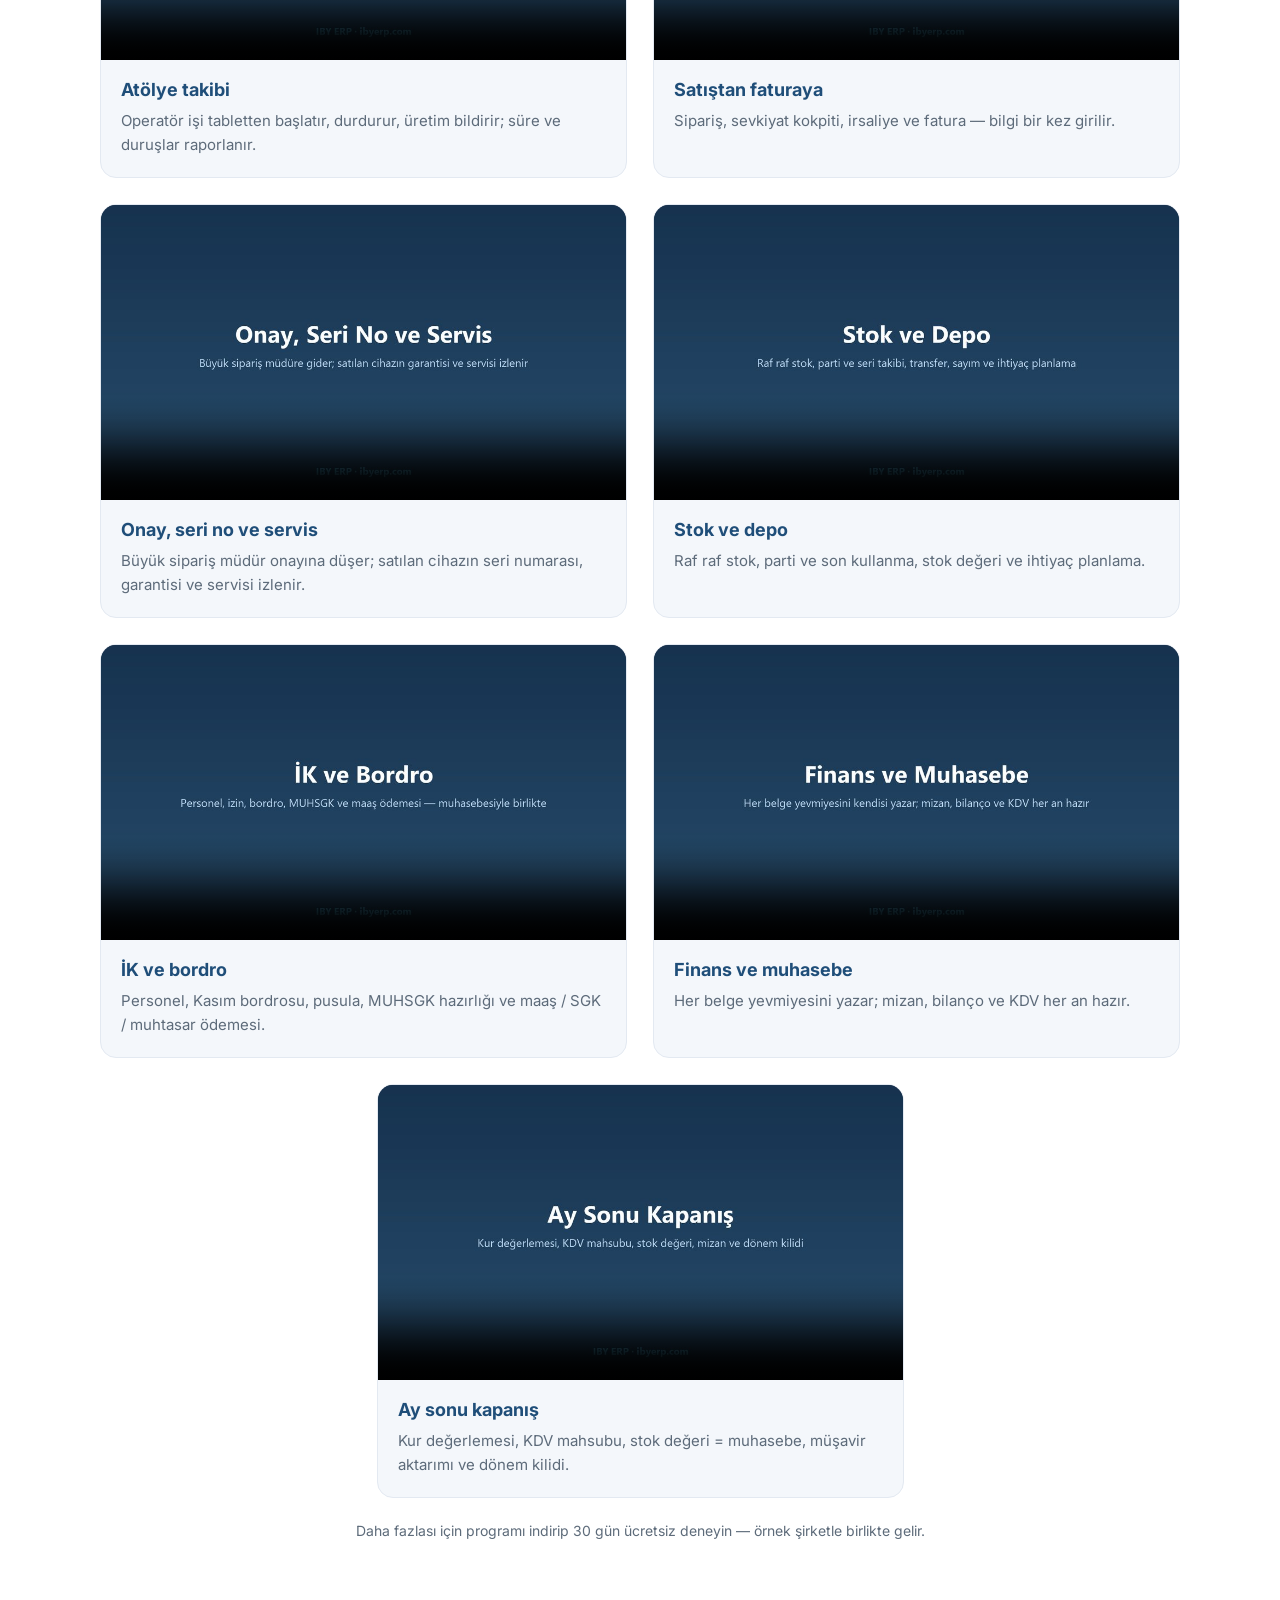
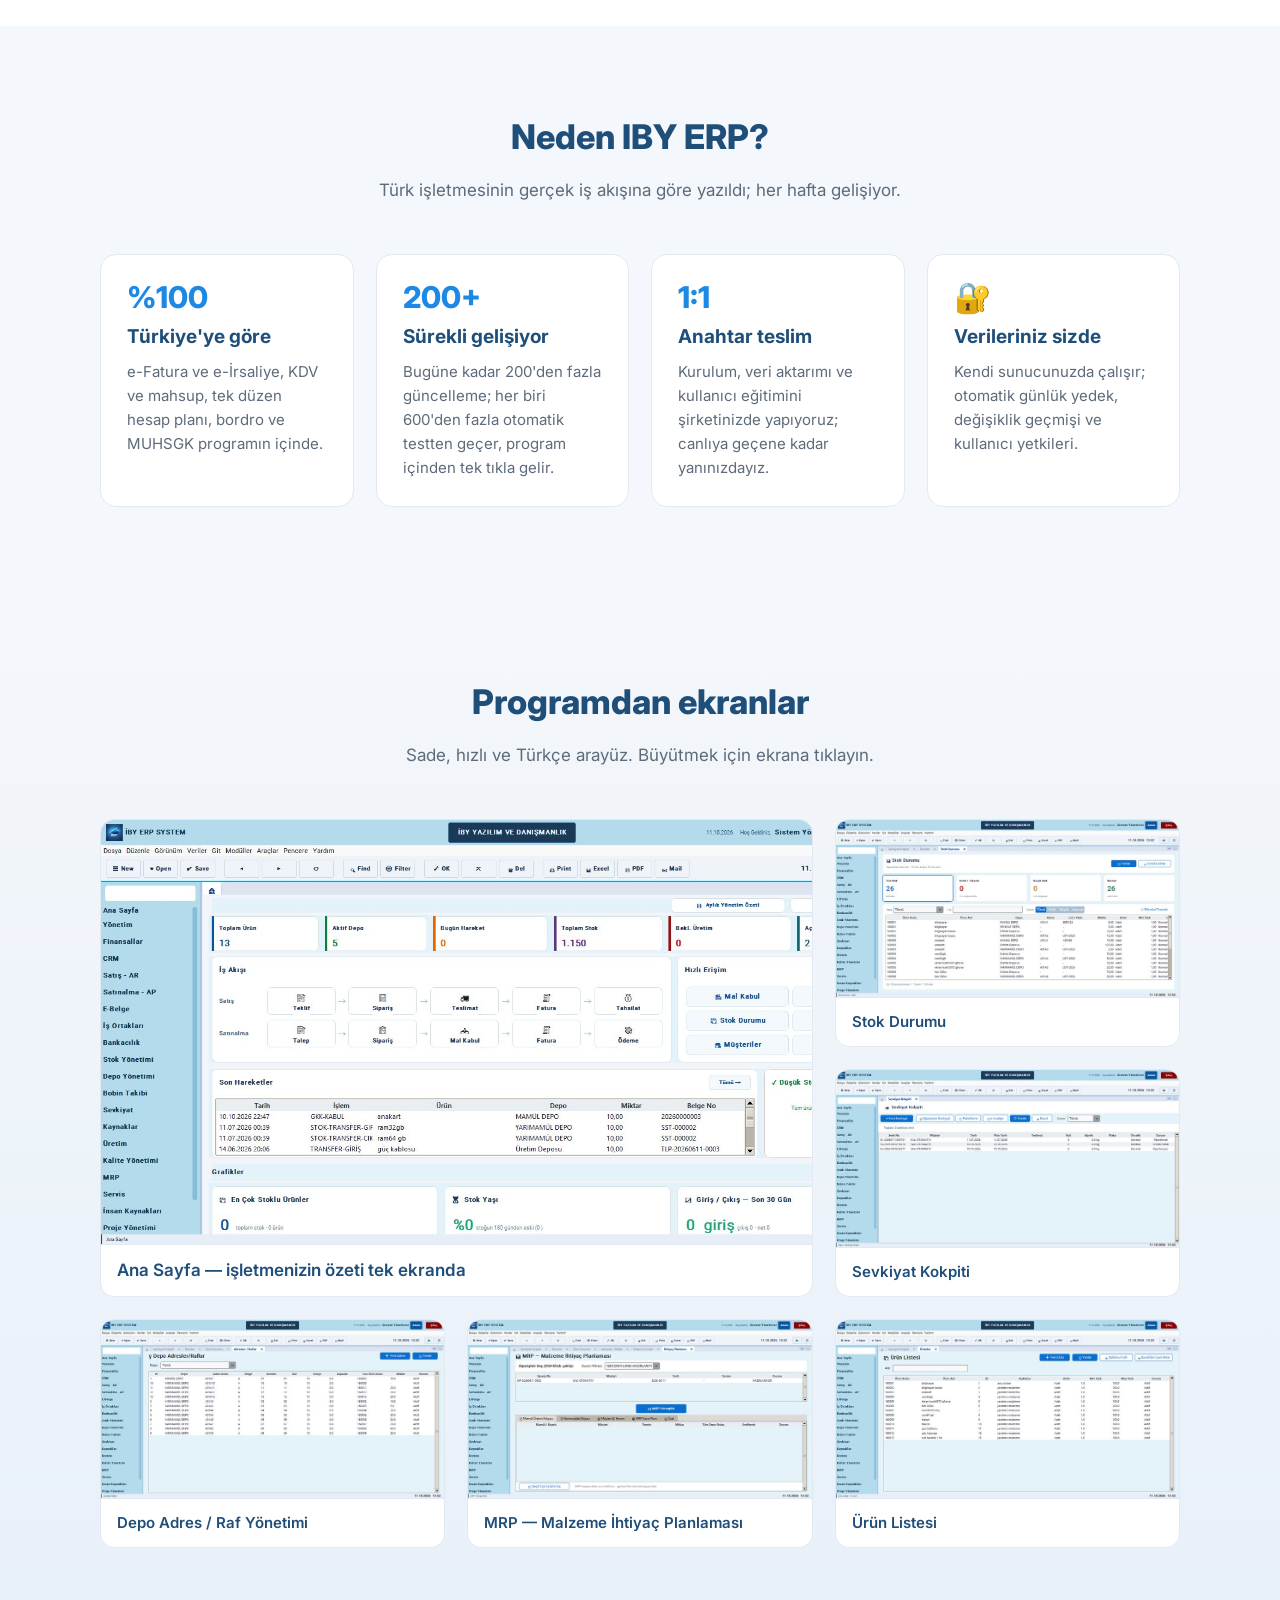
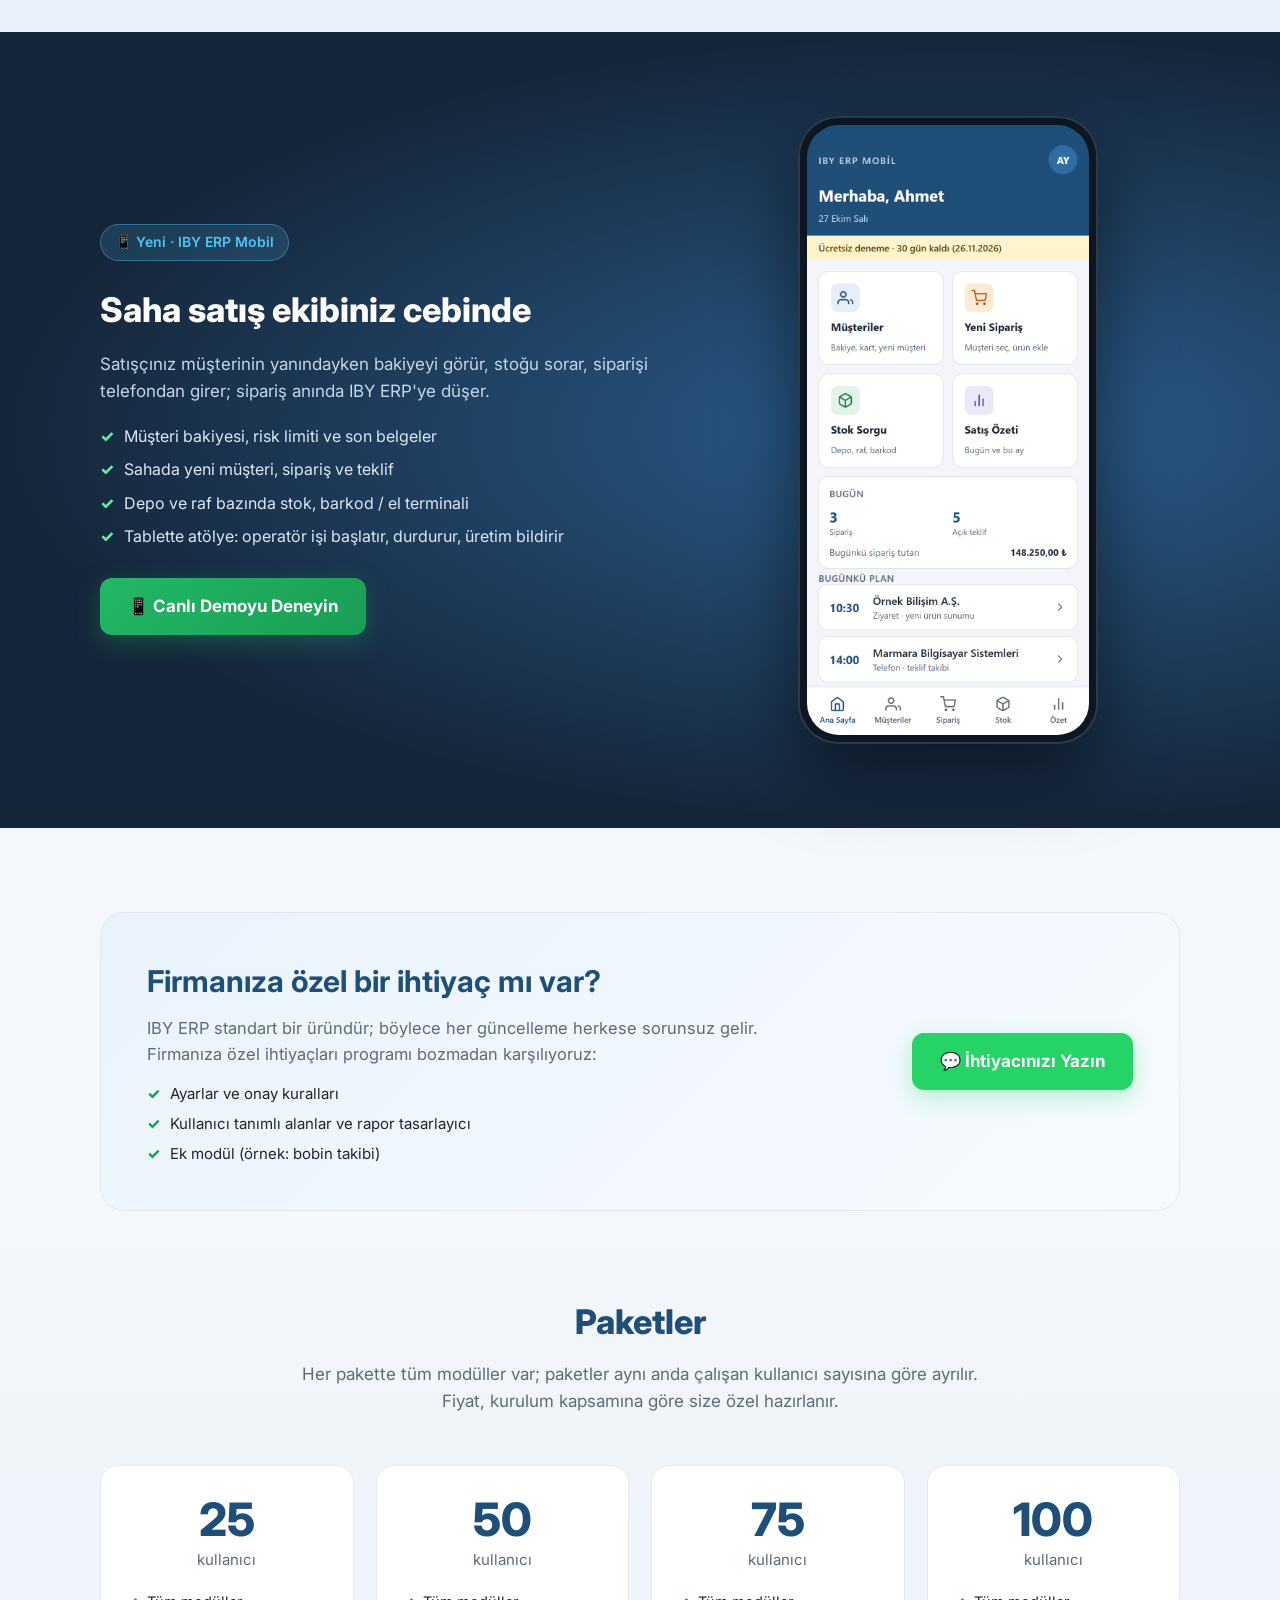
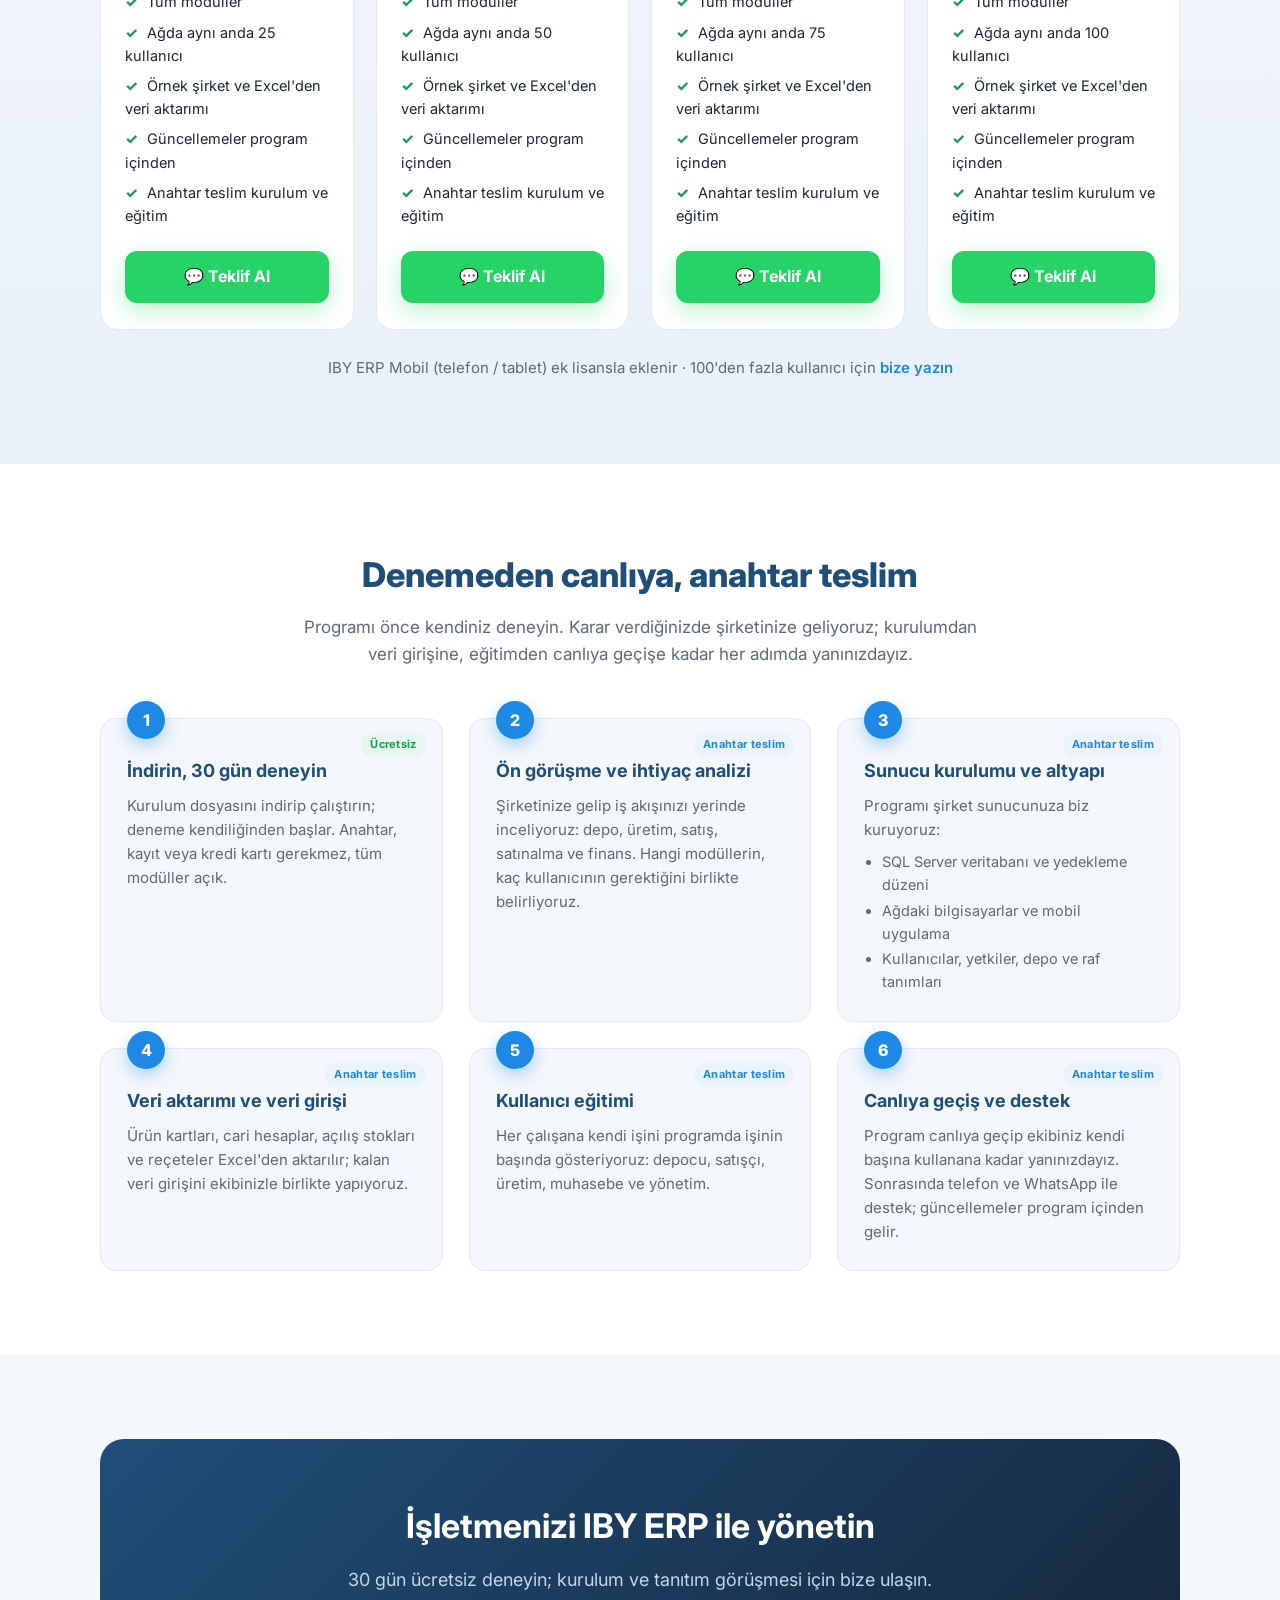
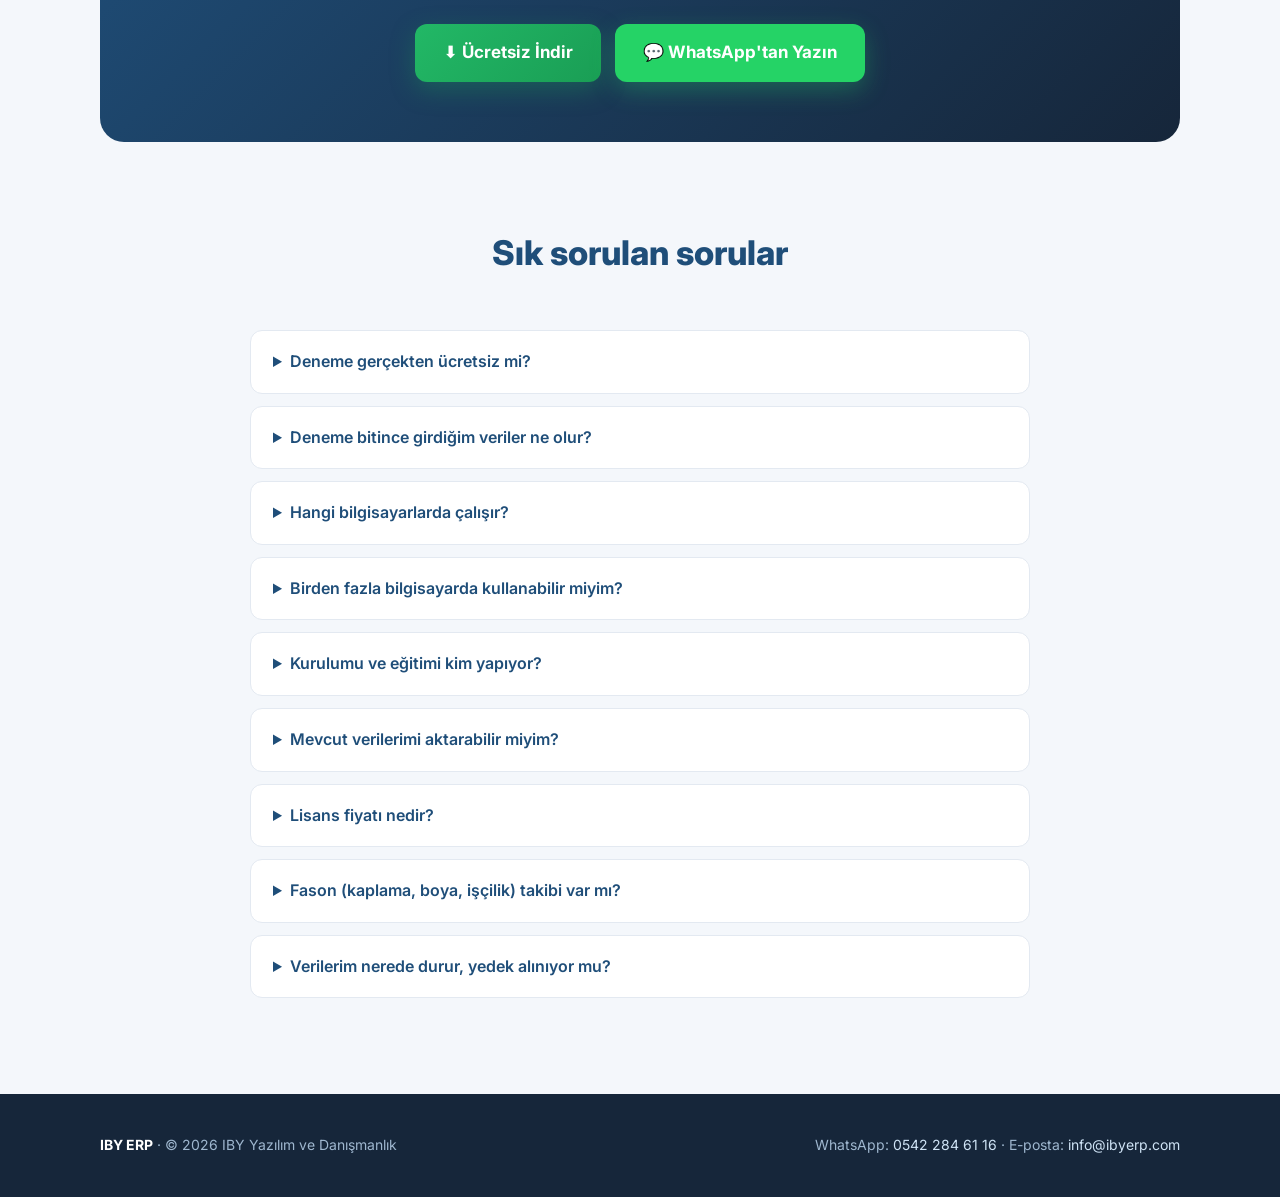
==== commit 1a6a3641: "Fason Takibi bölümü: akış, özellikler, demo verisiyle klip (video/fason.mp4); menüde Fason, SSS soru" ====
--- a/index.html
+++ b/index.html
@@ -165,6 +165,27 @@
   .mobil-telefon { justify-self: center; width: 300px; max-width: 100%; padding: 9px; border-radius: 40px; background: #0d1622; box-shadow: 0 30px 70px rgba(0,0,0,.5), 0 0 0 2px #2b3a4d inset; }
   .mobil-telefon img { width: 100%; height: auto; display: block; border-radius: 32px; }
   @media (max-width: 900px) { .mobil-bolum .kap { grid-template-columns: minmax(0, 1fr); text-align: center; } .mobil-bolum ul { text-align: left; max-width: 440px; margin: 0 auto 28px; } }
+
+  /* Fason takibi */
+  .fason-bolum .kap > .fason-ust { display: grid; grid-template-columns: minmax(0, 1fr) minmax(0, 1.05fr); gap: 44px; align-items: center; }
+  .fason-bolum .rozet { margin-bottom: 14px; color: var(--mavi); background: #e8f3fd; border-color: #b9dcf8; }
+  .fason-bolum h2 { font-size: 34px; font-weight: 800; color: var(--lacivert); line-height: 1.2; margin-bottom: 14px; }
+  .fason-bolum .fason-ust > div > p { color: var(--gri); font-size: 17px; margin-bottom: 18px; }
+  .fason-bolum ul.tik { list-style: none; display: grid; gap: 9px; color: var(--metin); font-size: 15.5px; }
+  .fason-bolum ul.tik li { position: relative; padding-left: 24px; }
+  .fason-bolum ul.tik li::before { content: "✓"; position: absolute; left: 0; color: #1A9E55; font-weight: 800; }
+  .fason-video { border-radius: 16px; overflow: hidden; border: 1px solid var(--cizgi); box-shadow: 0 18px 44px rgba(16, 38, 58, .18); }
+  .fason-video video { width: 100%; height: auto; aspect-ratio: 16 / 9; display: block; background: #16263a; }
+  .fason-akis { margin-top: 44px; display: grid; grid-template-columns: repeat(5, minmax(0, 1fr)); gap: 14px; counter-reset: fa; }
+  .fason-akis div { position: relative; background: var(--kart); border: 1px solid var(--cizgi); border-radius: 14px; padding: 18px 16px 16px; }
+  .fason-akis div::before { counter-increment: fa; content: counter(fa); display: inline-grid; place-items: center; width: 28px; height: 28px; border-radius: 50%; background: var(--mavi); color: #fff; font-weight: 800; font-size: 14px; margin-bottom: 8px; }
+  .fason-akis b { display: block; color: var(--lacivert); font-size: 15.5px; margin-bottom: 4px; }
+  .fason-akis span { color: var(--gri); font-size: 13.5px; line-height: 1.45; display: block; }
+  @media (max-width: 900px) {
+    .fason-bolum .kap > .fason-ust { grid-template-columns: minmax(0, 1fr); }
+    .fason-akis { grid-template-columns: 1fr 1fr; }
+  }
+  @media (max-width: 600px) { .fason-akis { grid-template-columns: minmax(0, 1fr); } .fason-bolum h2 { font-size: 27px; } }
 
   /* Videolar */
   .videolar-bolum { background: var(--kart); }
@@ -253,6 +274,7 @@
     <a class="marka" href="#"><img src="img/apple-touch-icon.png" alt="IBY ERP logosu">IBY ERP</a>
     <nav>
       <a href="#moduller">Modüller</a>
+      <a href="#fason">Fason</a>
       <a href="#videolar">Videolar</a>
       <a href="#paketler">Paketler</a>
       <a href="/mobil/">📱 Mobil</a>
@@ -305,7 +327,7 @@
       <div class="kart"><div class="ikon">💰</div><h3>Finans ve Muhasebe</h3><p>Belgeden otomatik yevmiye, mizan, bilanço, KDV; cari, kasa, banka, çek/senet, döviz, müşavire aktarım.</p></div>
     </div>
     <div class="ekler">
-      <span>🏛 e-Fatura / e-İrsaliye</span><span>🤝 CRM</span><span>🔧 Servis ve Garanti</span><span>✅ Kalite</span>
+      <span>🏛 e-Fatura / e-İrsaliye</span><span>🤝 CRM</span><span>🔧 Servis ve Garanti</span><span>✅ Kalite</span><span>🎨 Fason Takibi</span>
         <span>👔 İK ve Bordro</span><span>📋 Proje Yönetimi</span><span>📊 Rapor Tasarlayıcı</span>
         <span>✏️ Kullanıcı Tanımlı Alanlar</span><span>✔ Onay Süreçleri</span><span>💾 Otomatik Yedek</span>
         <span>📜 Değişiklik Geçmişi</span><span>🏢 Çok Şirket</span><span>🔐 Kullanıcı Yetkileri</span>
@@ -313,6 +335,40 @@
     </div>
   </div>
 </section>
+
+    <section id="fason" class="fason-bolum">
+      <div class="kap">
+        <div class="fason-ust">
+          <div>
+            <div class="rozet">Yeni · Fason İşlemleri</div>
+            <h2>Kaplamacıdaki, boyacıdaki malınız gözünüzün önünde</h2>
+            <p>Kaplama, boya, ısıl işlem, lazer, dikim ya da onarım: dışarıda yaptırdığınız her iş siparişten faturaya
+               tek akışta izlenir. Hangi fasoncuda ne kadar malınız var, ne zaman dönecek, kaçı fire, işçilik ne tuttu —
+               tek ekranda.</p>
+            <ul class="tik">
+              <li>Fason irsaliyesi ve kaleme özel fason etiketi ("12 mikron çinko kaplama")</li>
+              <li>İrsaliyede fiyat yok; işçilik bedeli yalnız faturada</li>
+              <li>Yarı mamul gider, boyalı / kaplı mamul döner; fire ve parti izi korunur</li>
+              <li>Dönüşte kalite ölçümü: sınır dışıysa şartlı kabul ya da red</li>
+              <li>İşçilik faturası ürün maliyetine yansır; KDV tevkifatı hazır</li>
+              <li>Fasoncu ekstresi ve performansı: zamanında teslim, fire oranı</li>
+            </ul>
+          </div>
+          <div class="fason-video">
+            <video controls preload="none" playsinline poster="video/fason.jpg" data-goatcounter-click="video-fason">
+              <source src="video/fason.mp4" type="video/mp4">
+            </video>
+          </div>
+        </div>
+        <div class="fason-akis">
+          <div><b>Fason siparişi</b><span>Fasoncu, işlem, anlaşılan işçilik, termin ve kalite ölçüsü.</span></div>
+          <div><b>Gönderim</b><span>Fason irsaliyesi + etiket; mal fasoncunun deposuna geçer.</span></div>
+          <div><b>Dönüş ve kalite</b><span>Fasoncunun irsaliyesiyle giriş; ölçüm, fire, parti.</span></div>
+          <div><b>İşçilik faturası</b><span>Siparişle karşılaştırılır; fiyat farkı uyarısı.</span></div>
+          <div><b>Maliyet</b><span>İşçilik ürün maliyetine eklenir; muhasebe kendiliğinden.</span></div>
+        </div>
+      </div>
+    </section>
 
     <section id="videolar" class="videolar-bolum">
       <div class="kap">
@@ -376,7 +432,7 @@
         </div>
         <div class="neden">
           <div class="kart"><b>%100</b><h3>Türkiye'ye göre</h3><p>e-Fatura ve e-İrsaliye, KDV ve mahsup, tek düzen hesap planı, bordro ve MUHSGK programın içinde.</p></div>
-          <div class="kart"><b>200+</b><h3>Sürekli gelişiyor</h3><p>Bugüne kadar 200'den fazla güncelleme; her biri 570'ten fazla otomatik testten geçer, program içinden tek tıkla gelir.</p></div>
+          <div class="kart"><b>200+</b><h3>Sürekli gelişiyor</h3><p>Bugüne kadar 200'den fazla güncelleme; her biri 600'den fazla otomatik testten geçer, program içinden tek tıkla gelir.</p></div>
           <div class="kart"><b>1:1</b><h3>Anahtar teslim</h3><p>Kurulum, veri aktarımı ve kullanıcı eğitimini şirketinizde yapıyoruz; canlıya geçene kadar yanınızdayız.</p></div>
           <div class="kart"><b>🔐</b><h3>Verileriniz sizde</h3><p>Kendi sunucunuzda çalışır; otomatik günlük yedek, değişiklik geçmişi ve kullanıcı yetkileri.</p></div>
         </div>
@@ -533,6 +589,10 @@
       <details><summary>Lisans fiyatı nedir?</summary><p>Paketler aynı anda çalışan kullanıcı sayısına göredir
           (25, 50, 75, 100); her pakette tüm modüller vardır. Fiyat, kurulum ve eğitim kapsamına göre size özel hazırlanır —
           <a href="#paketler" style="color:var(--mavi);font-weight:600">Paketler</a> bölümünden ya da WhatsApp'tan teklif isteyin.</p></details>
+        <details><summary>Fason (kaplama, boya, işçilik) takibi var mı?</summary><p>Evet. Fason siparişi açılır, mal
+          fason irsaliyesi ve fason etiketiyle fasoncunun deposuna gönderilir; dönüşte kalite ölçülür, fire ve parti
+          izlenir, işçilik faturası ürün maliyetine yansır. Fasoncu ekstresi ve performans raporu hazırdır. Otomotiv yan
+          sanayinin yanı sıra tekstil (dikim, baskı, yıkama) gibi işlerde de kullanılır.</p></details>
         <details><summary>Verilerim nerede durur, yedek alınıyor mu?</summary><p>Verileriniz kendi sunucunuzdaki veritabanında
           durur. Program her gün otomatik yedek alır (klasör, saat ve kaç gün saklanacağı ayarlanır); istediğiniz an
           'Şimdi Yedekle' ile elle de yedeklenir. Kim neyi ne zaman değiştirdi, değişiklik geçmişinde görünür.</p></details>
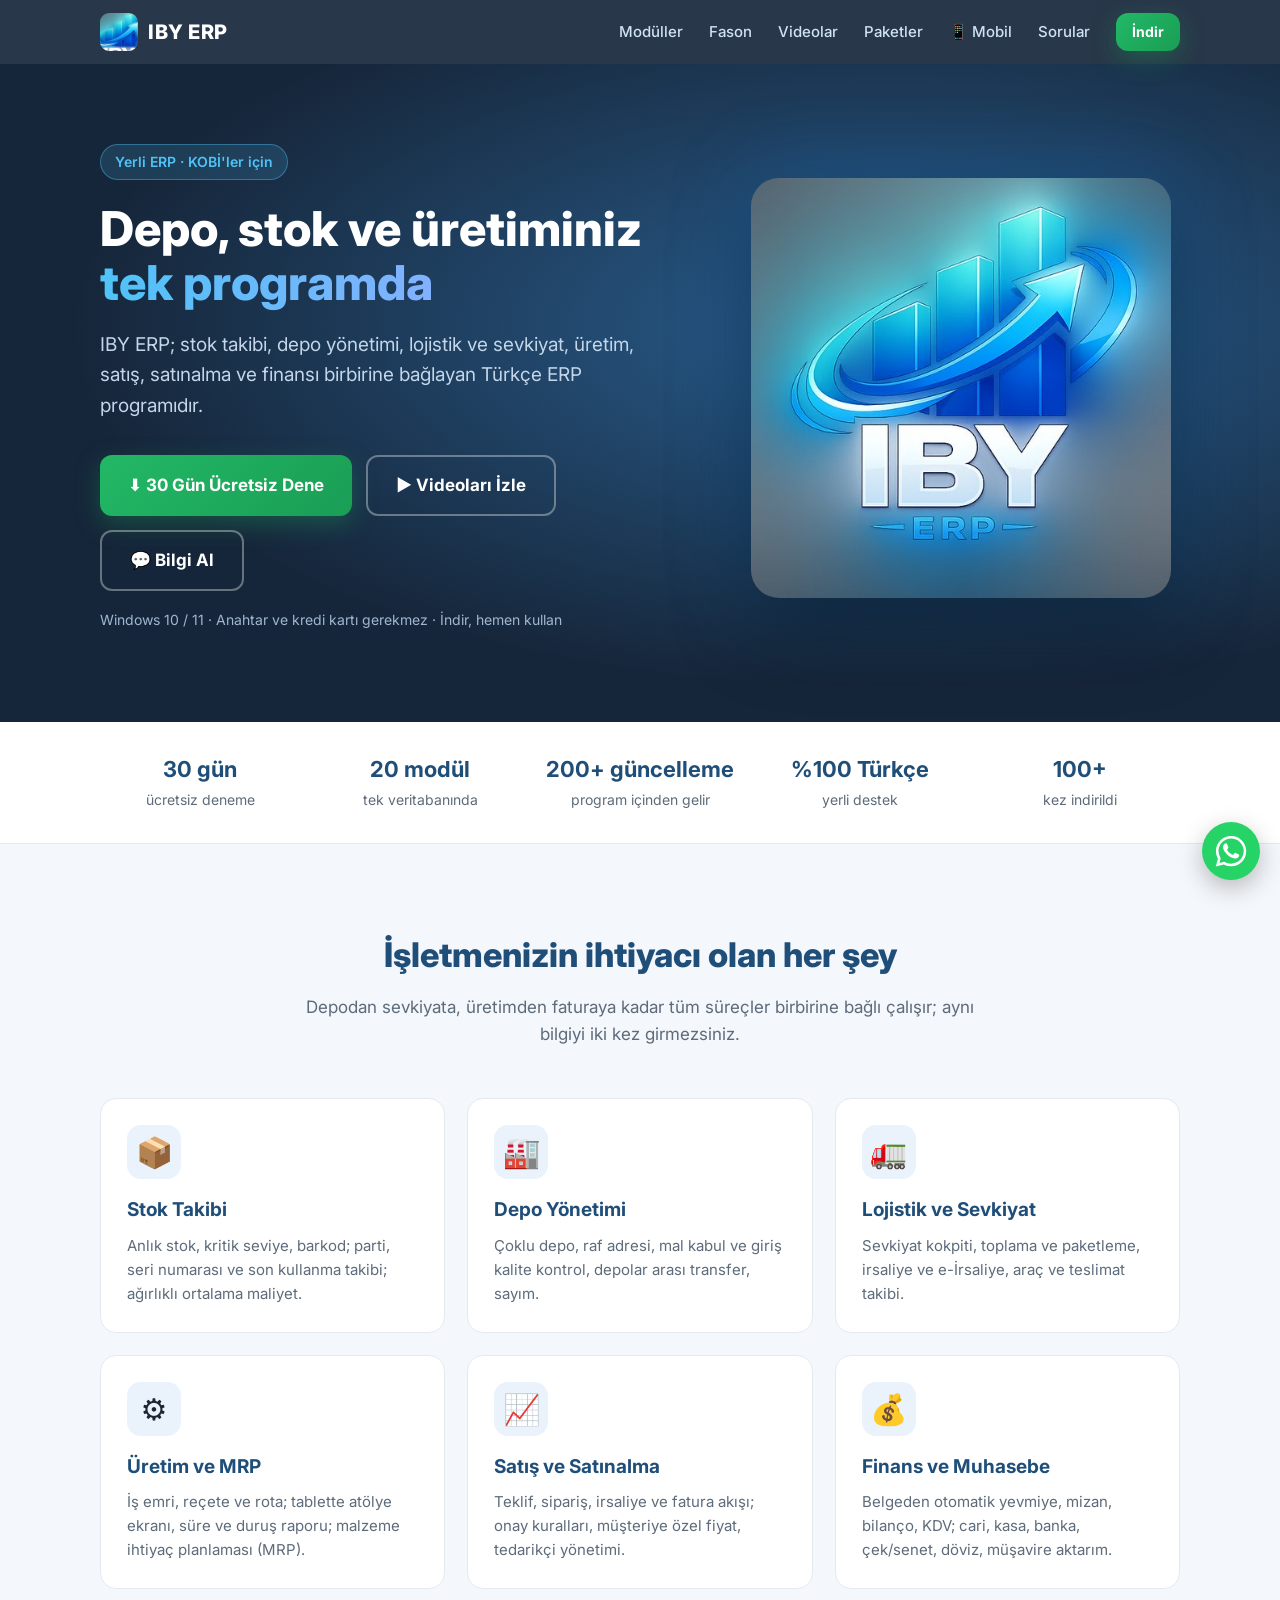
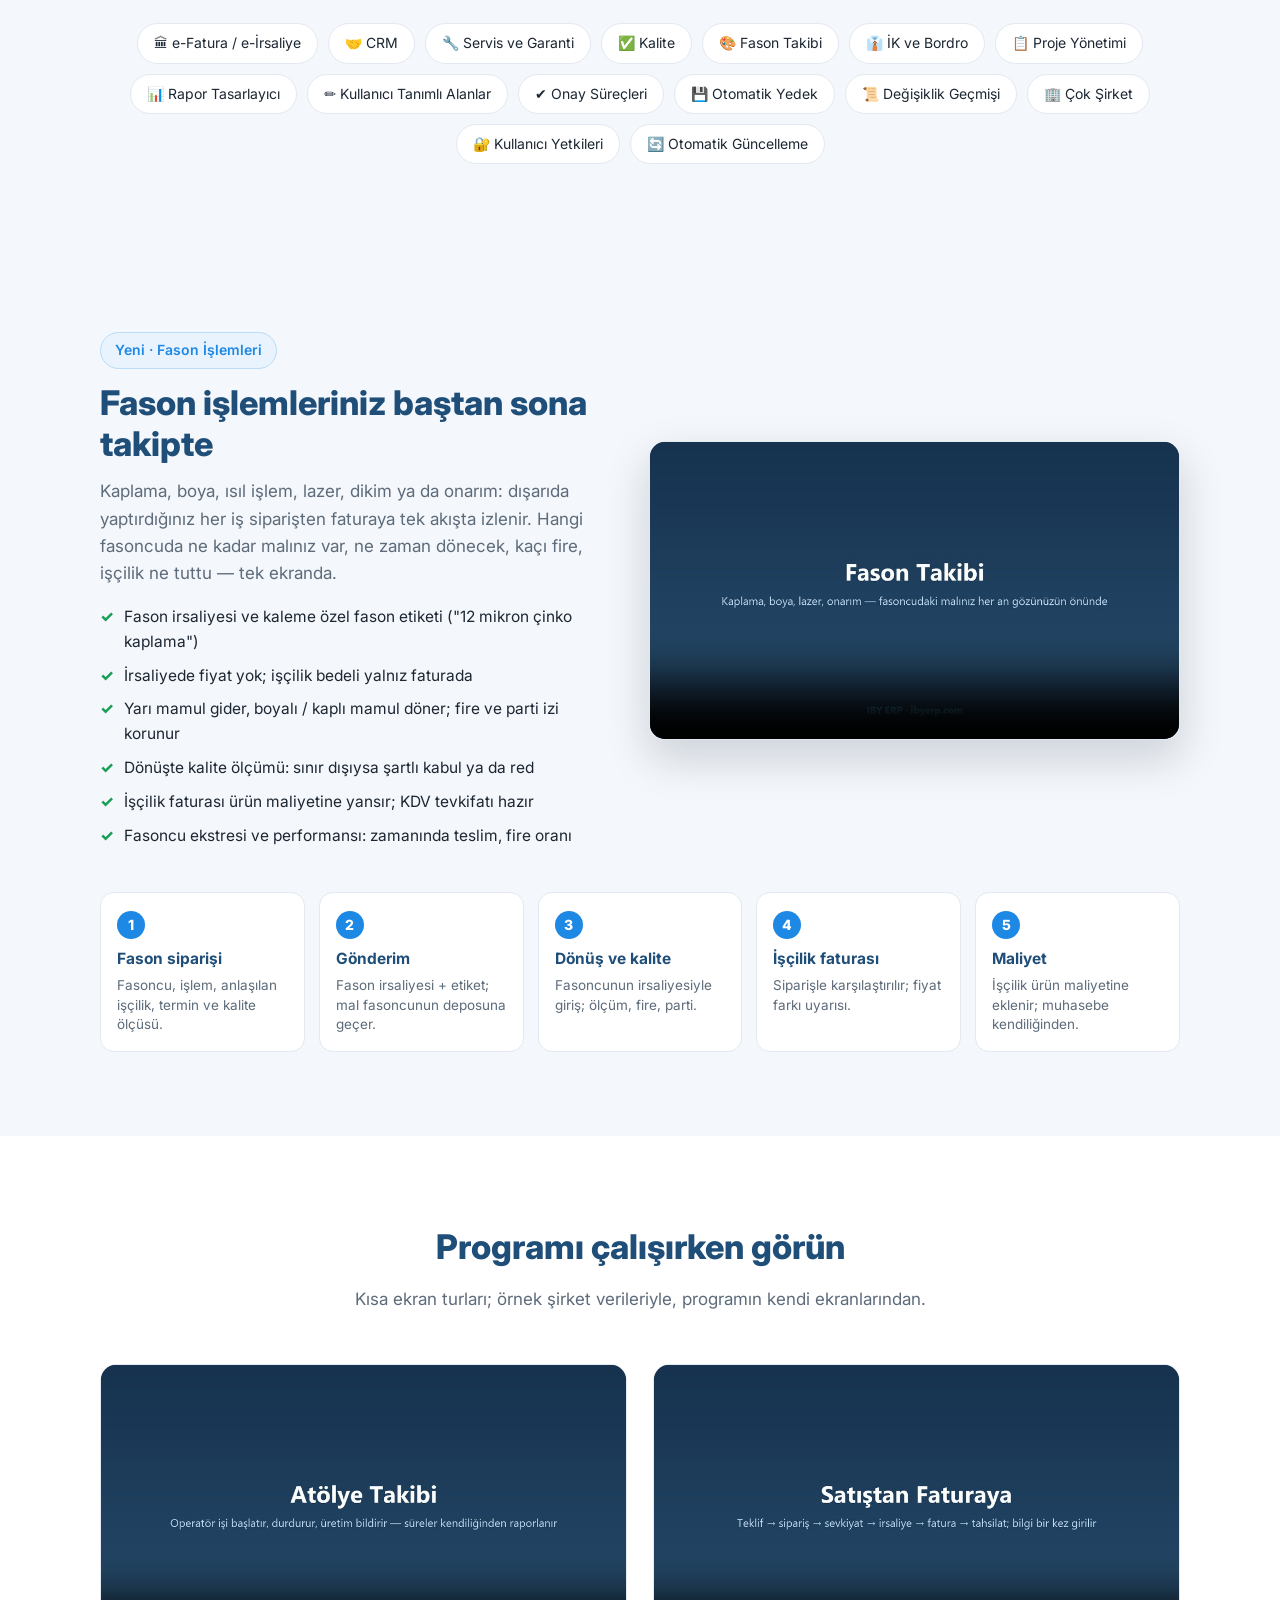
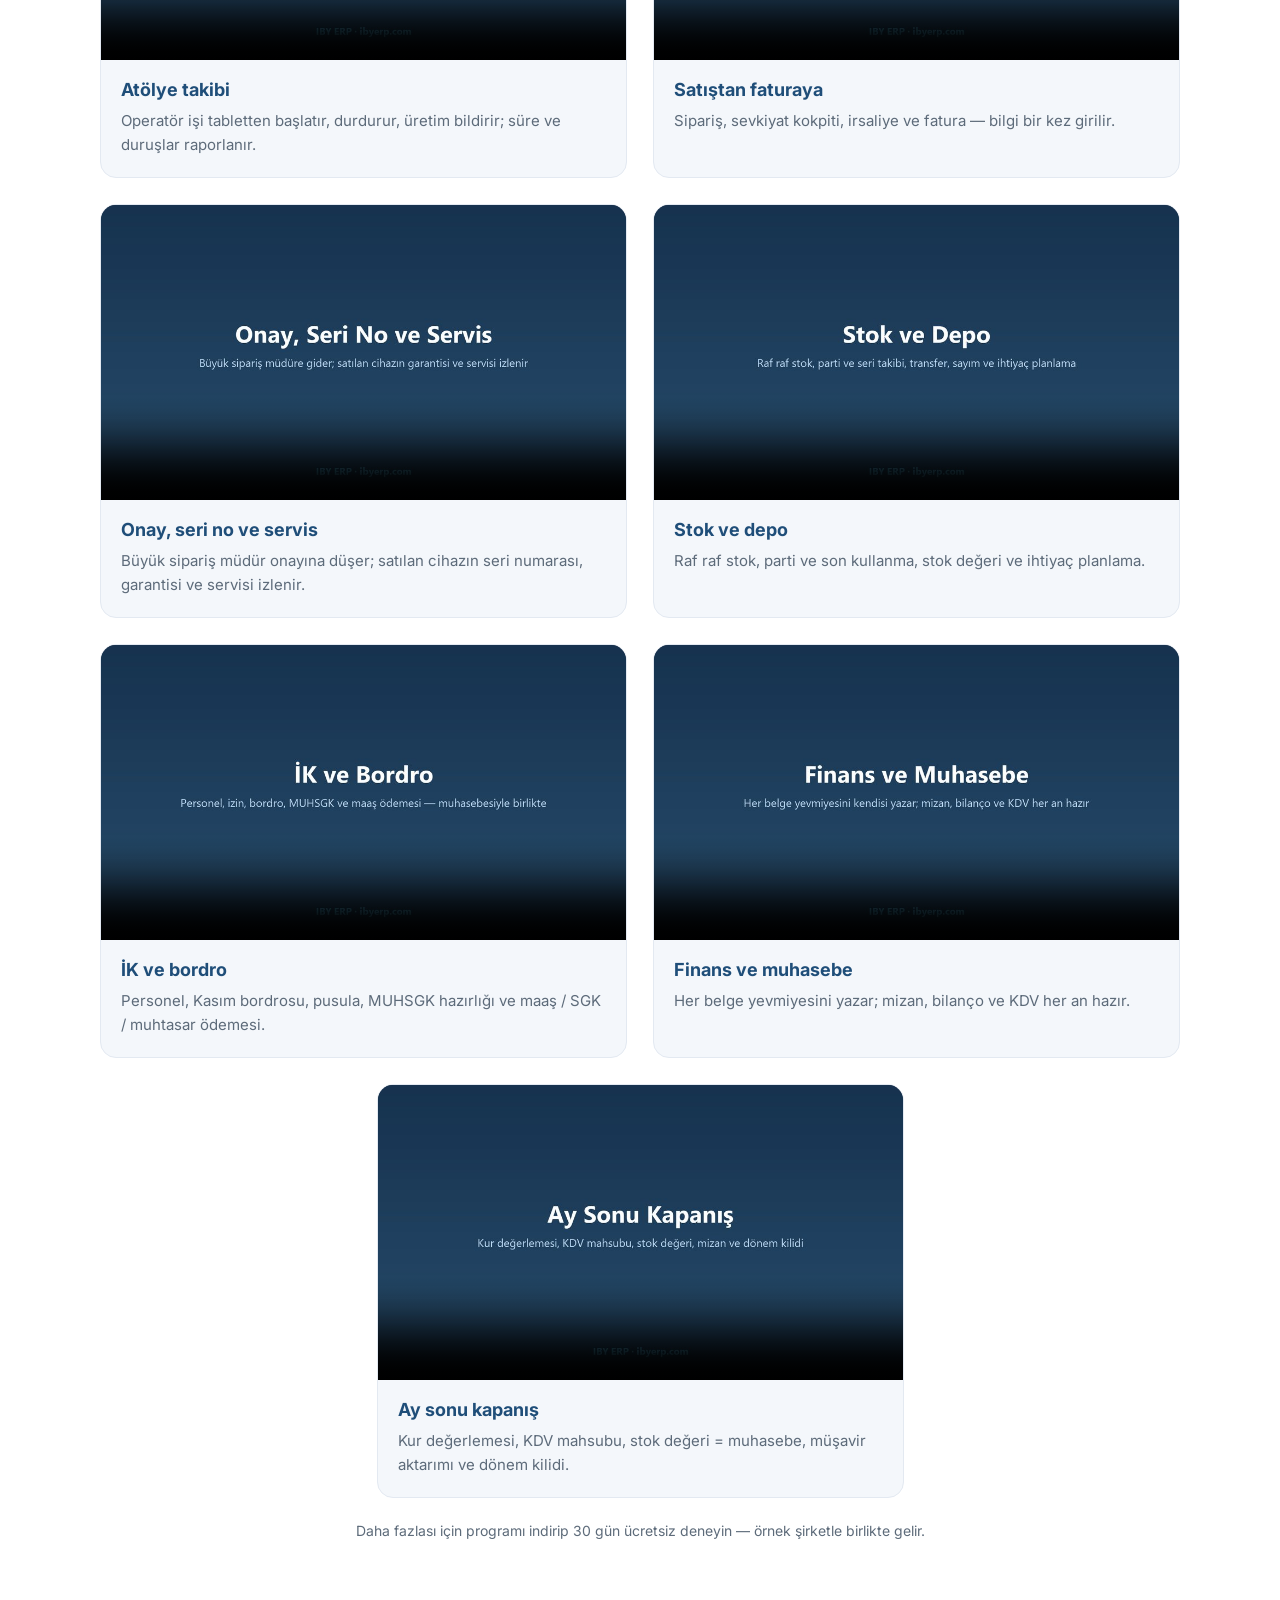
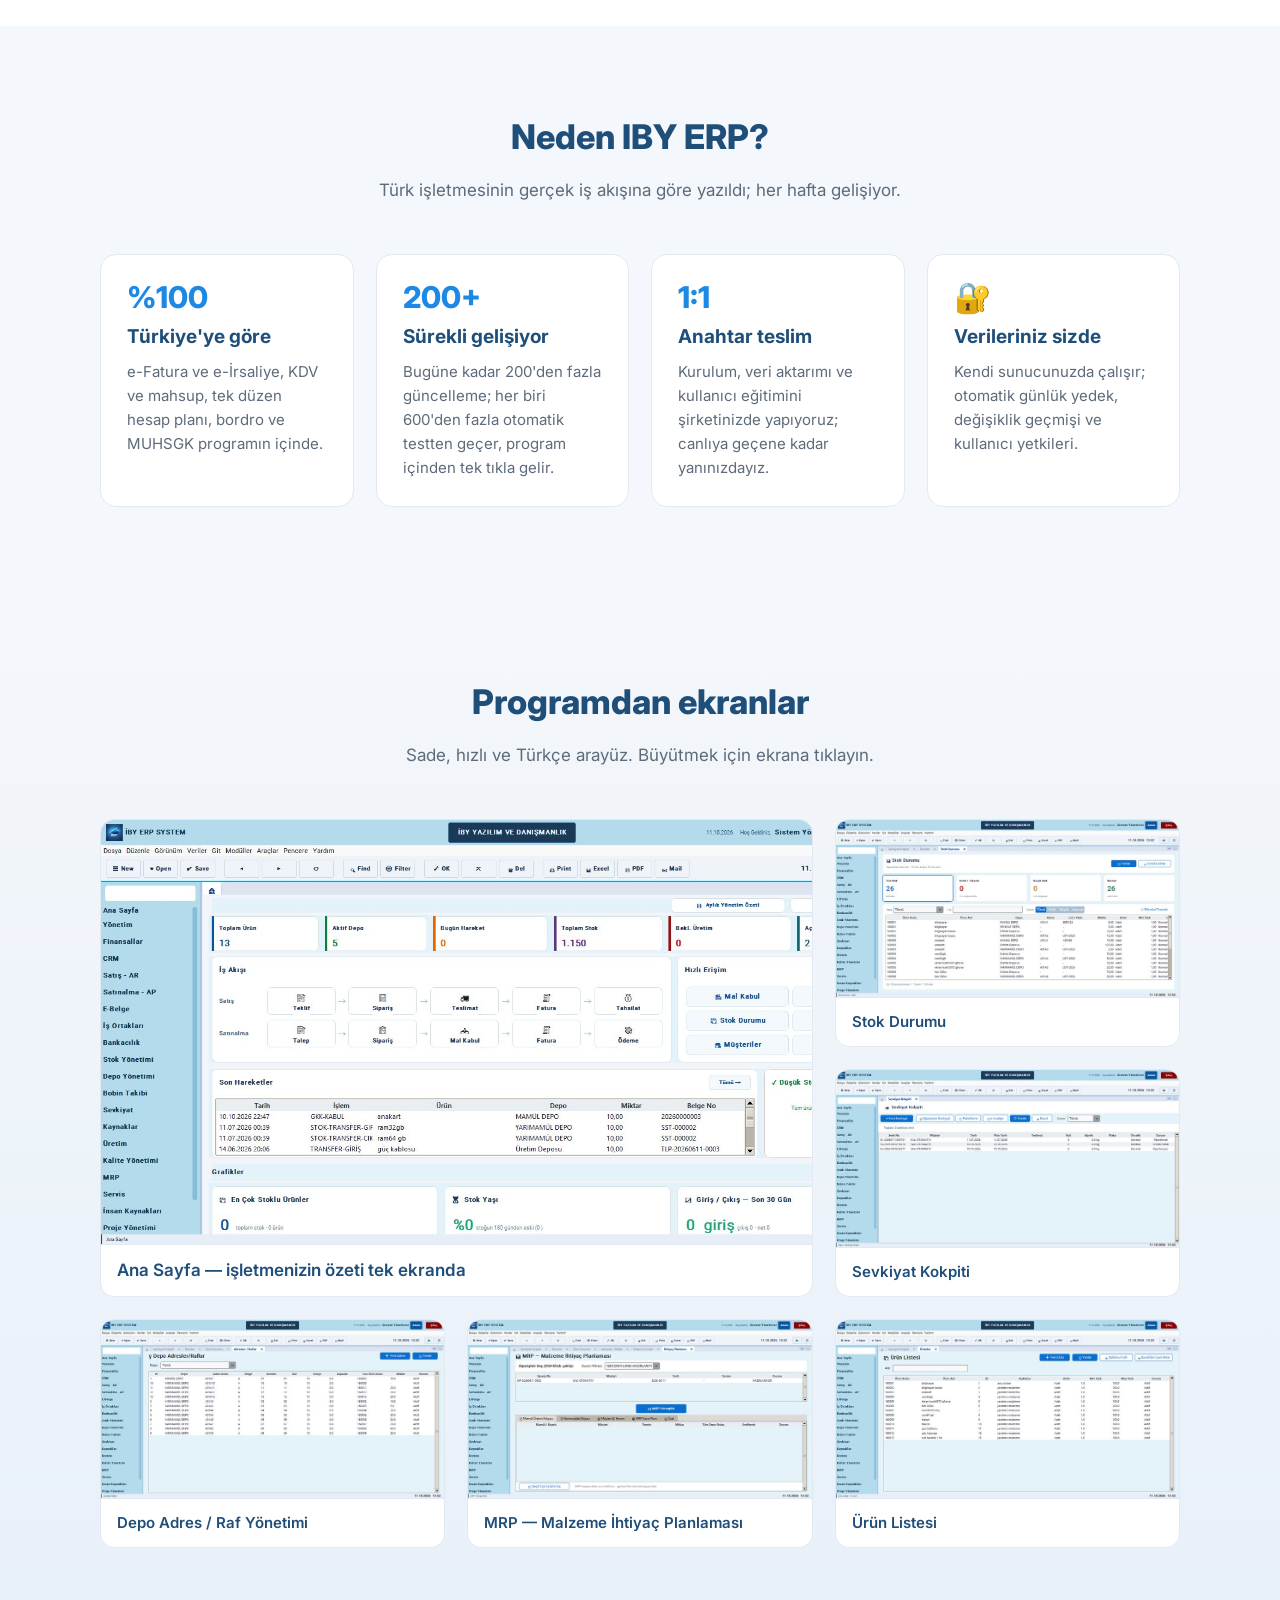
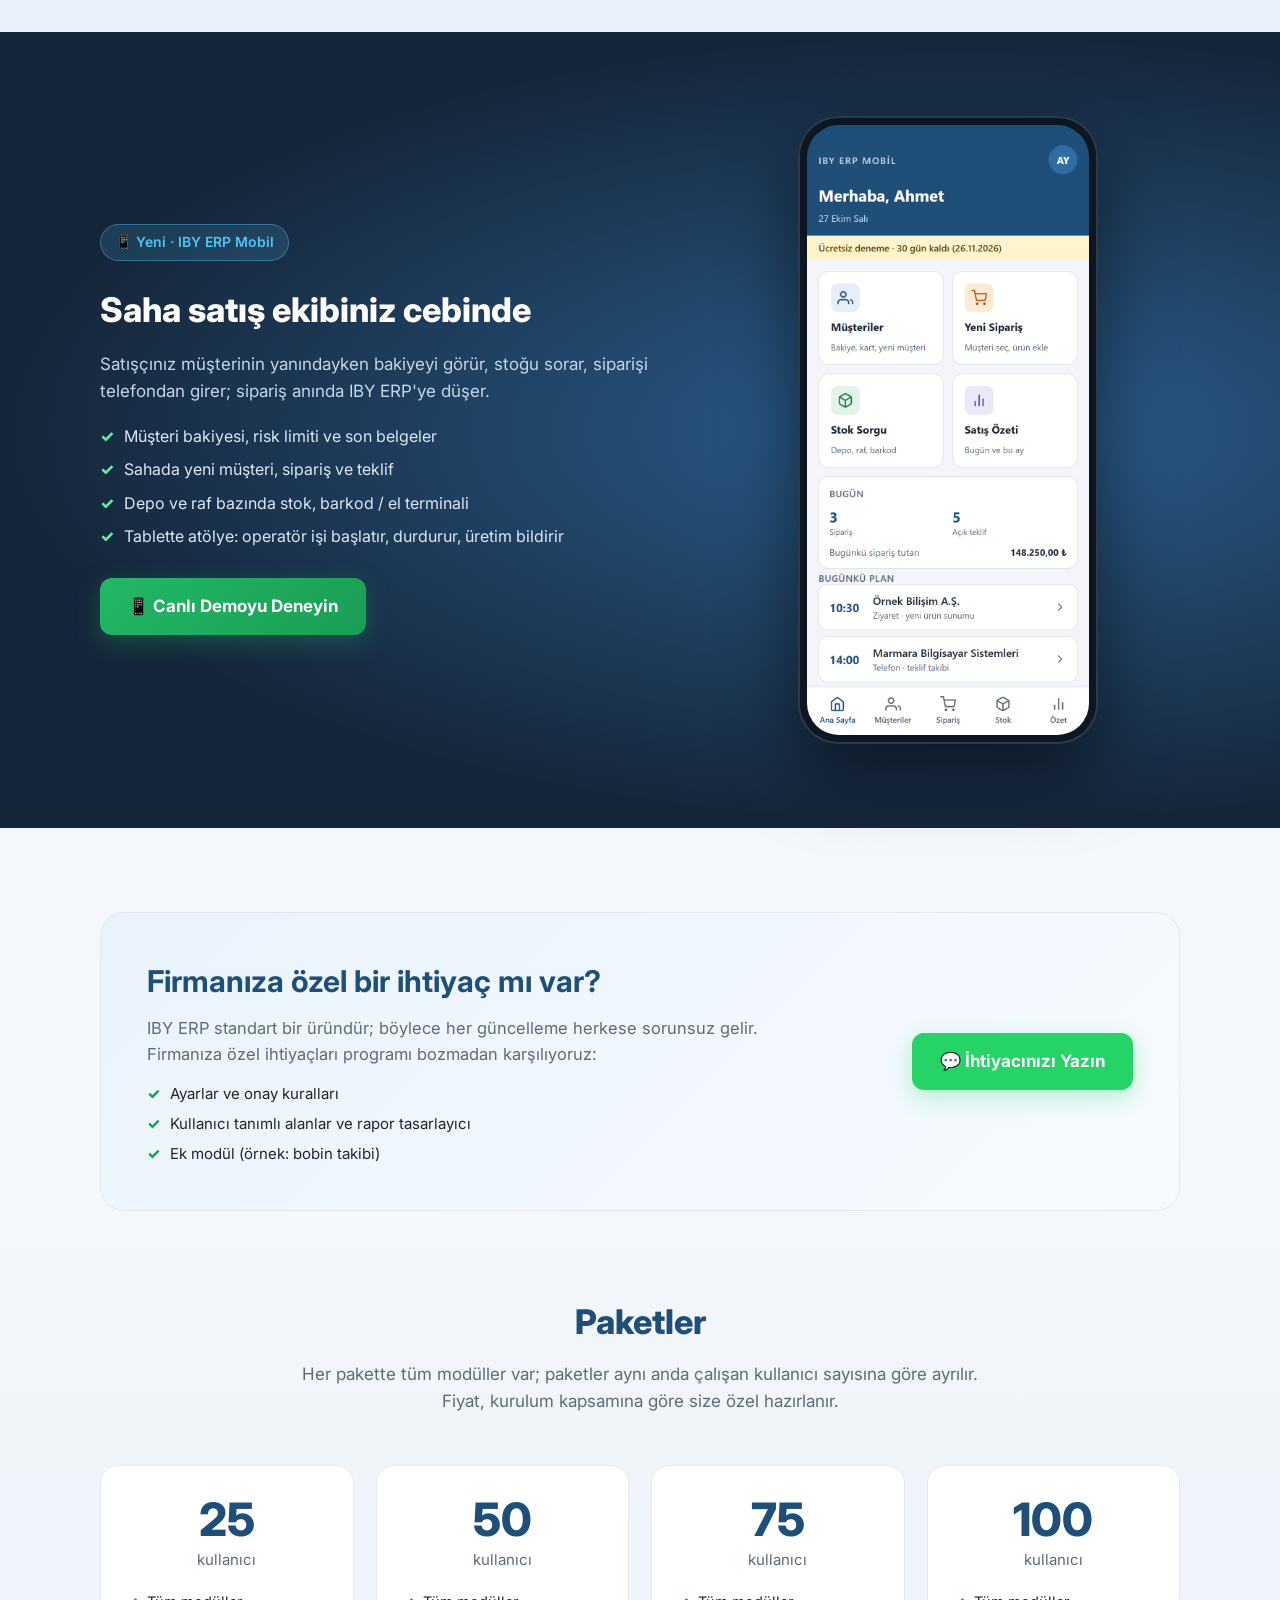
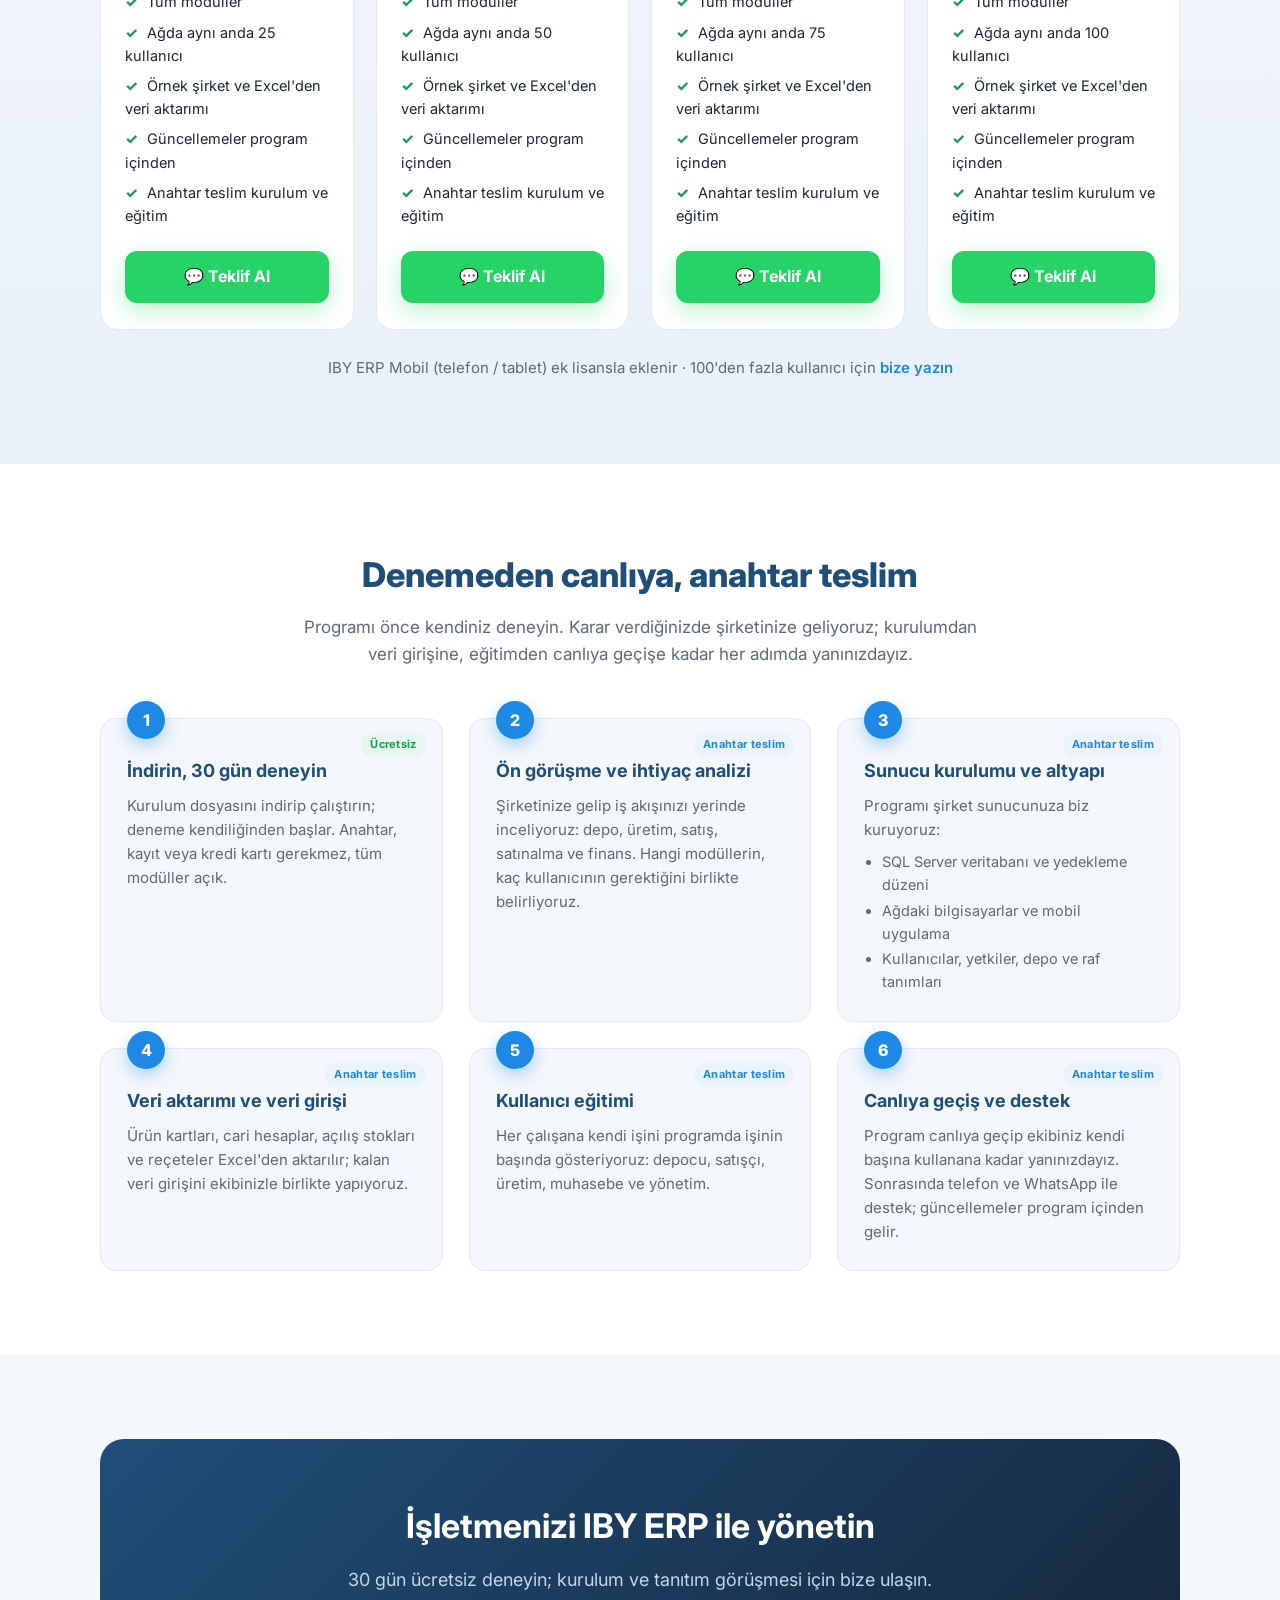
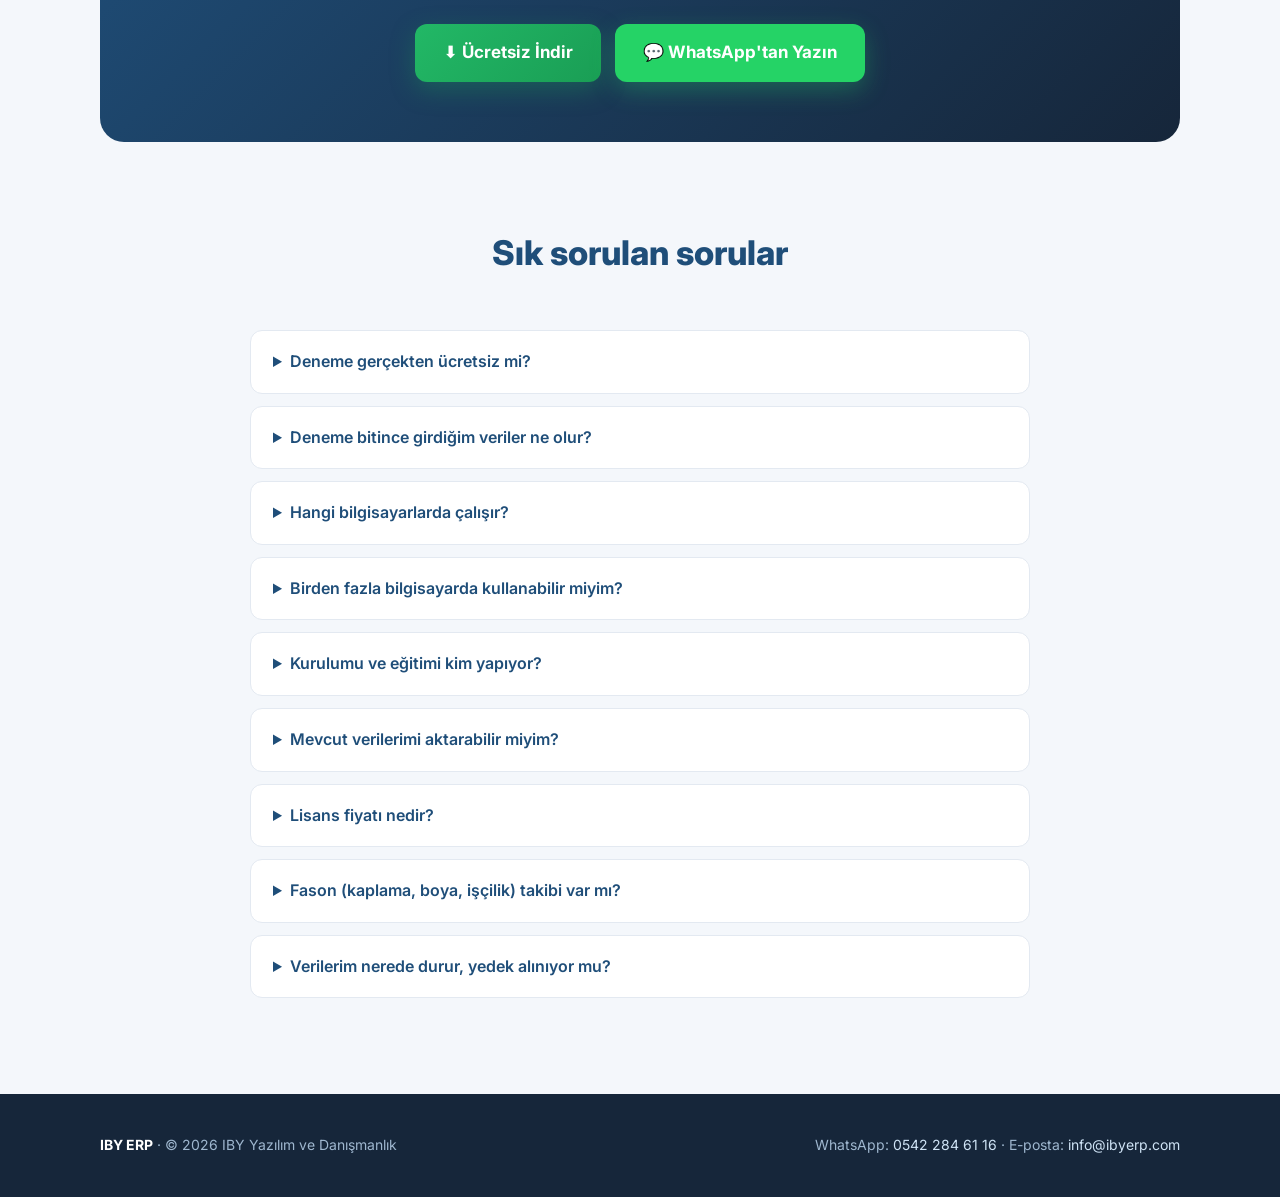
==== commit de54fed4: "Fason bölümü başlığı: Fason işlemleriniz baştan sona takipte Co-Authored-By: Claude Opus 5.5 <norepl" ====
--- a/index.html
+++ b/index.html
@@ -341,7 +341,7 @@
         <div class="fason-ust">
           <div>
             <div class="rozet">Yeni · Fason İşlemleri</div>
-            <h2>Kaplamacıdaki, boyacıdaki malınız gözünüzün önünde</h2>
+            <h2>Fason işlemleriniz baştan sona takipte</h2>
             <p>Kaplama, boya, ısıl işlem, lazer, dikim ya da onarım: dışarıda yaptırdığınız her iş siparişten faturaya
                tek akışta izlenir. Hangi fasoncuda ne kadar malınız var, ne zaman dönecek, kaçı fire, işçilik ne tuttu —
                tek ekranda.</p>
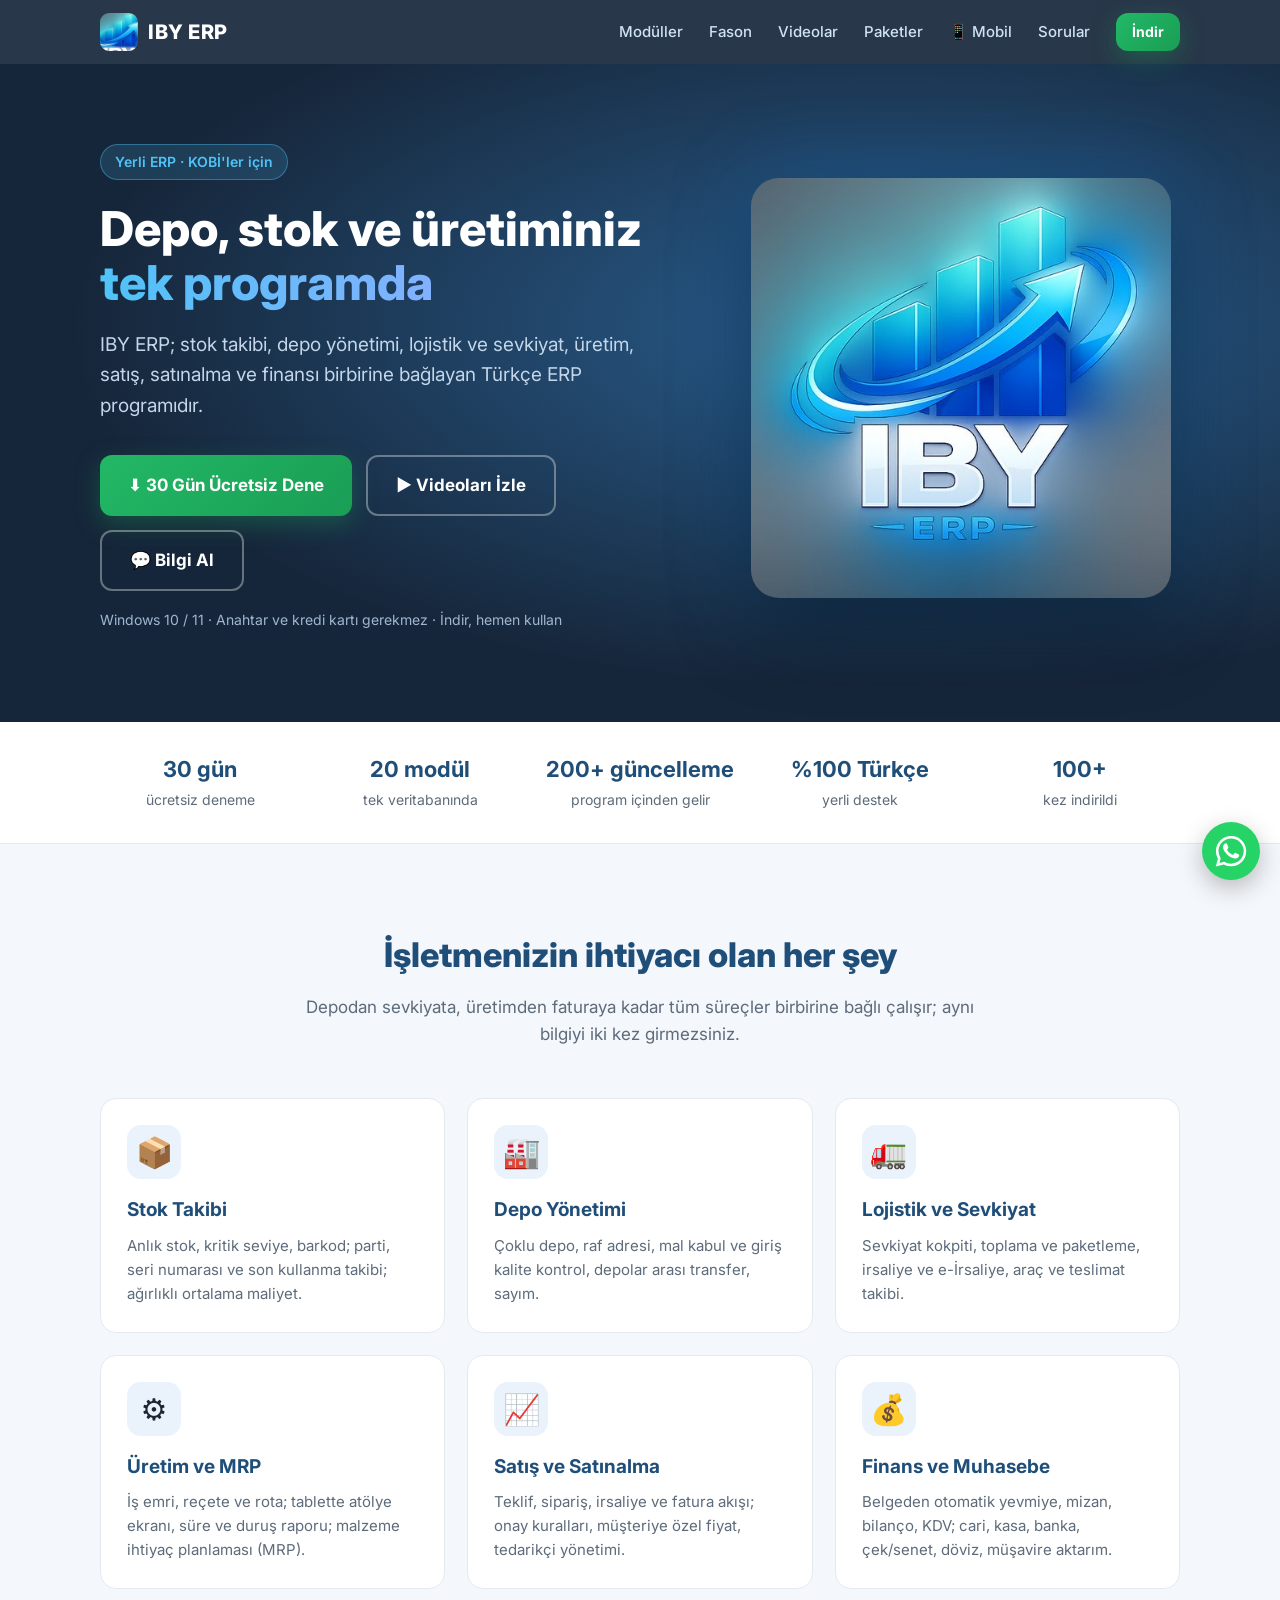
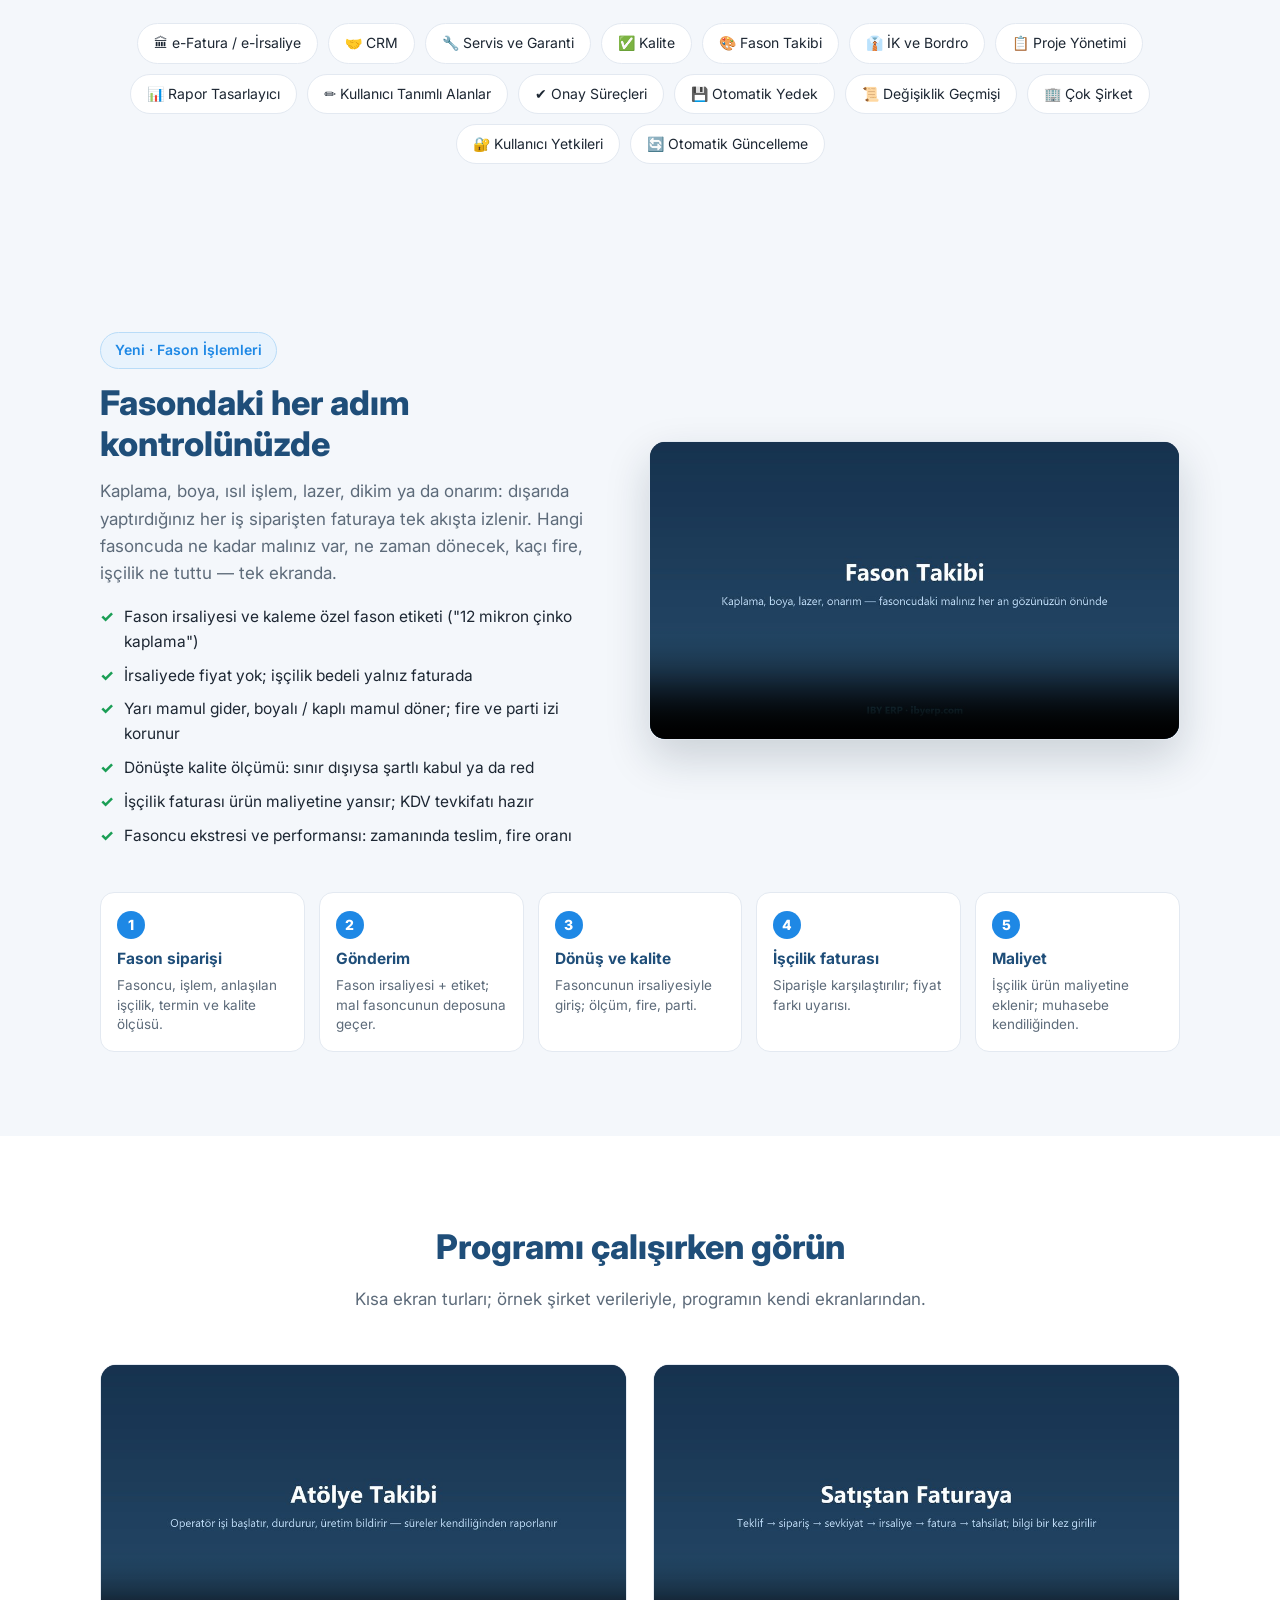
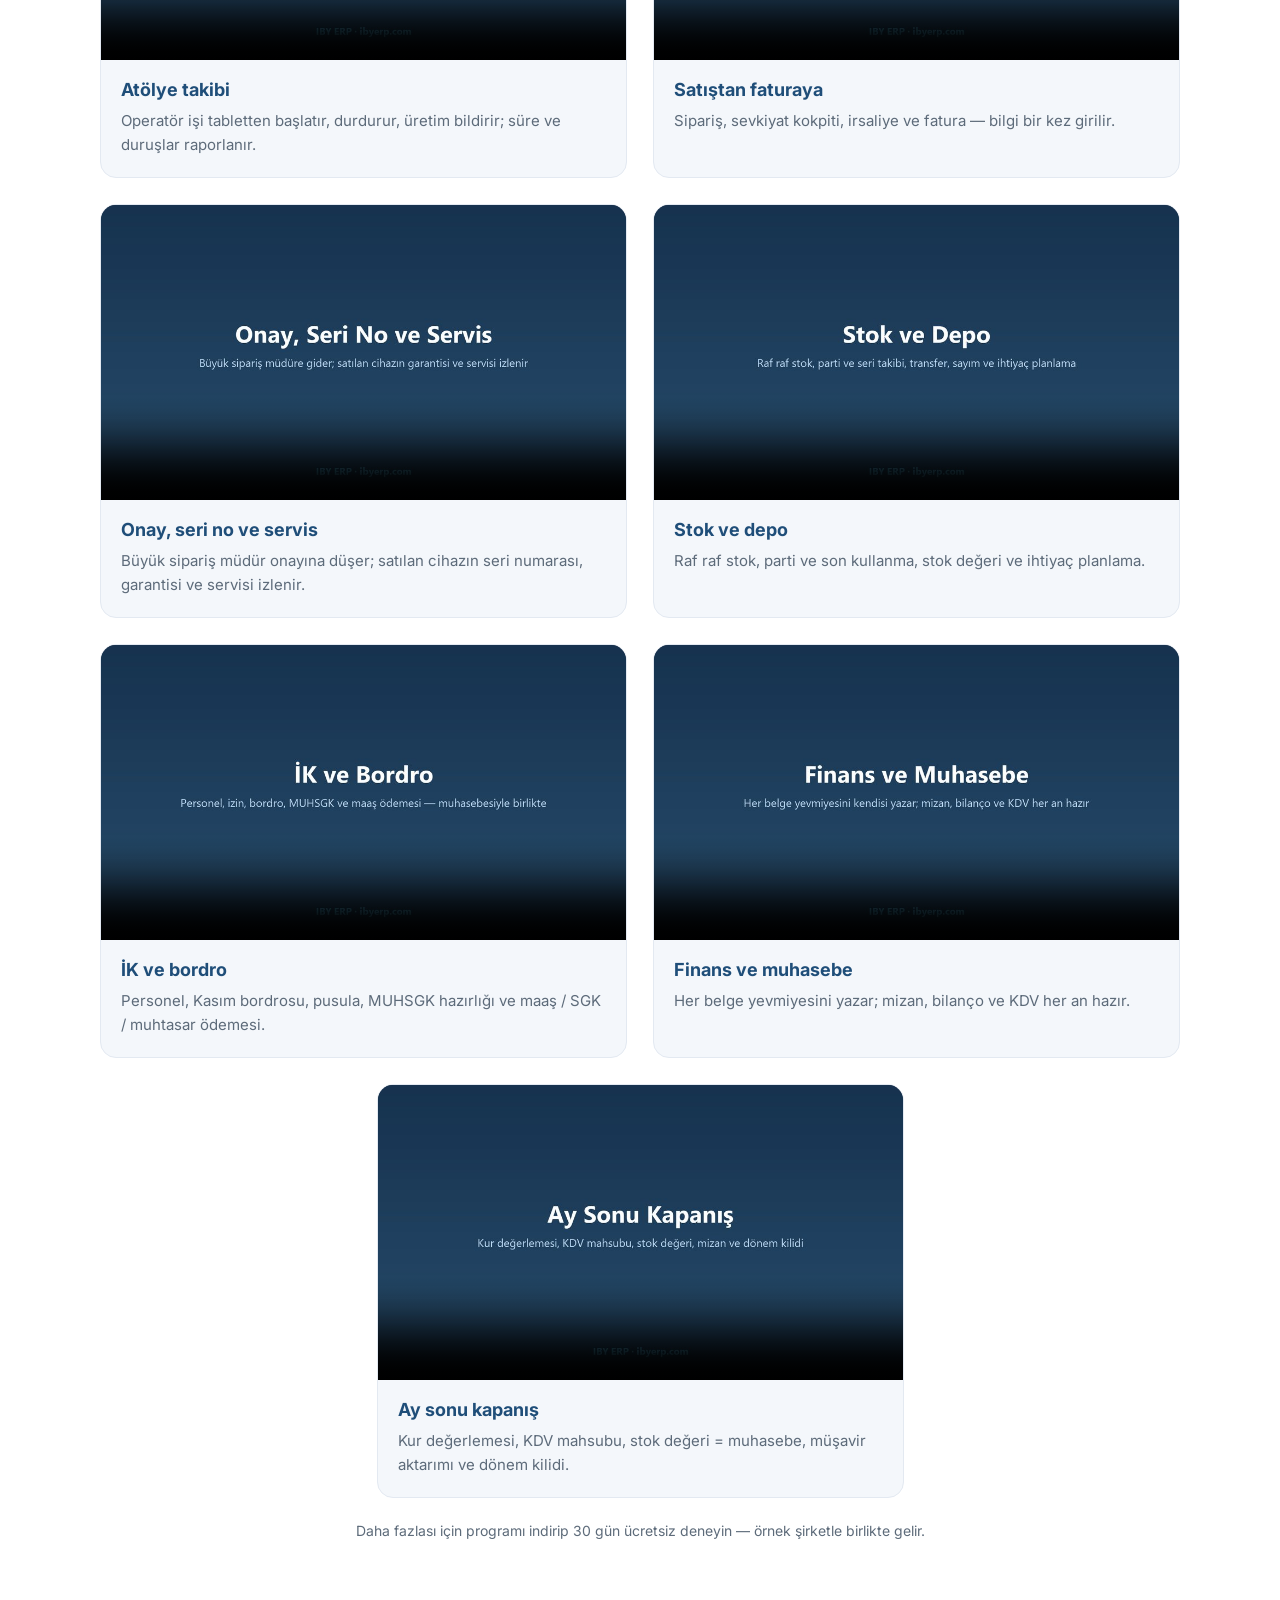
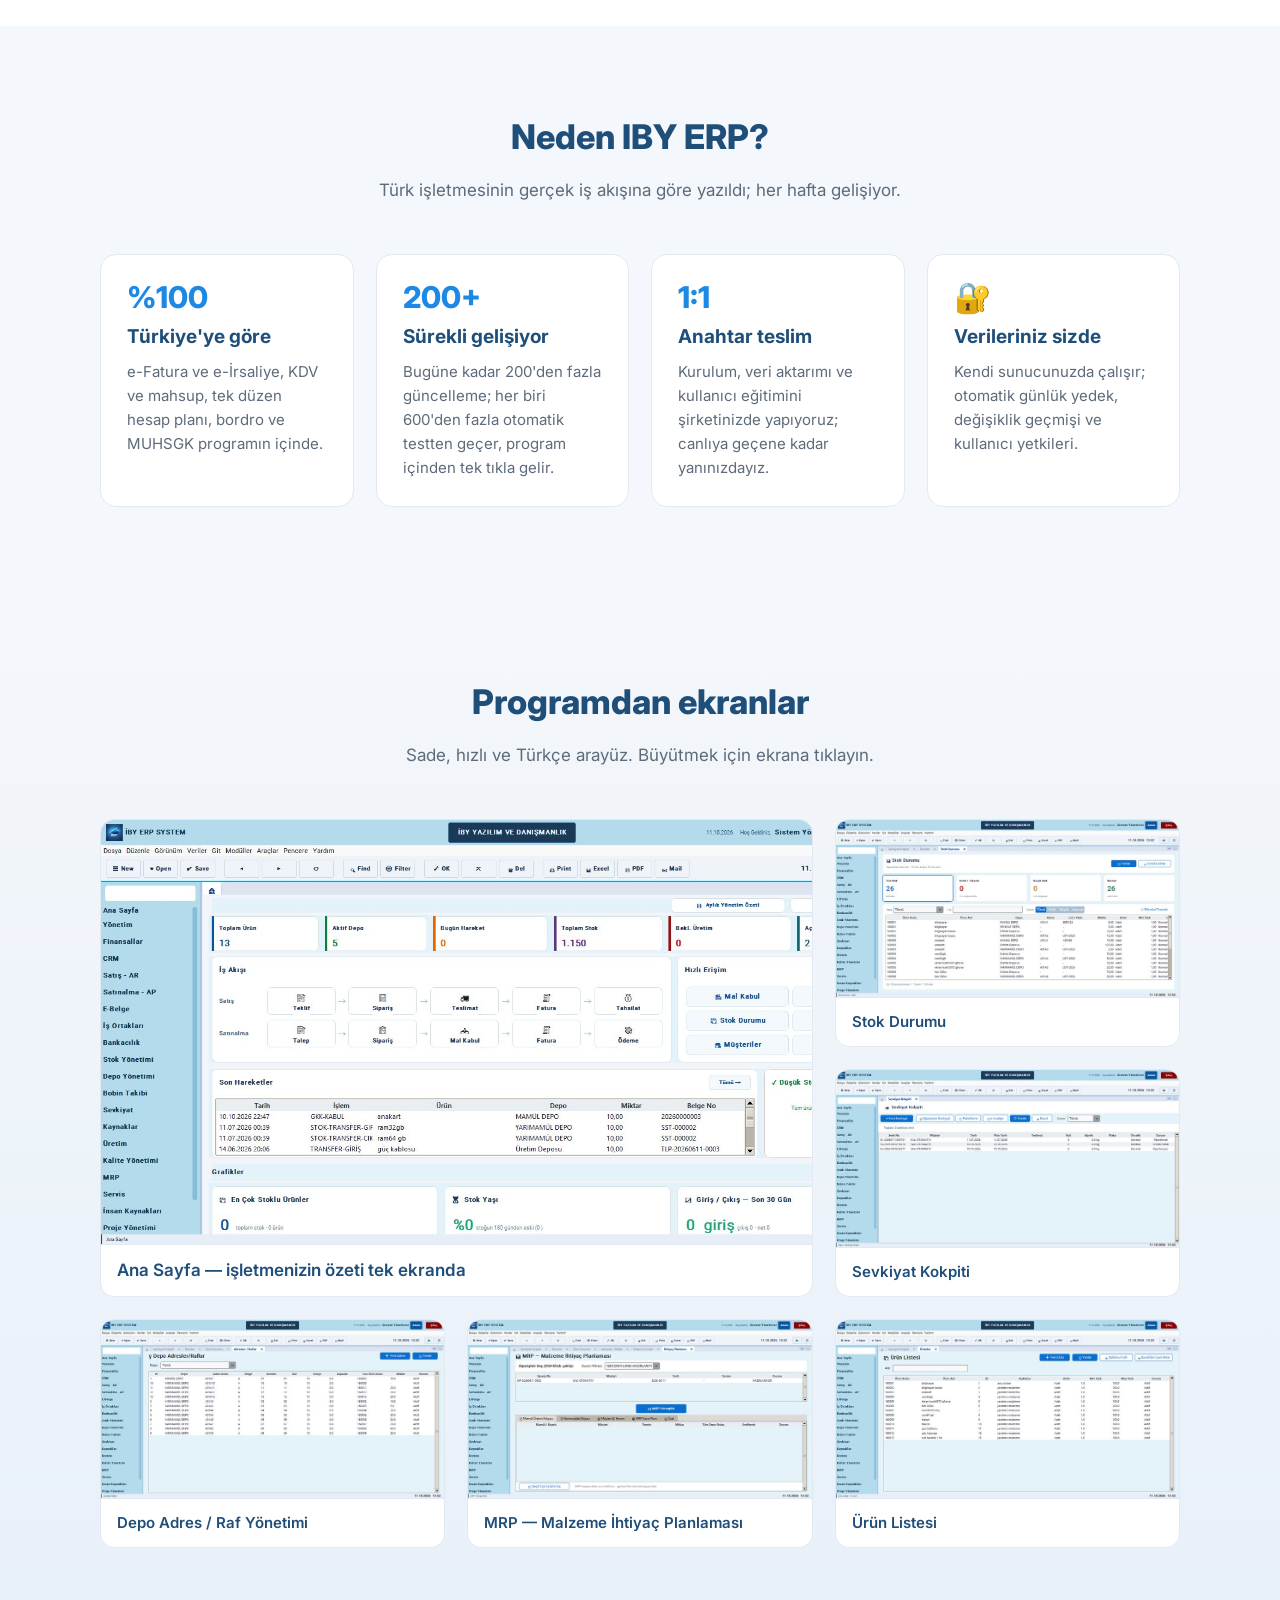
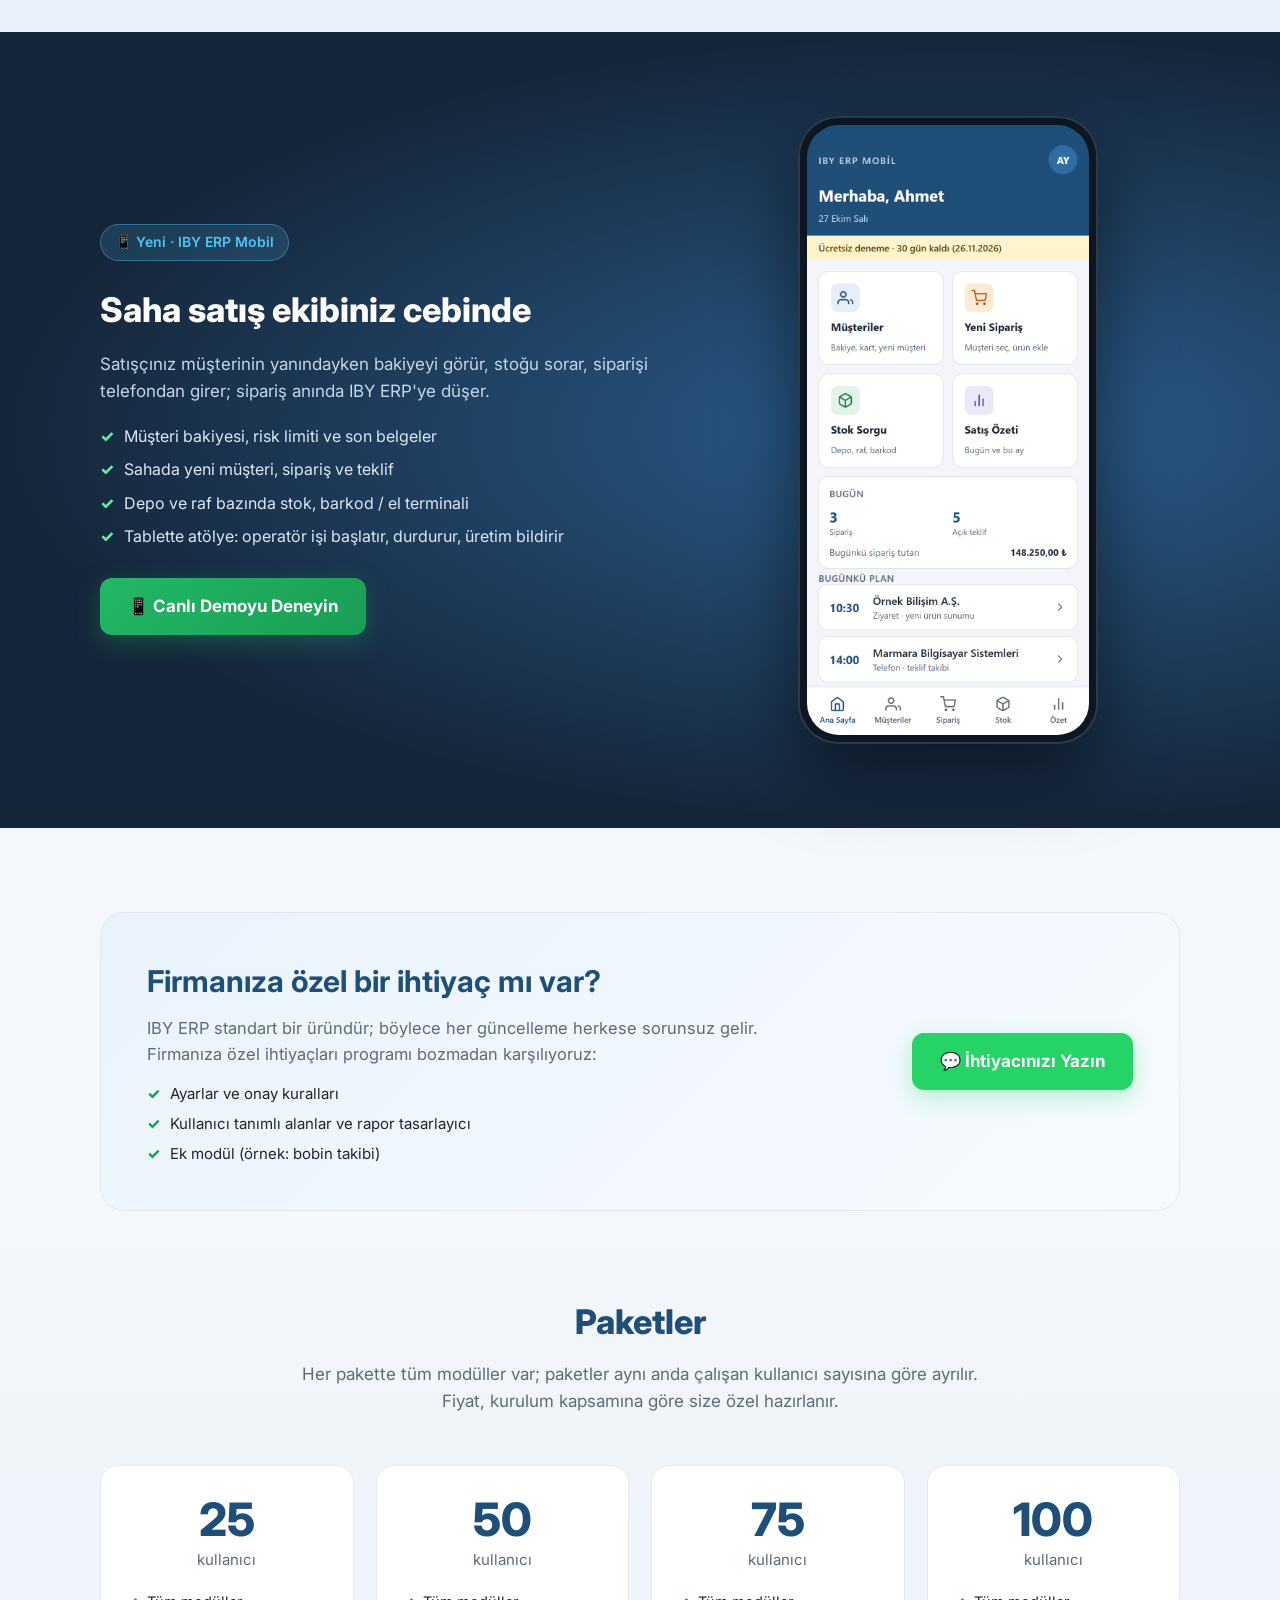
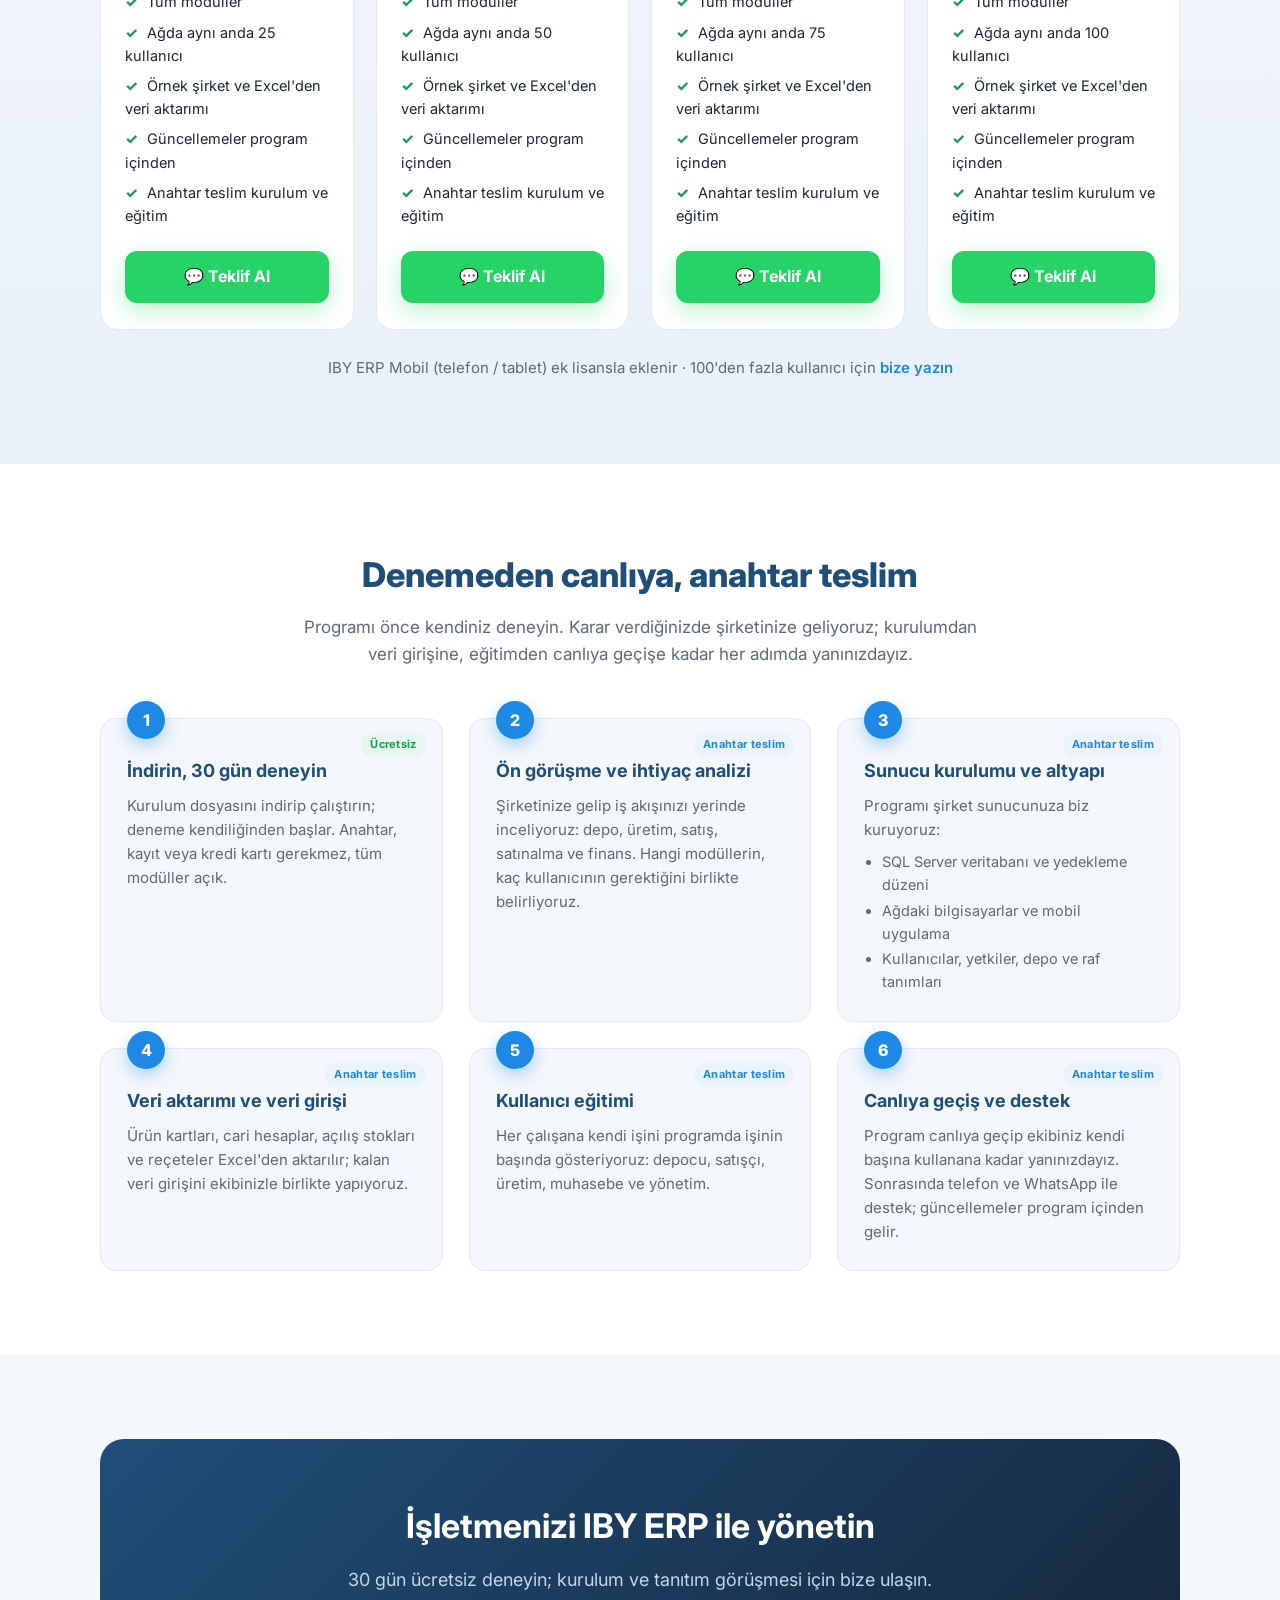
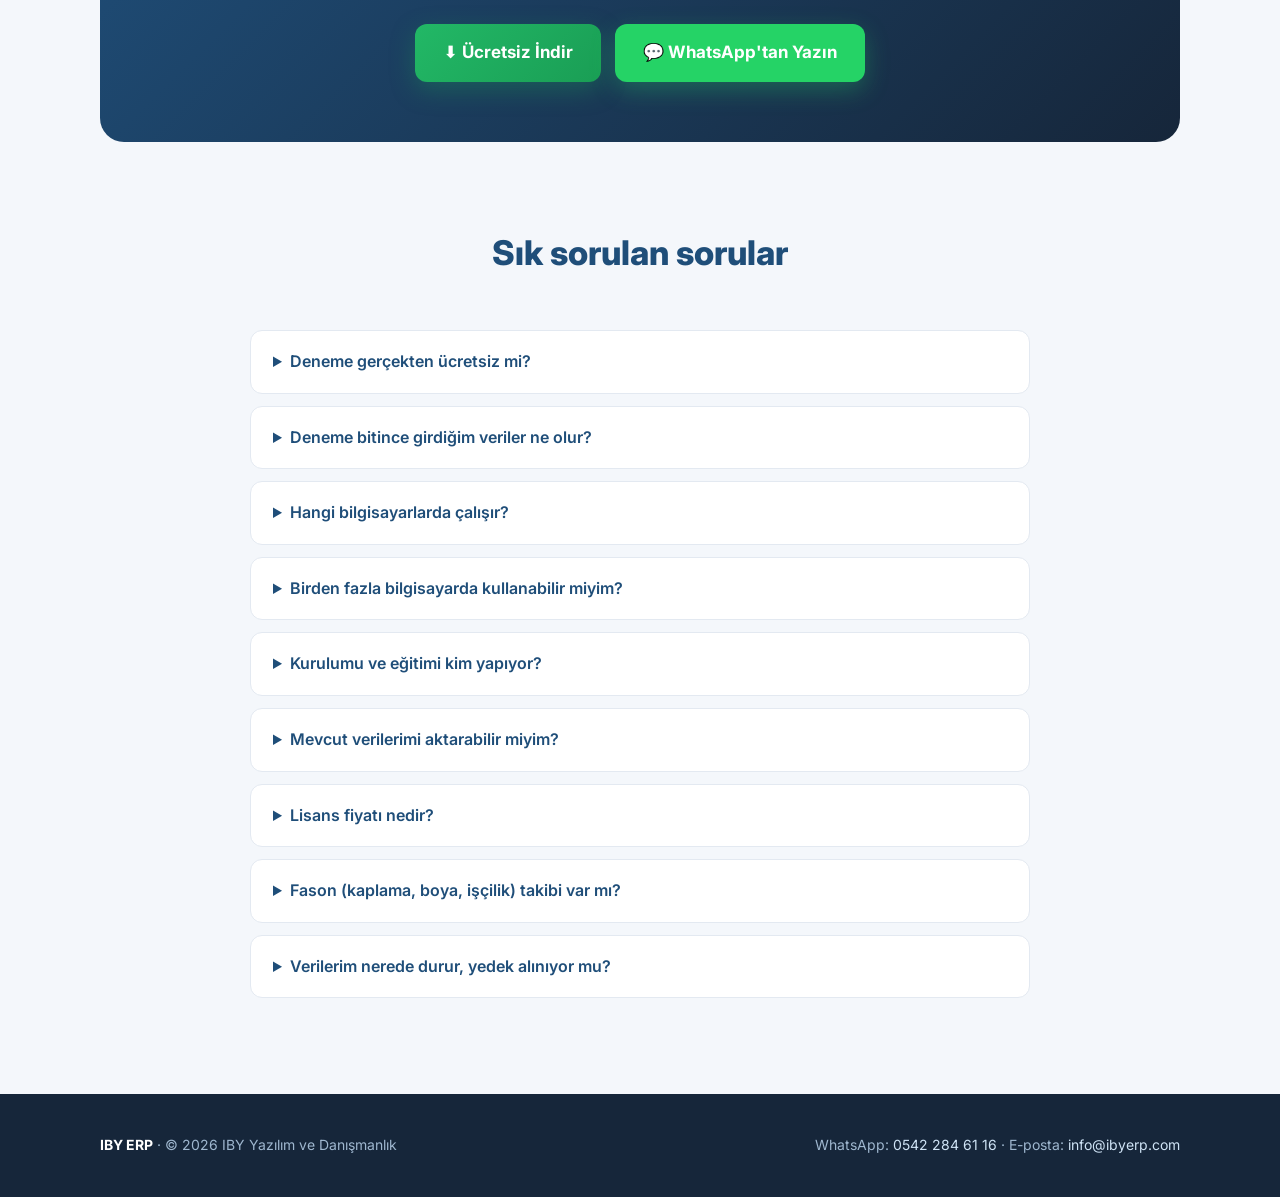
==== commit acddee7f: "Fason bölümü başlığı: Fasondaki her adım kontrolünüzde Co-Authored-By: Claude Opus 5.5 <noreply@anth" ====
--- a/index.html
+++ b/index.html
@@ -341,7 +341,7 @@
         <div class="fason-ust">
           <div>
             <div class="rozet">Yeni · Fason İşlemleri</div>
-            <h2>Fason işlemleriniz baştan sona takipte</h2>
+            <h2>Fasondaki her adım kontrolünüzde</h2>
             <p>Kaplama, boya, ısıl işlem, lazer, dikim ya da onarım: dışarıda yaptırdığınız her iş siparişten faturaya
                tek akışta izlenir. Hangi fasoncuda ne kadar malınız var, ne zaman dönecek, kaçı fire, işçilik ne tuttu —
                tek ekranda.</p>
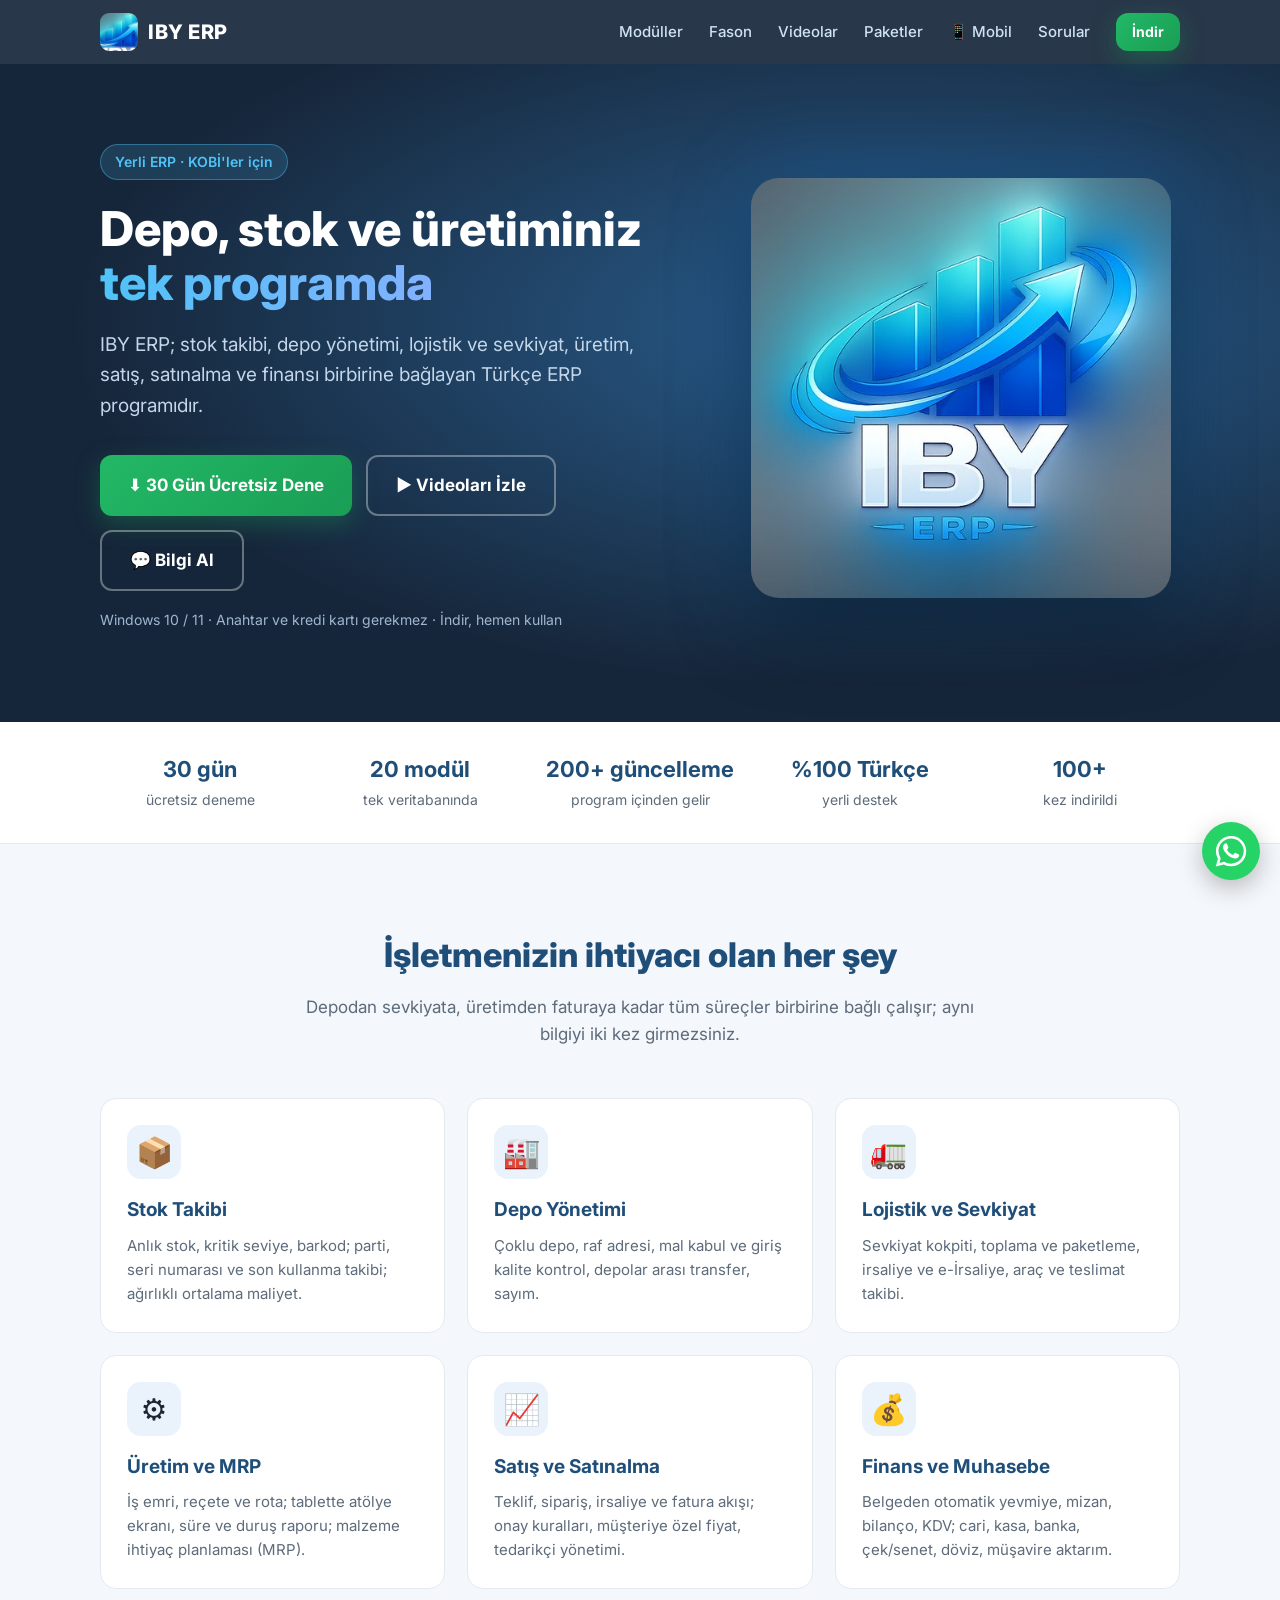
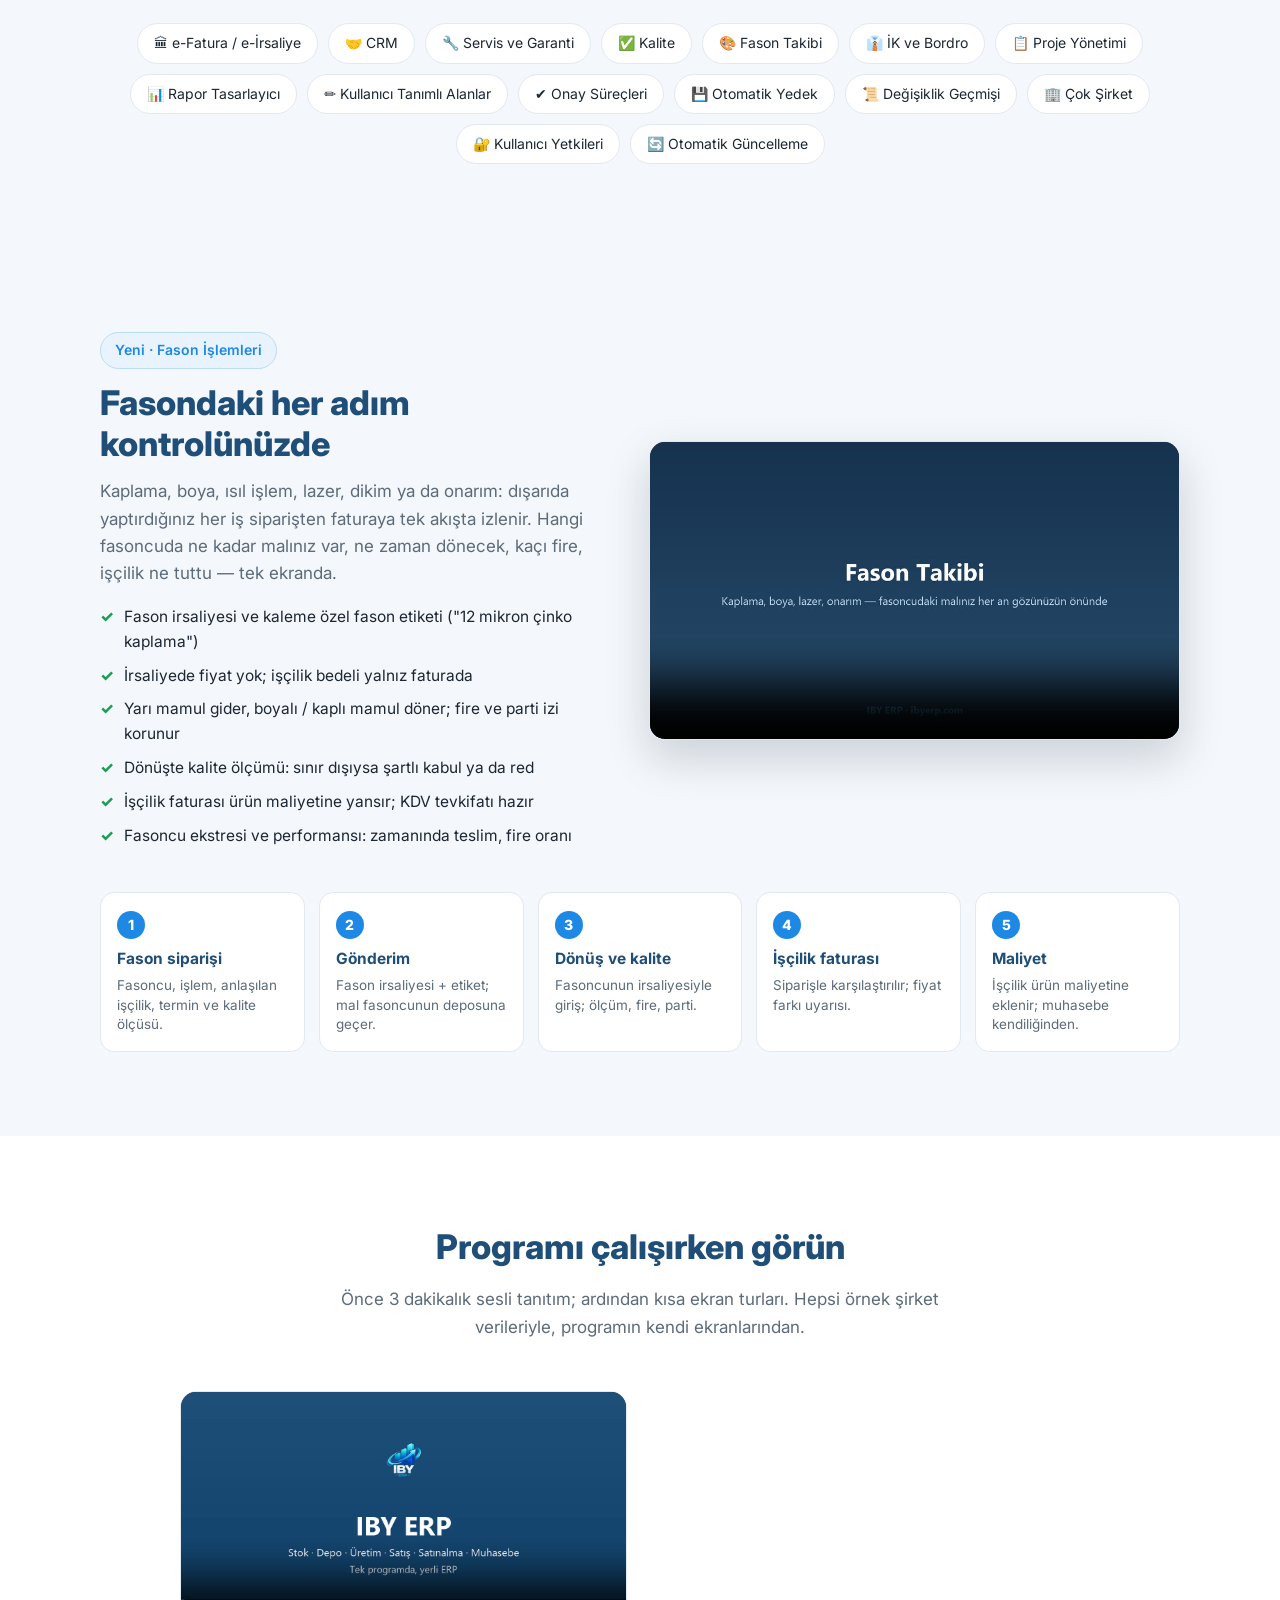
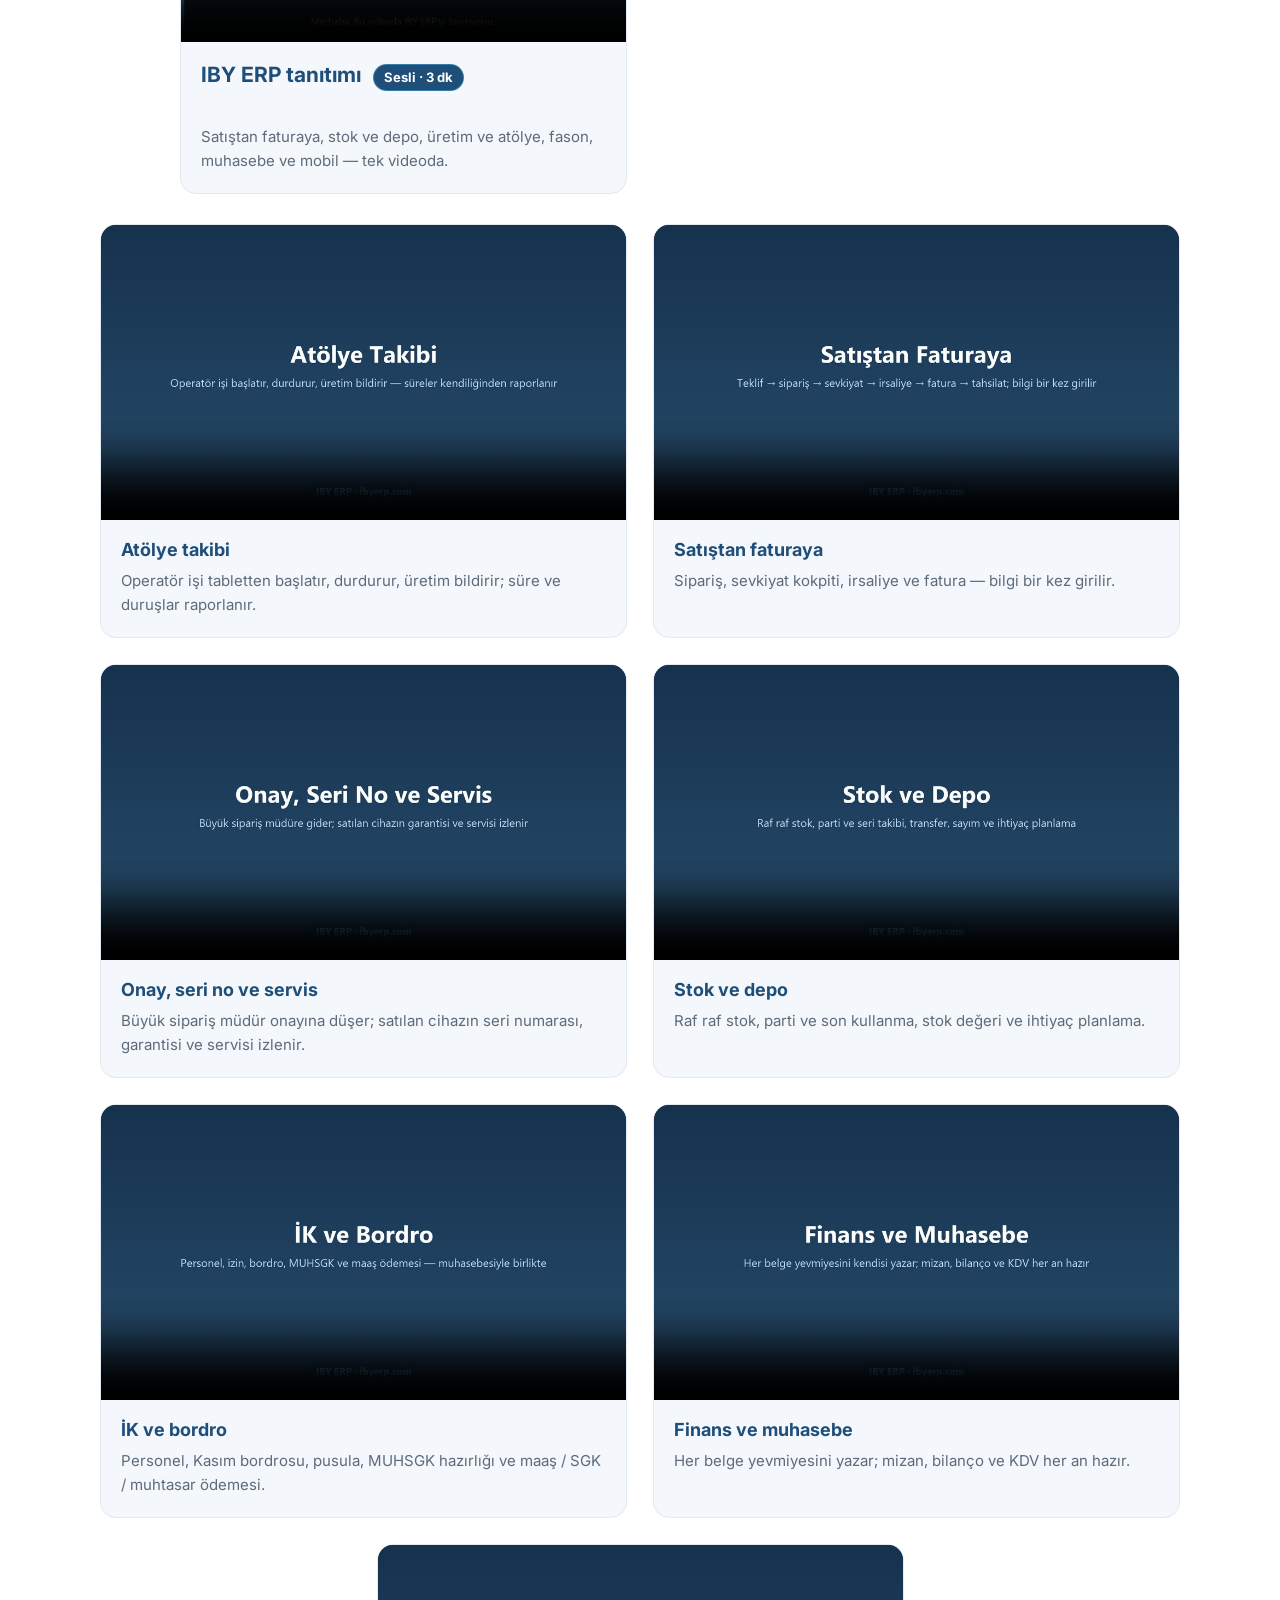
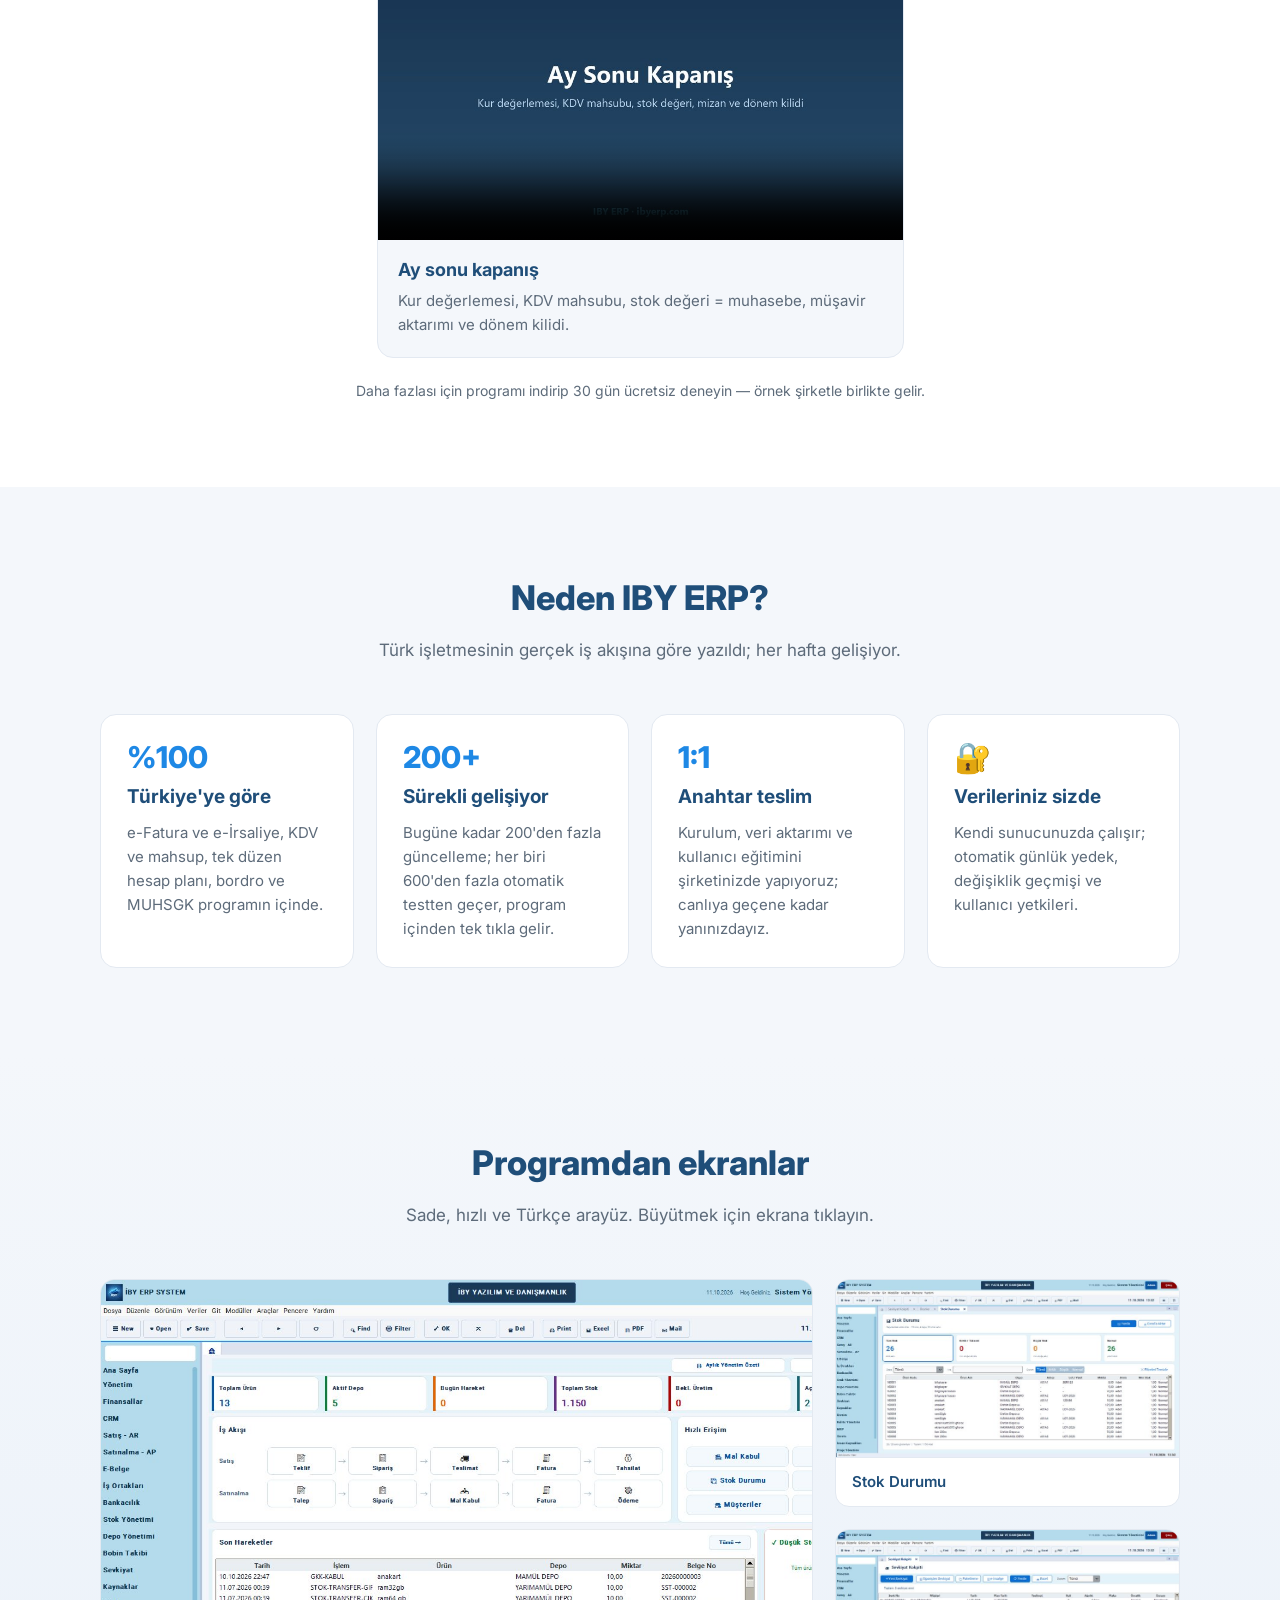
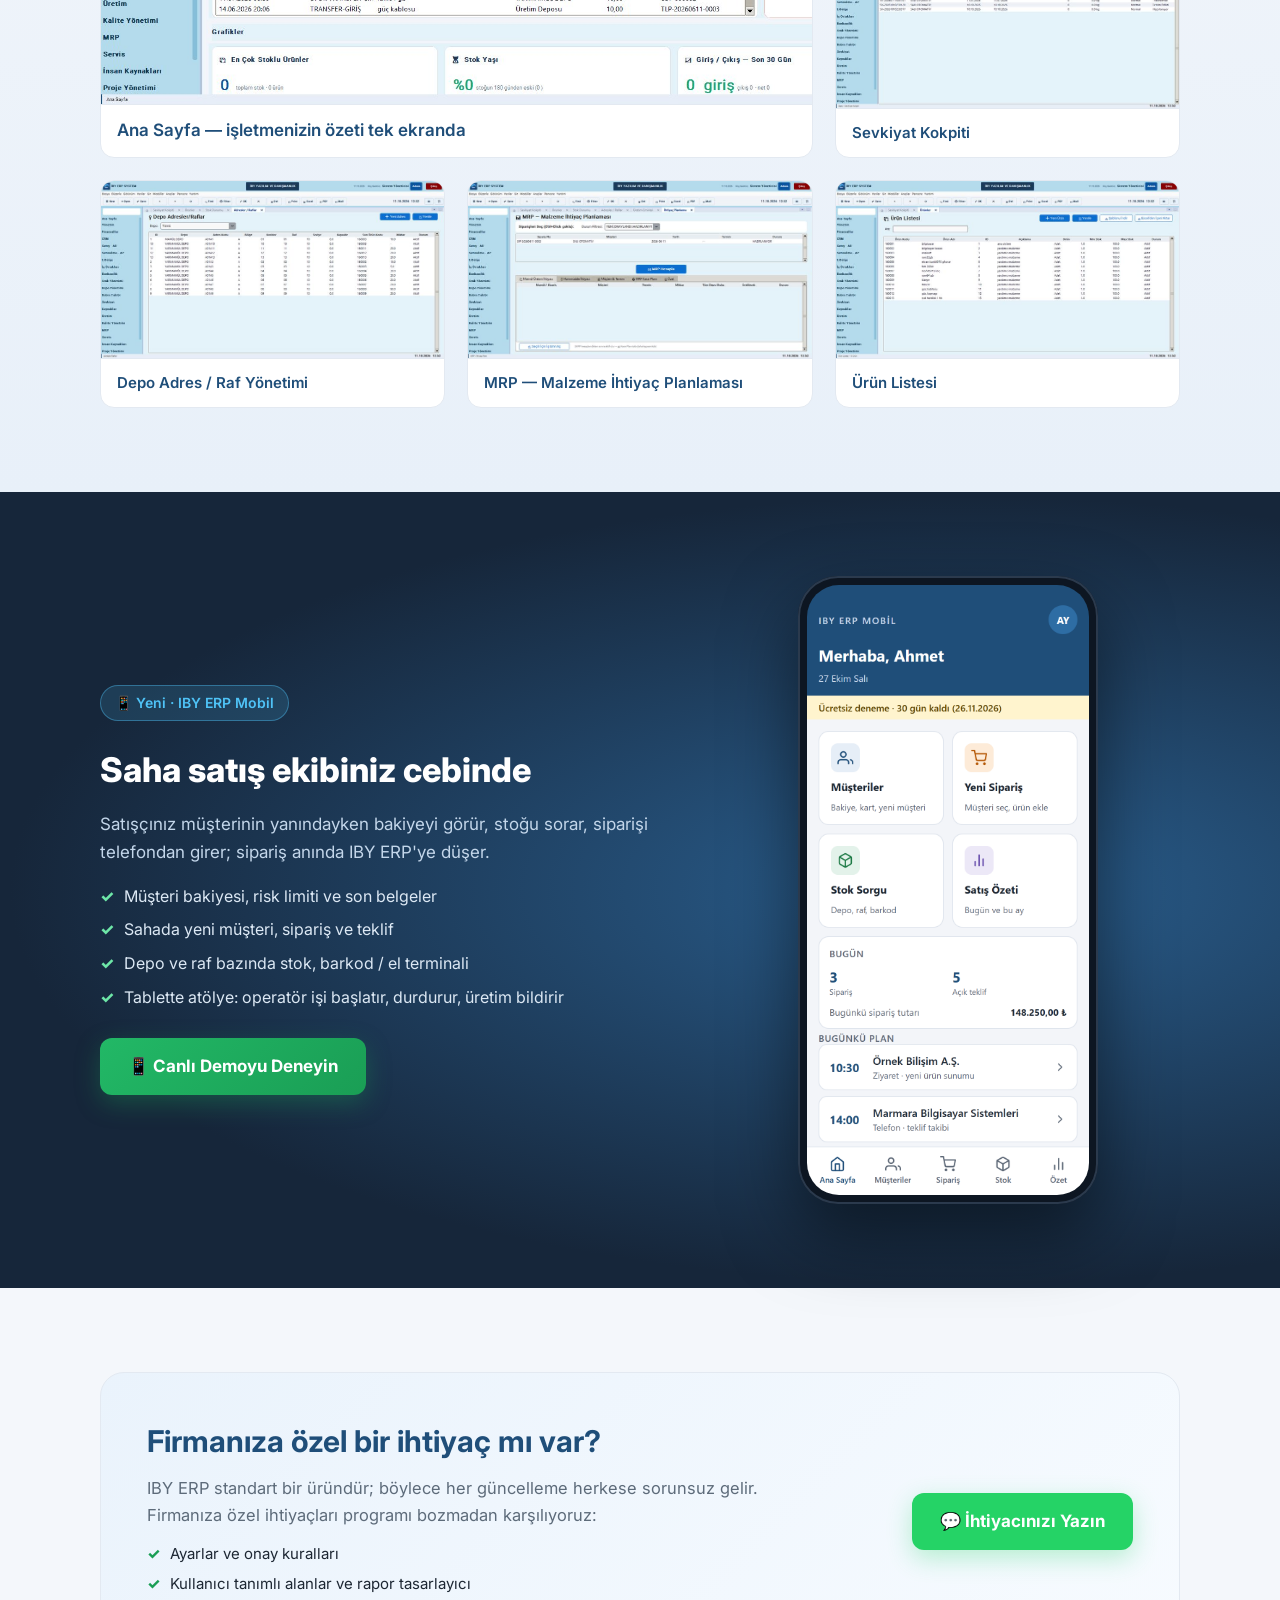
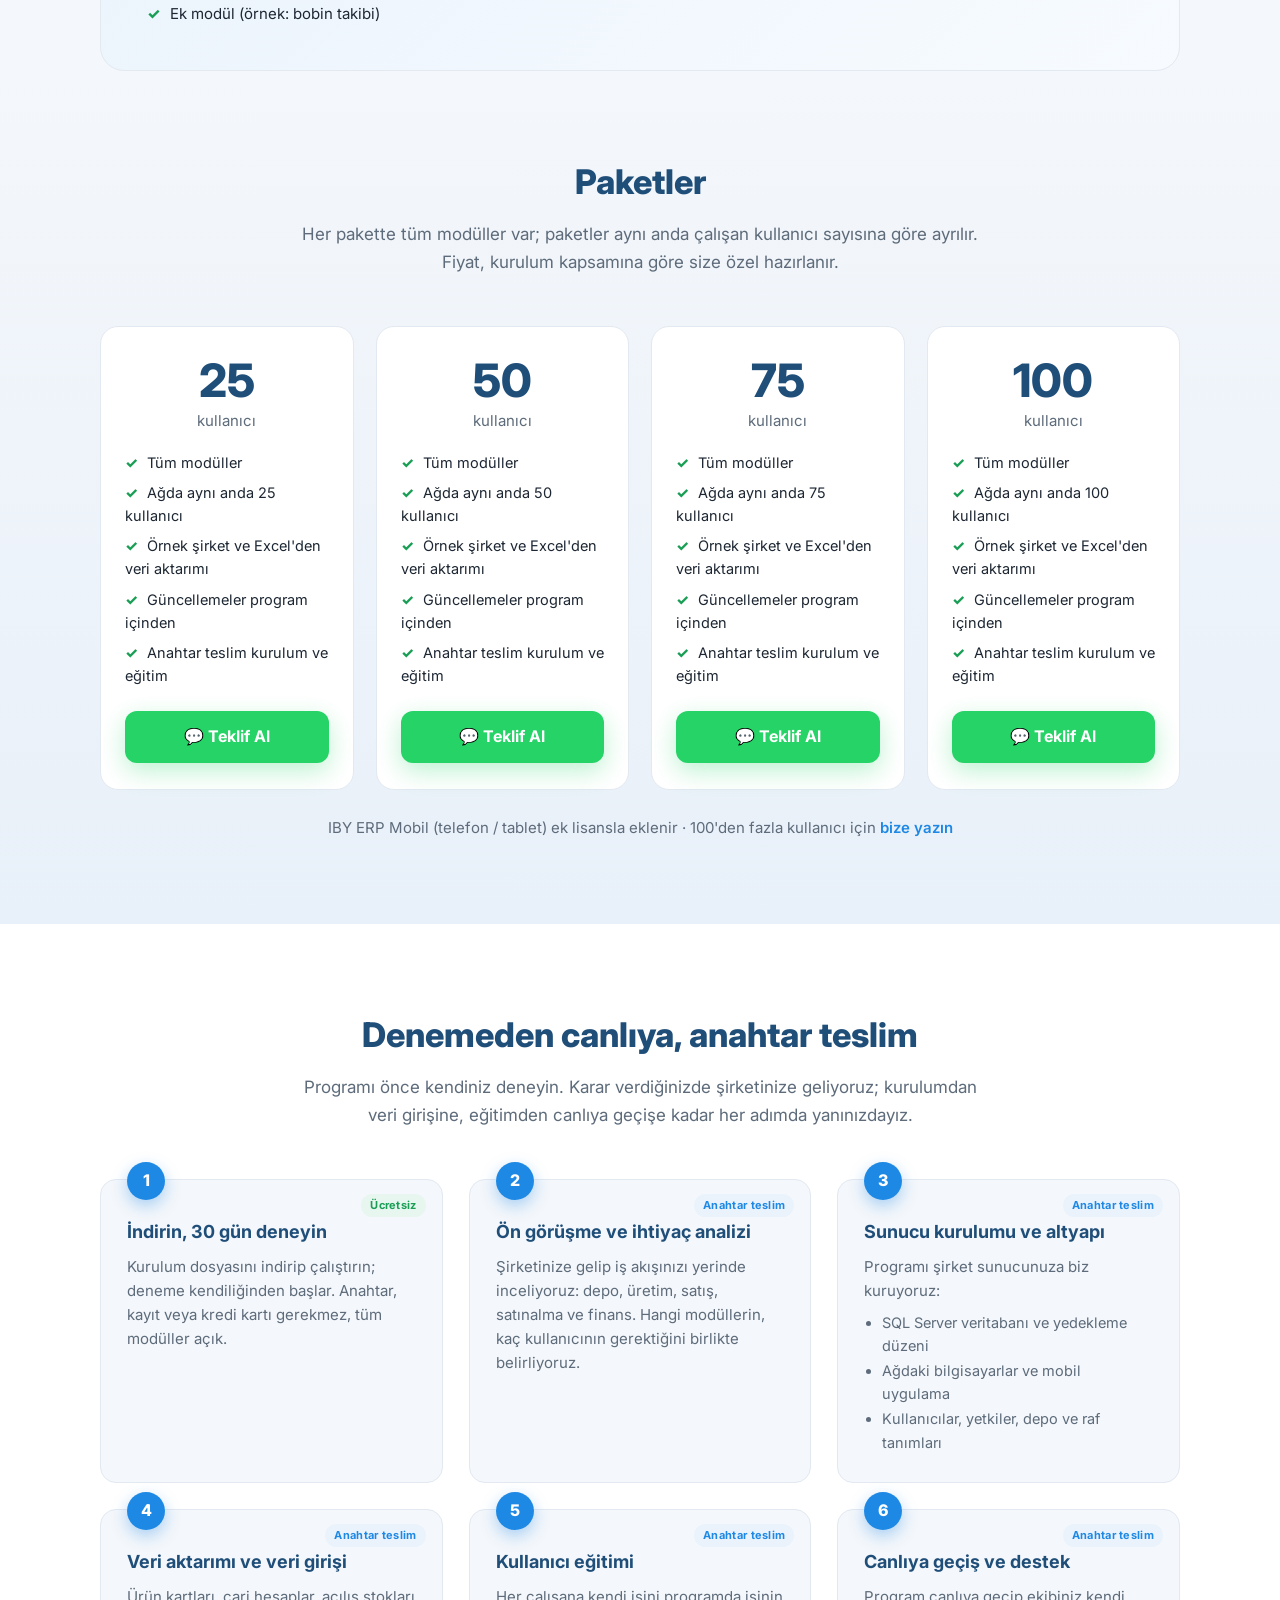
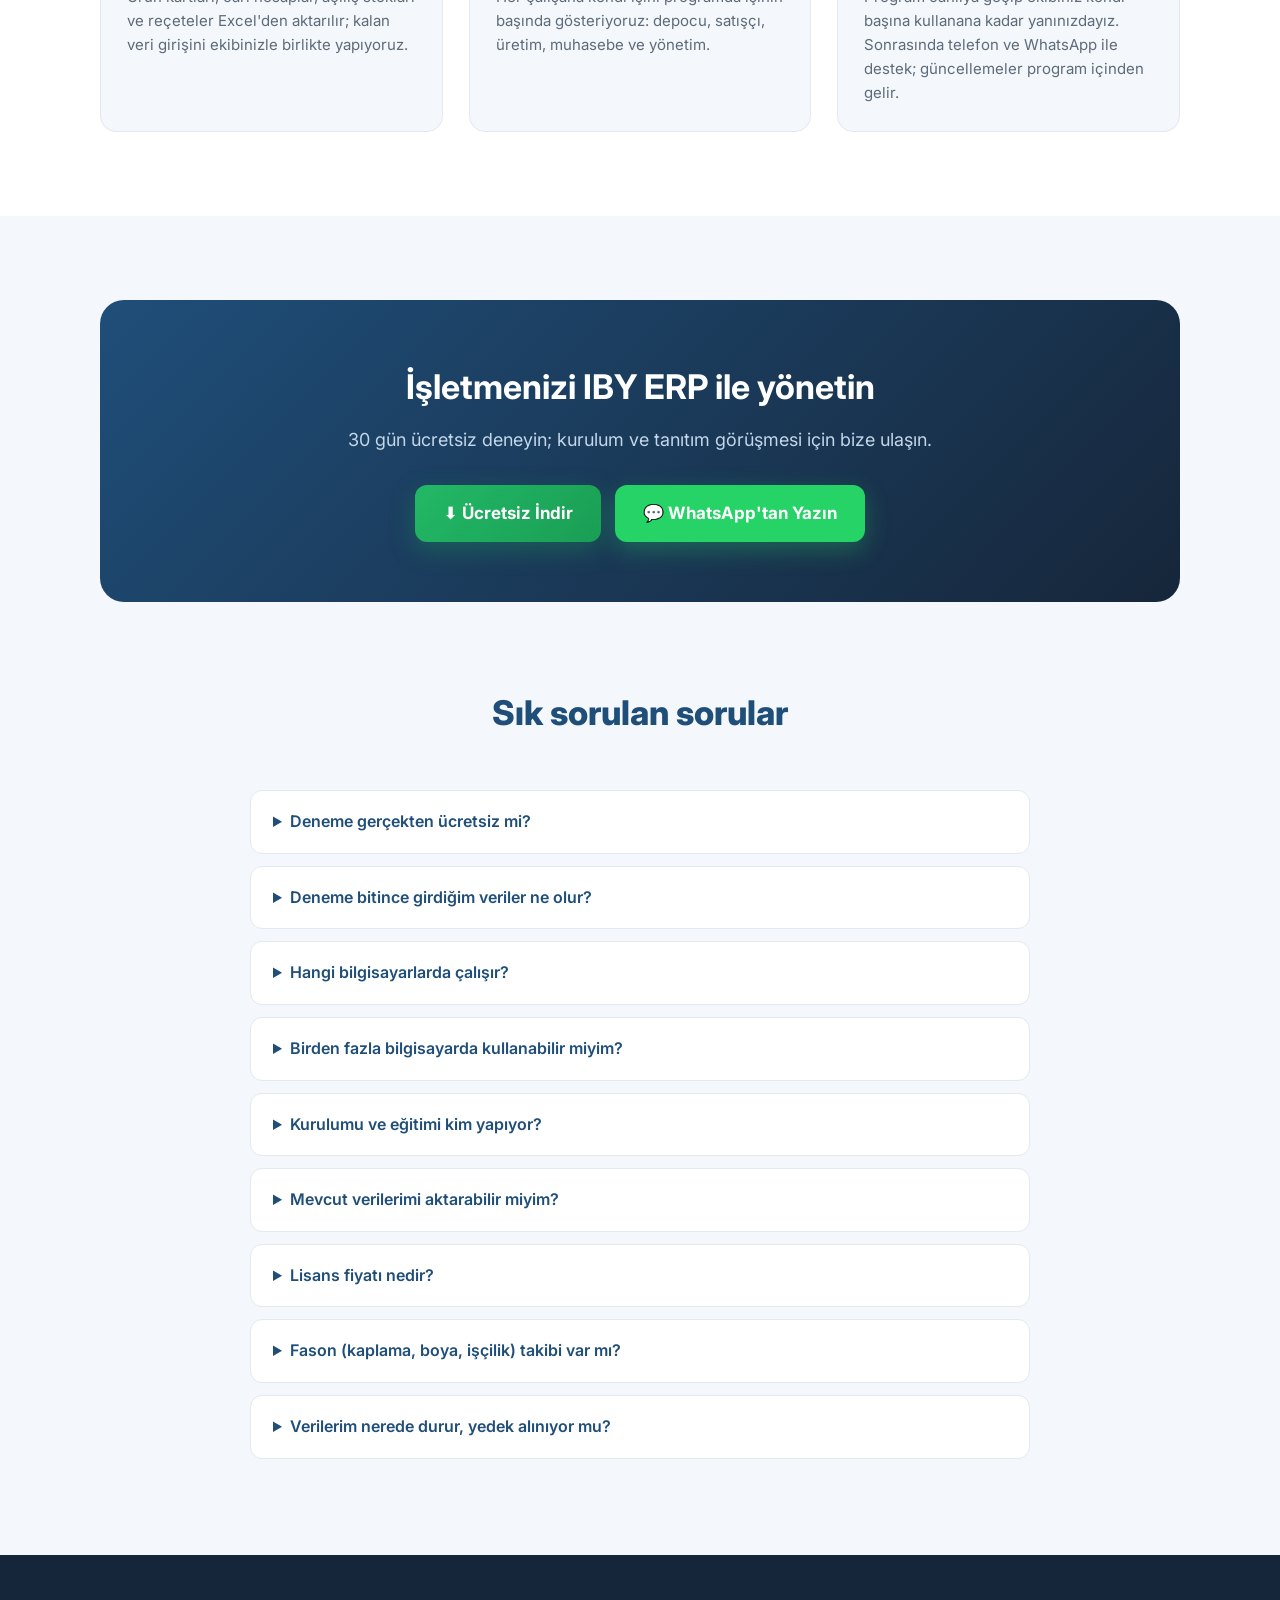
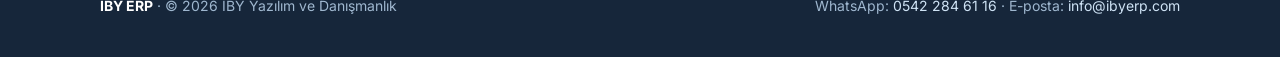
==== commit 0a333138: "Videolar: 3 dakikalık sesli tanıtım videosu en üstte (Ahmet sesi, altyazılı, 5,9 MB)" ====
--- a/index.html
+++ b/index.html
@@ -196,6 +196,10 @@
   .video-kart div { padding: 16px 20px 20px; }
   .video-kart h3 { font-size: 18px; color: var(--lacivert); margin-bottom: 4px; }
   .video-kart p { color: var(--gri); font-size: 15px; }
+  .video-ana { margin: 0 auto 30px; max-width: 920px; }
+  .video-ana .video-kart div { display: flex; gap: 12px; align-items: baseline; flex-wrap: wrap; }
+  .video-ana .video-kart h3 { font-size: 21px; margin: 0; }
+  .video-ana .rozet { font-size: 13px; font-weight: 700; color: #fff; background: var(--lacivert); border-radius: 999px; padding: 2px 10px; }
   .video-not { text-align: center; color: var(--gri); font-size: 14px; margin-top: 22px; }
 
   /* Neden IBY ERP */
@@ -374,7 +378,15 @@
       <div class="kap">
         <div class="baslik">
           <h2>Programı çalışırken görün</h2>
-          <p>Kısa ekran turları; örnek şirket verileriyle, programın kendi ekranlarından.</p>
+          <p>Önce 3 dakikalık sesli tanıtım; ardından kısa ekran turları. Hepsi örnek şirket verileriyle, programın kendi ekranlarından.</p>
+        </div>
+        <div class="video-ana">
+          <div class="video-kart">
+            <video controls preload="metadata" playsinline poster="video/tanitim.jpg" data-goatcounter-click="video-tanitim">
+              <source src="video/tanitim.mp4" type="video/mp4">
+            </video>
+            <div><h3>IBY ERP tanıtımı</h3><span class="rozet">Sesli · 3 dk</span><p>Satıştan faturaya, stok ve depo, üretim ve atölye, fason, muhasebe ve mobil — tek videoda.</p></div>
+          </div>
         </div>
         <div class="videolar">
         <div class="video-kart">
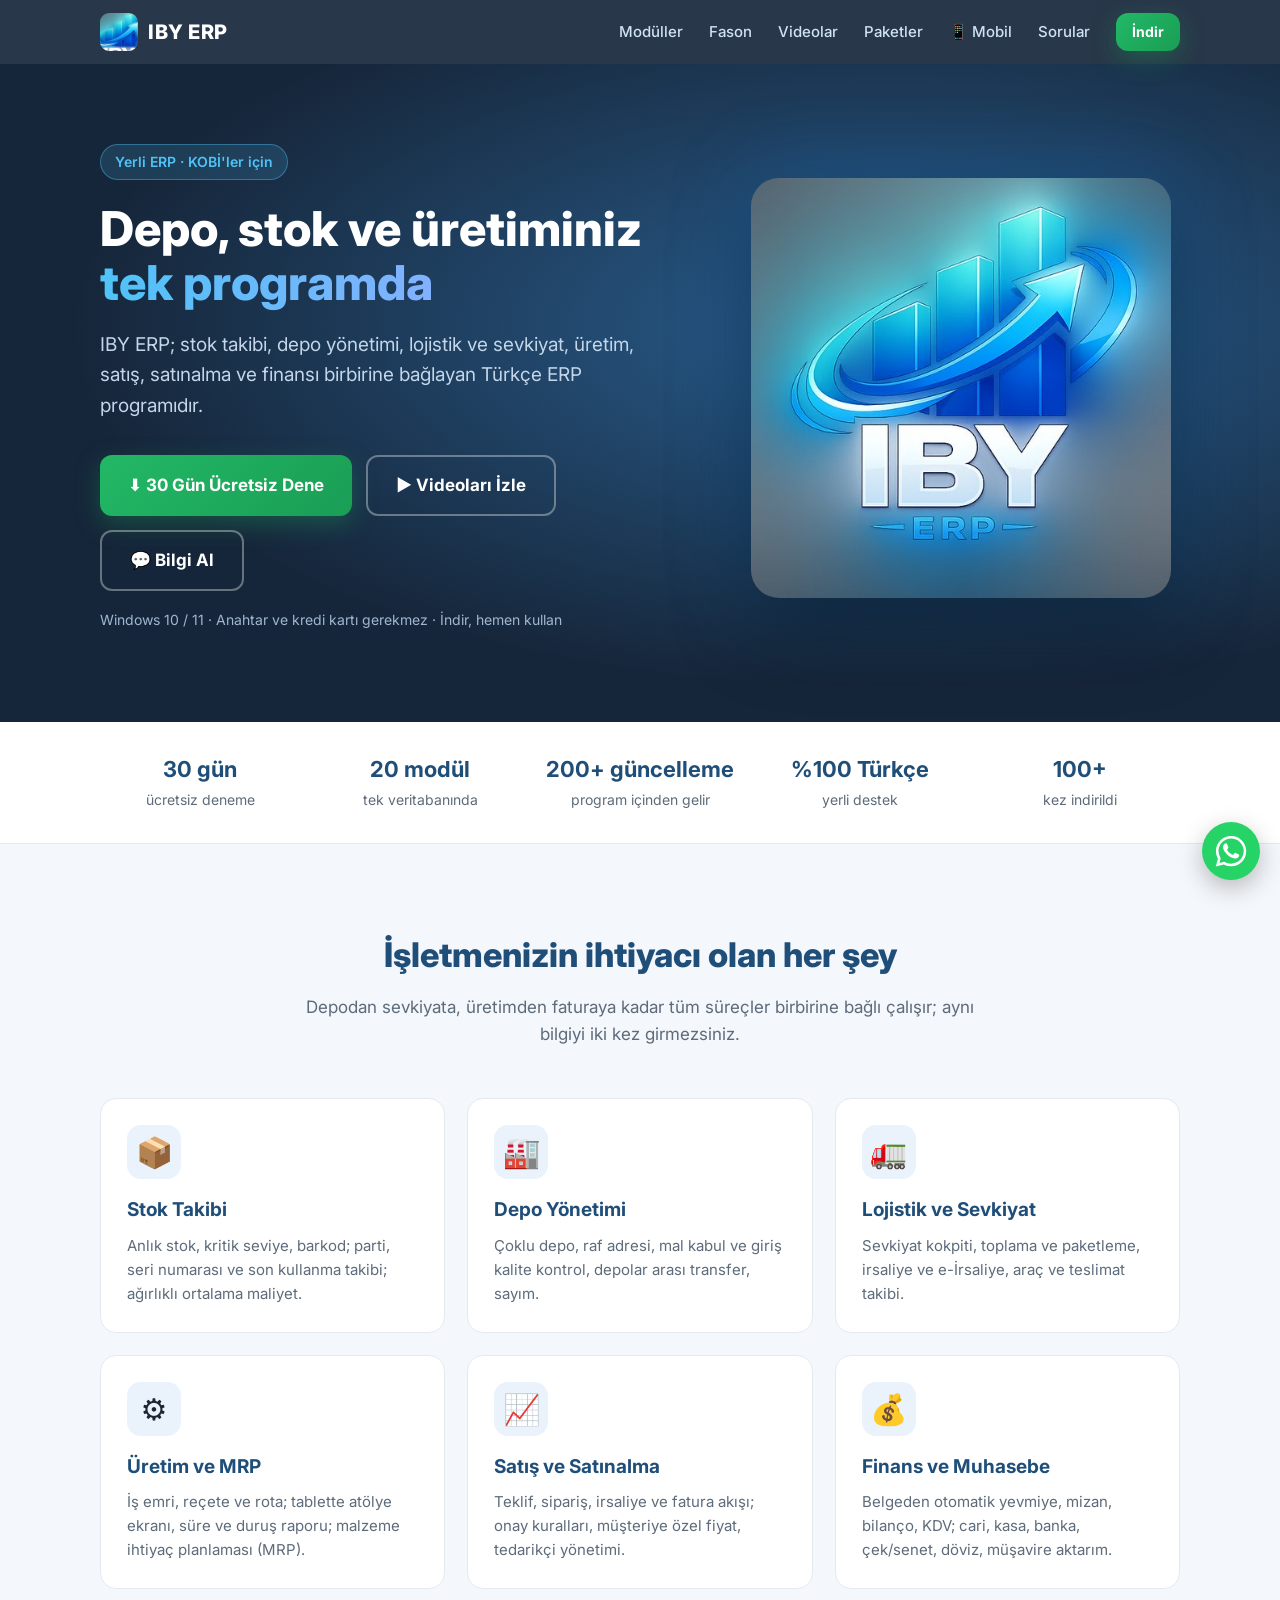
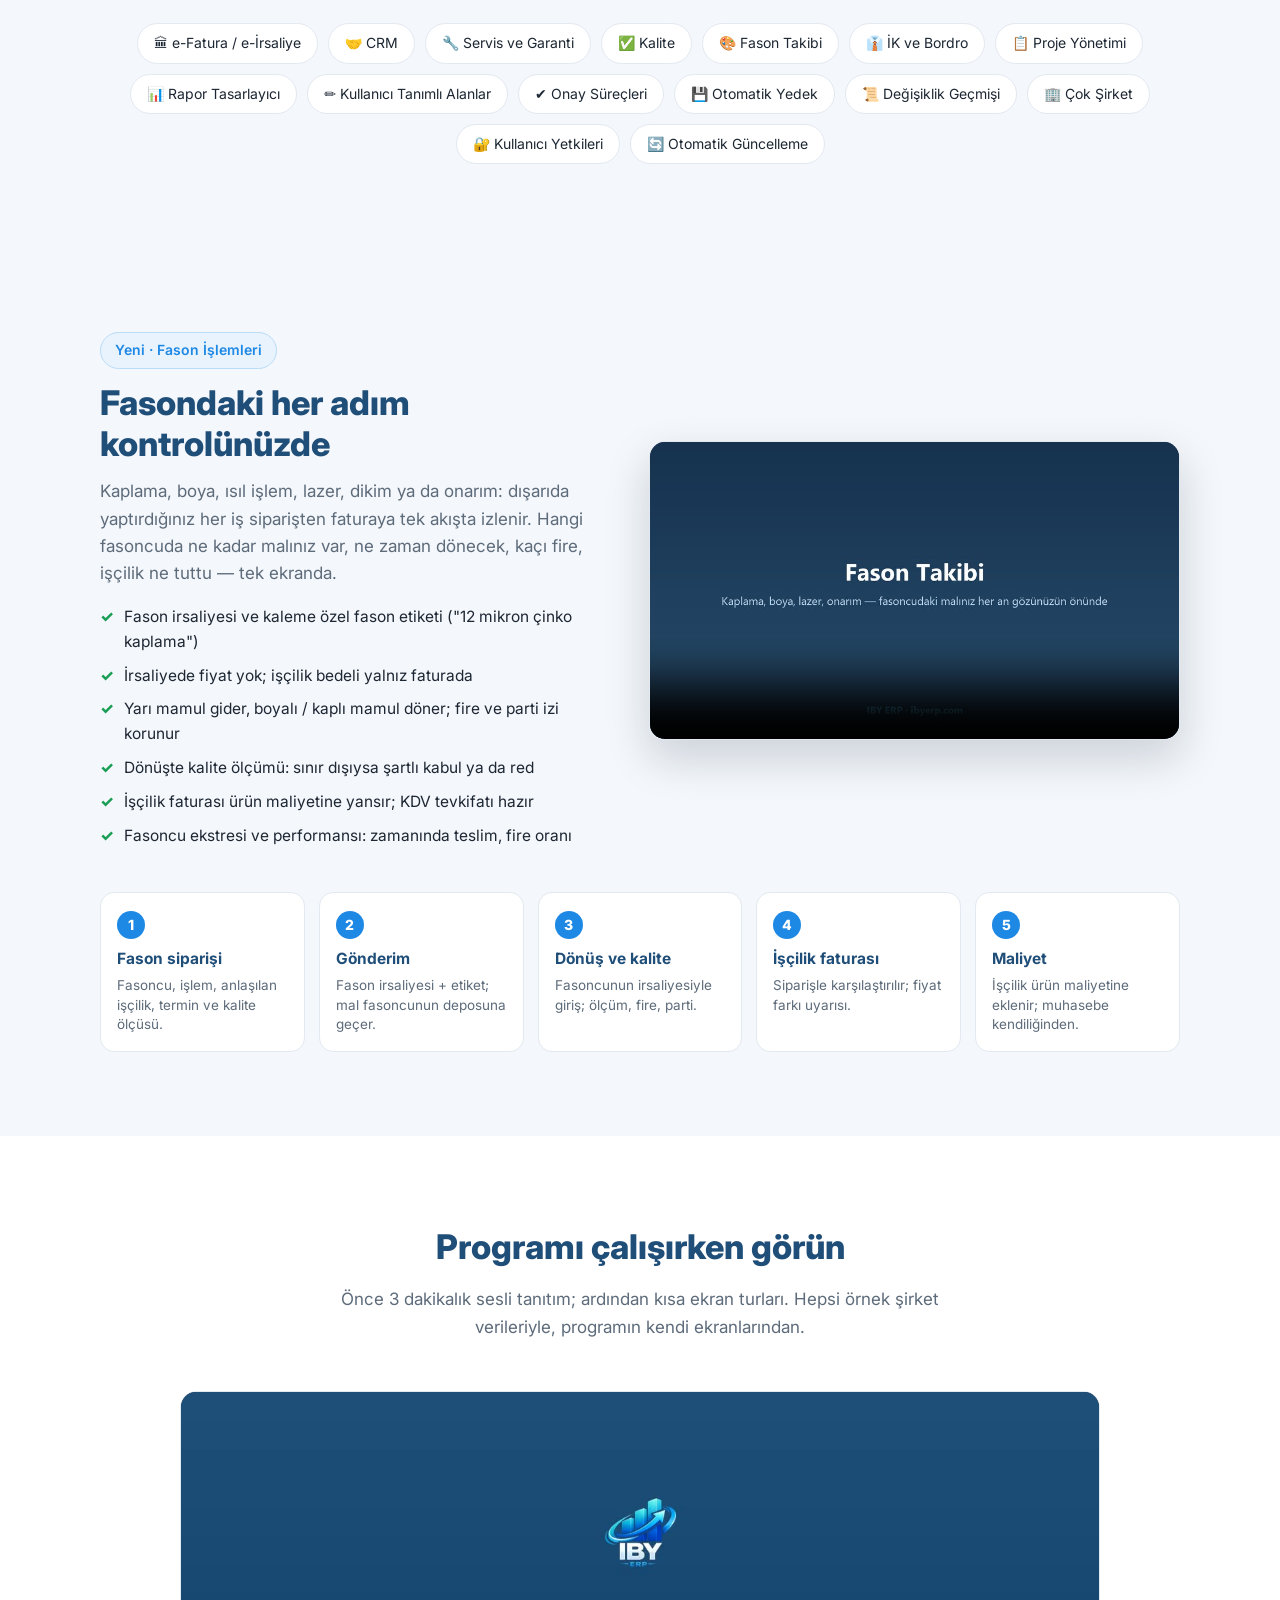
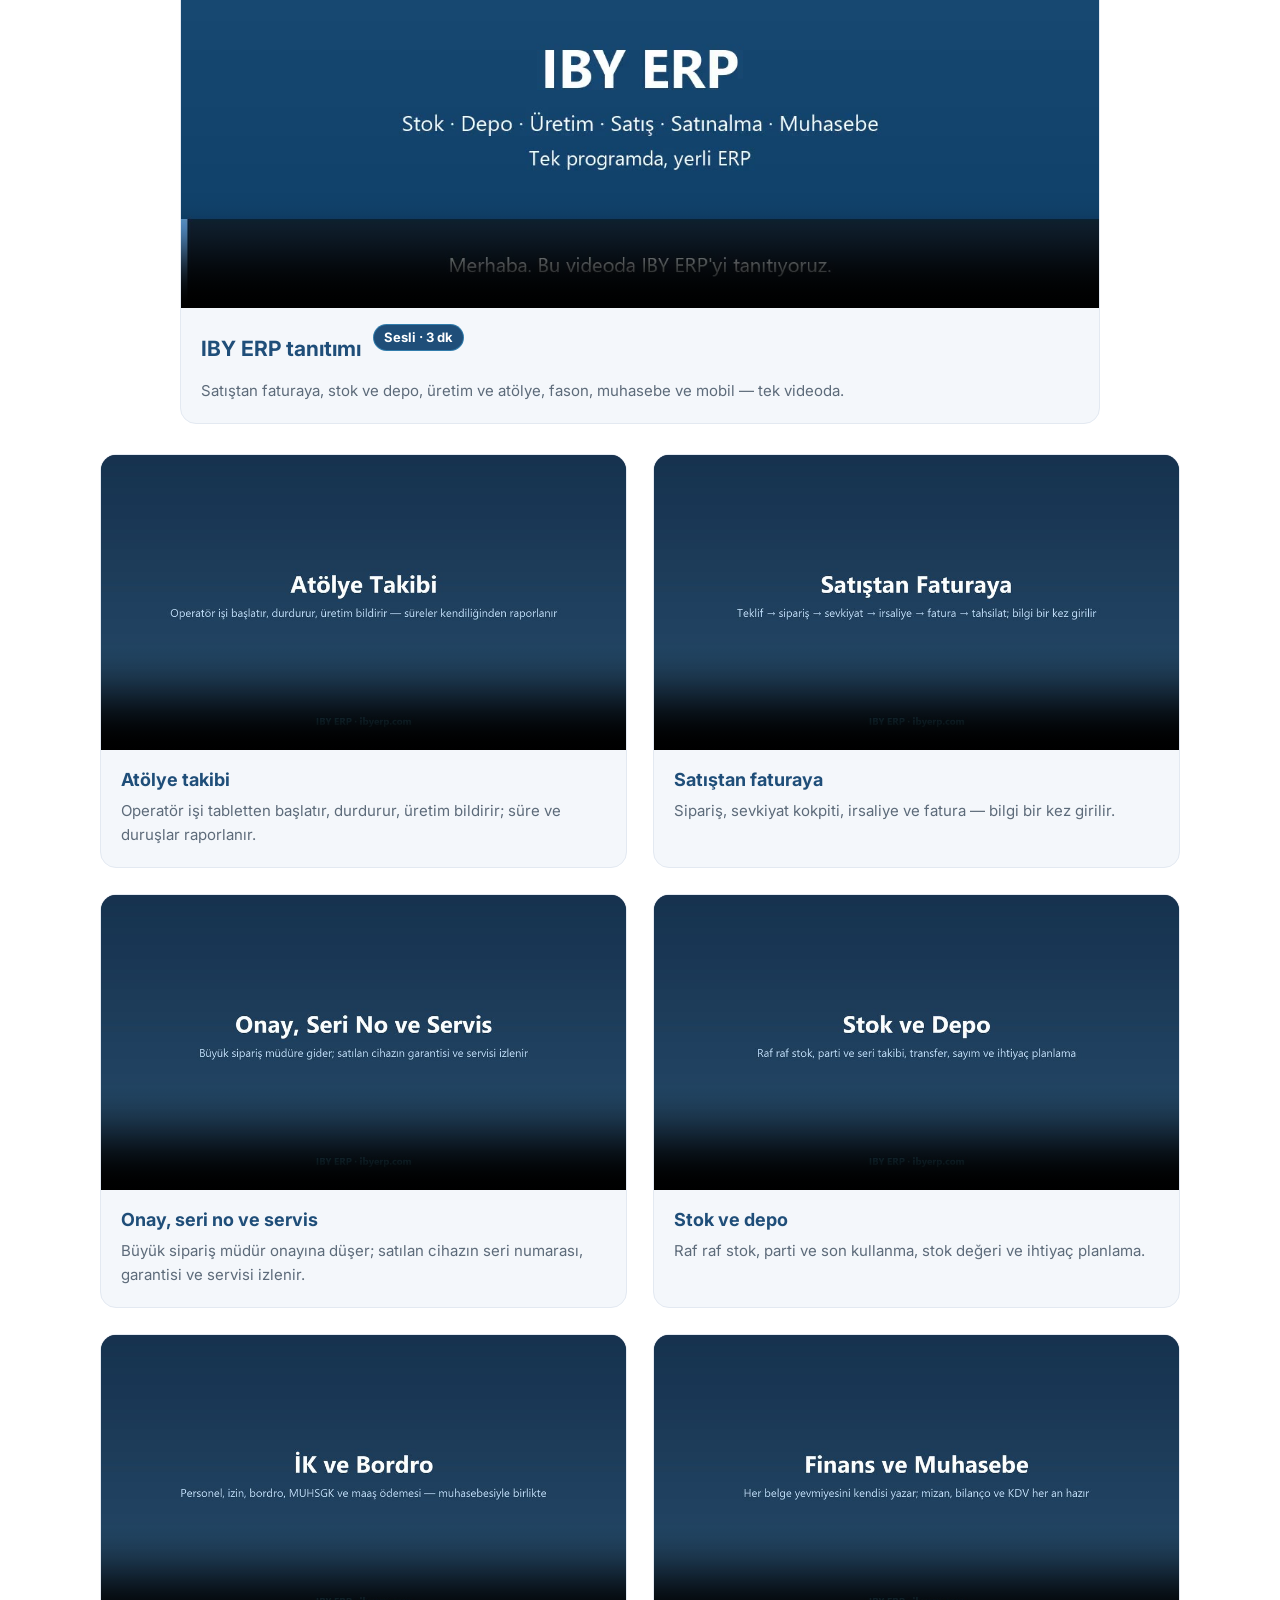
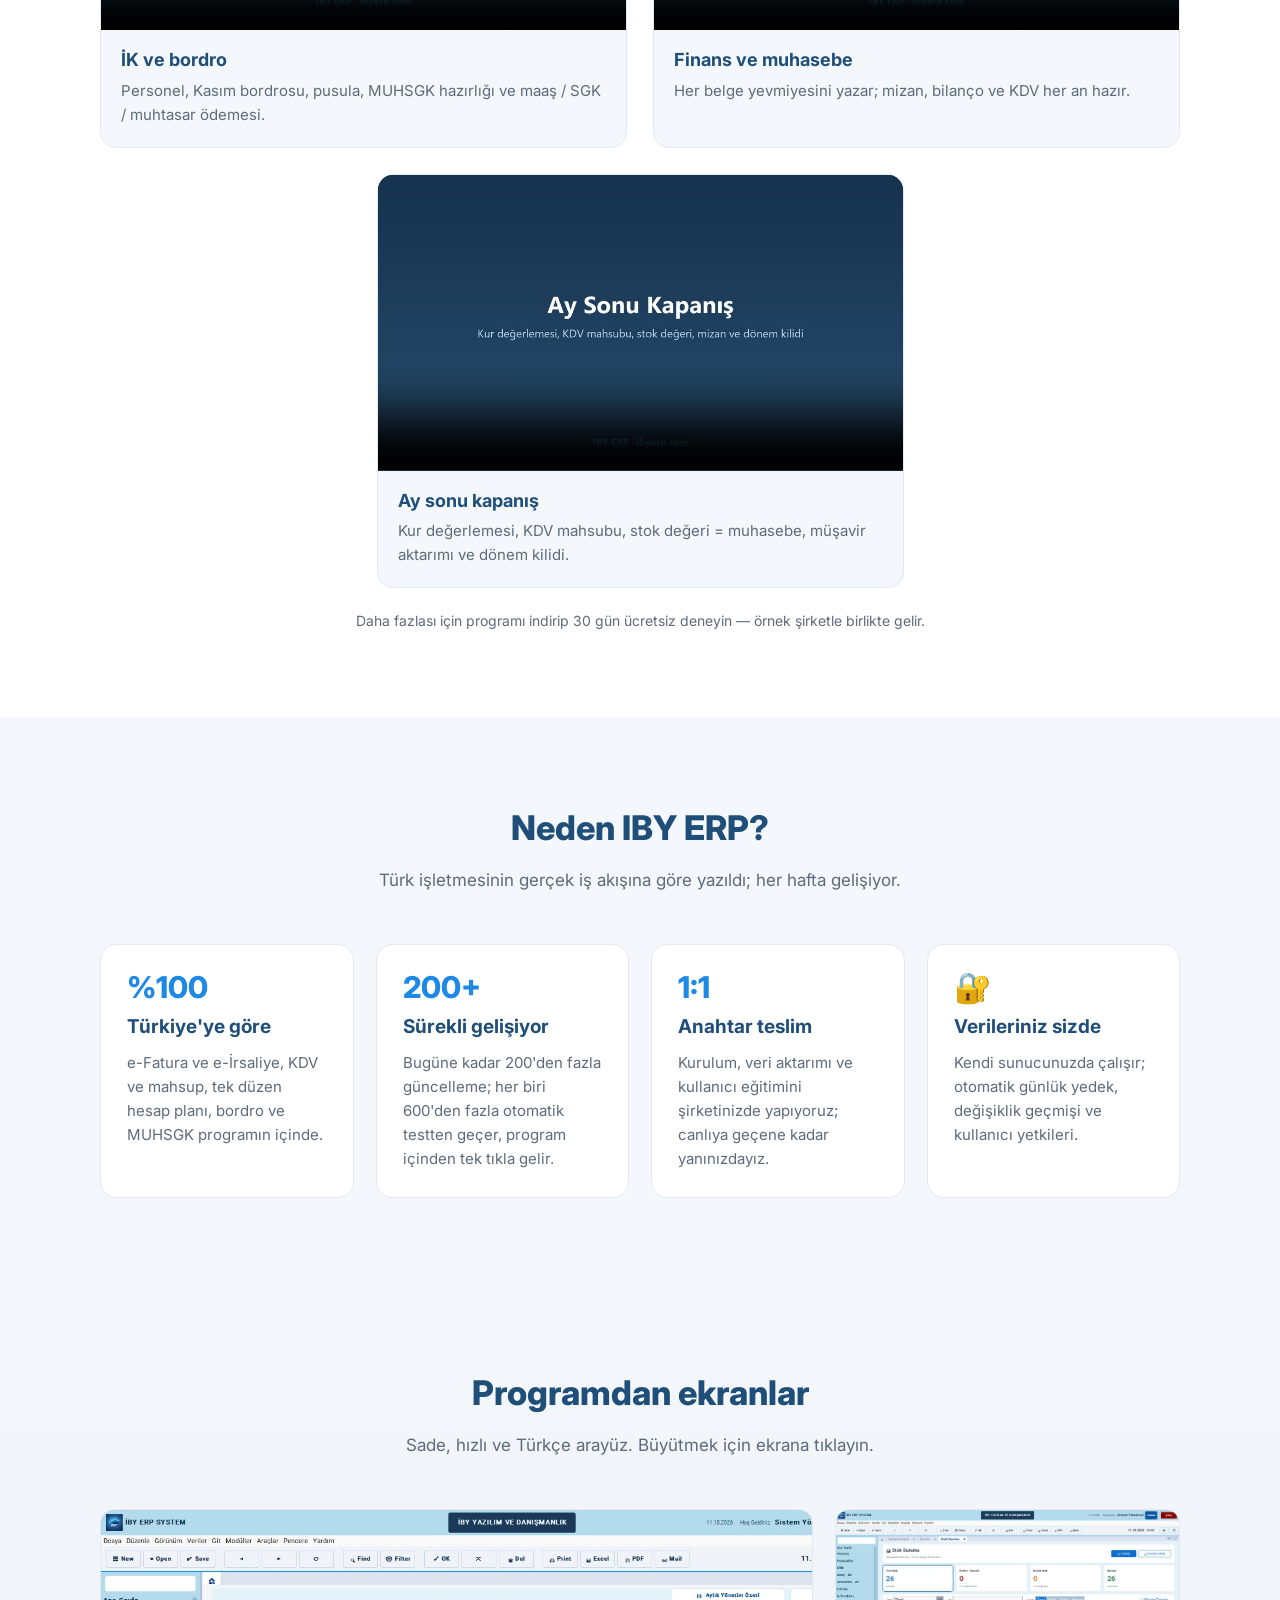
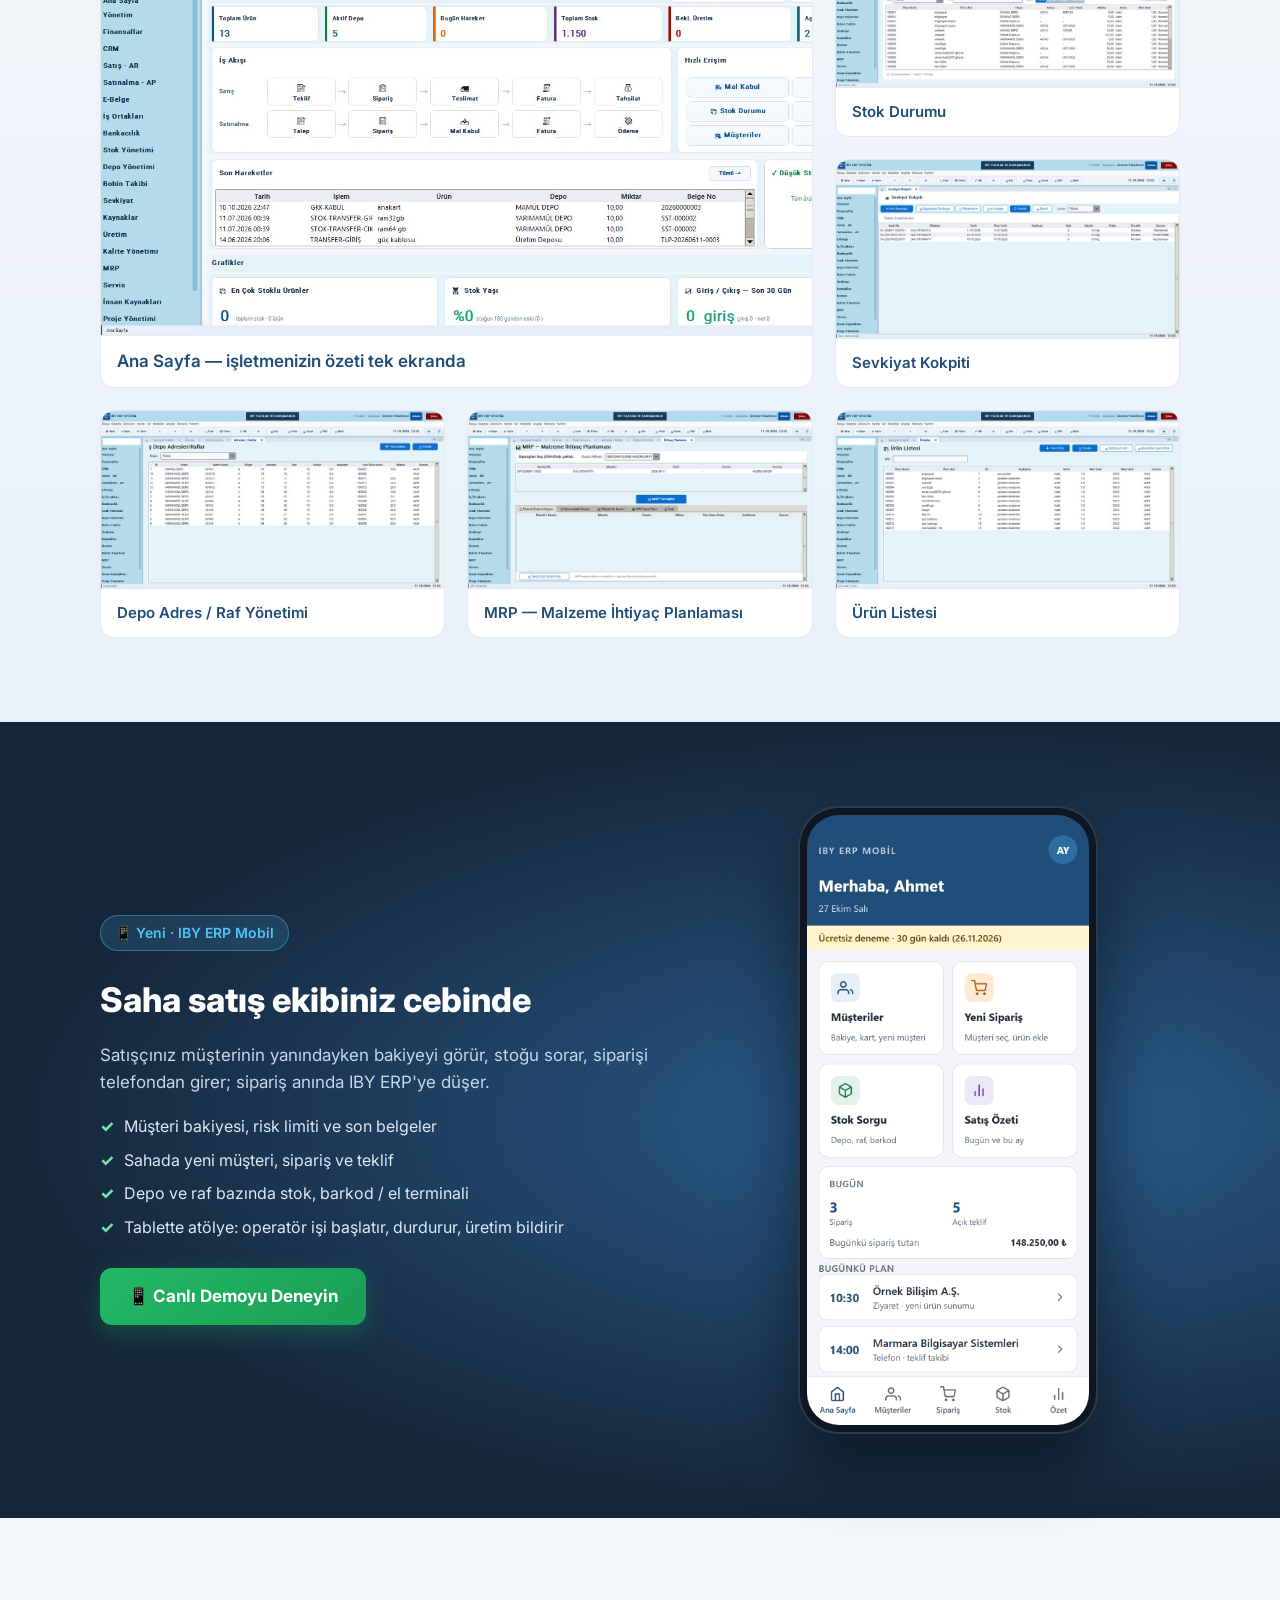
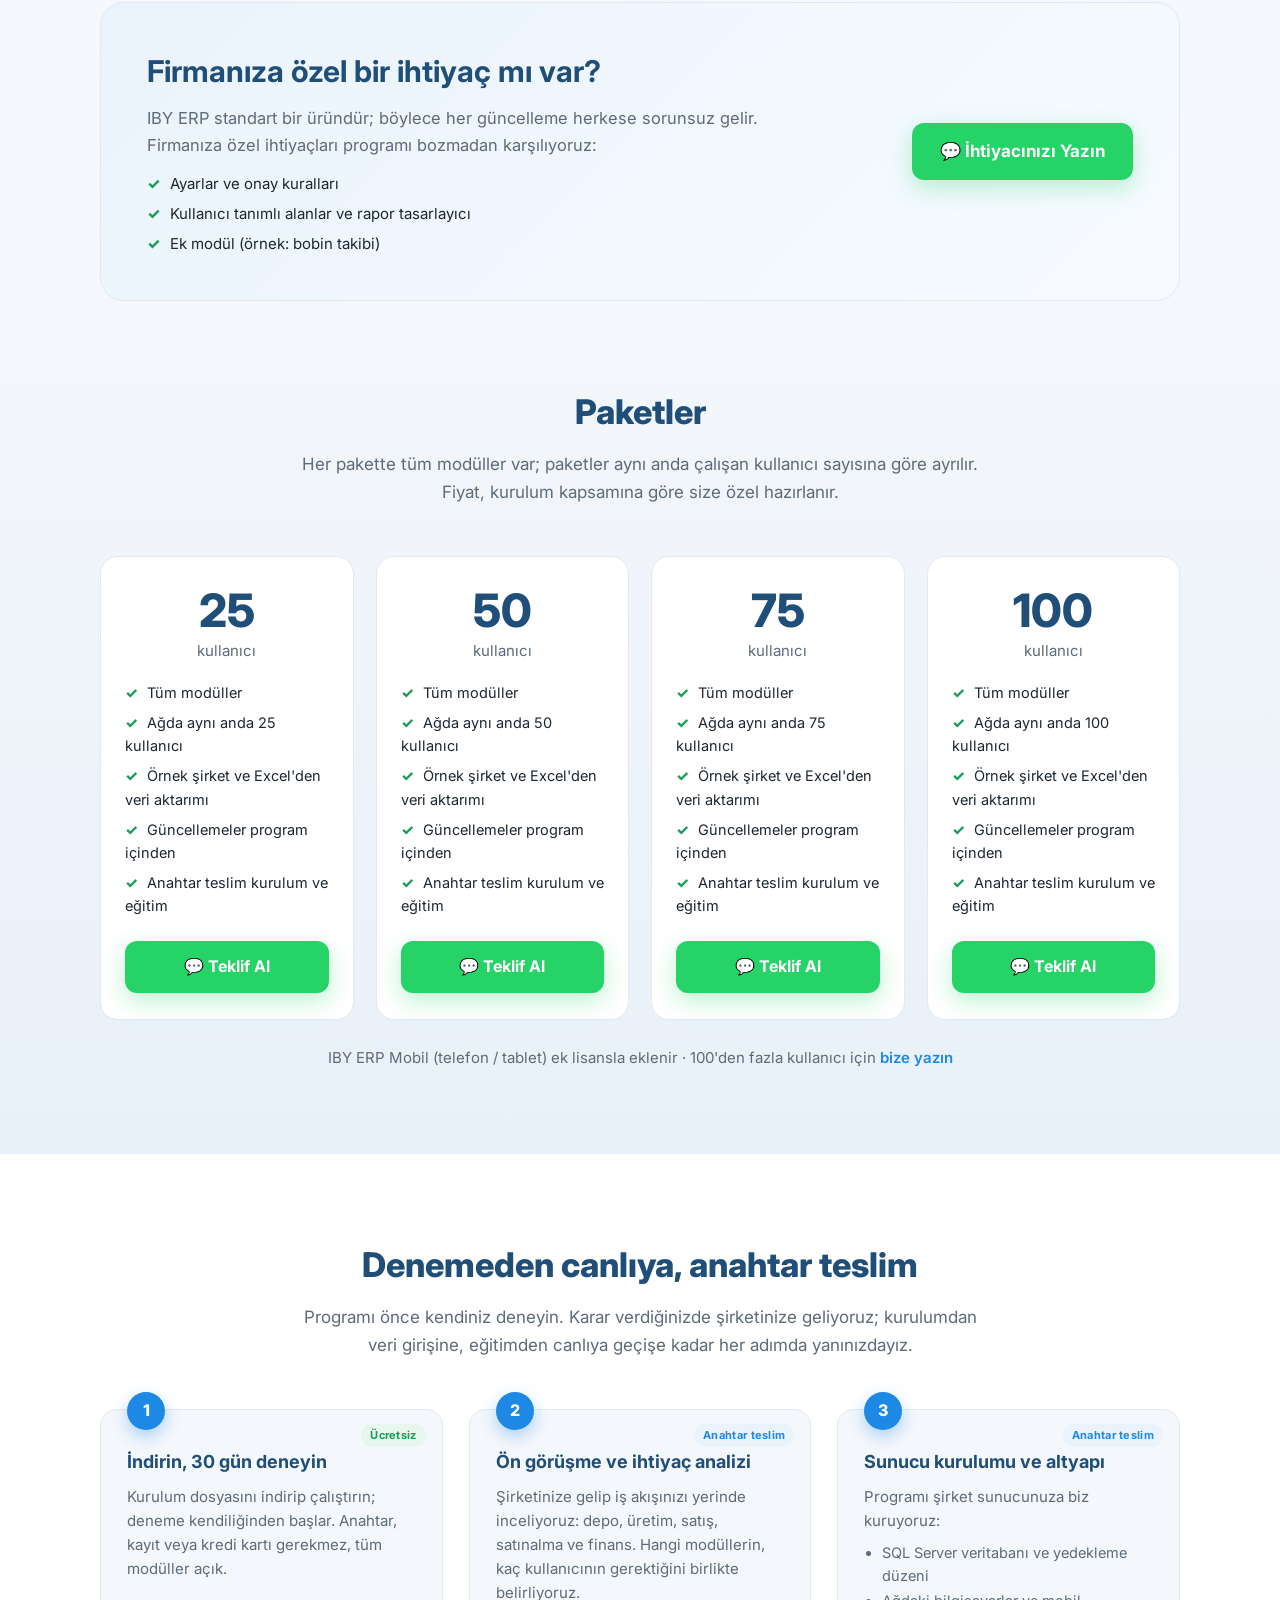
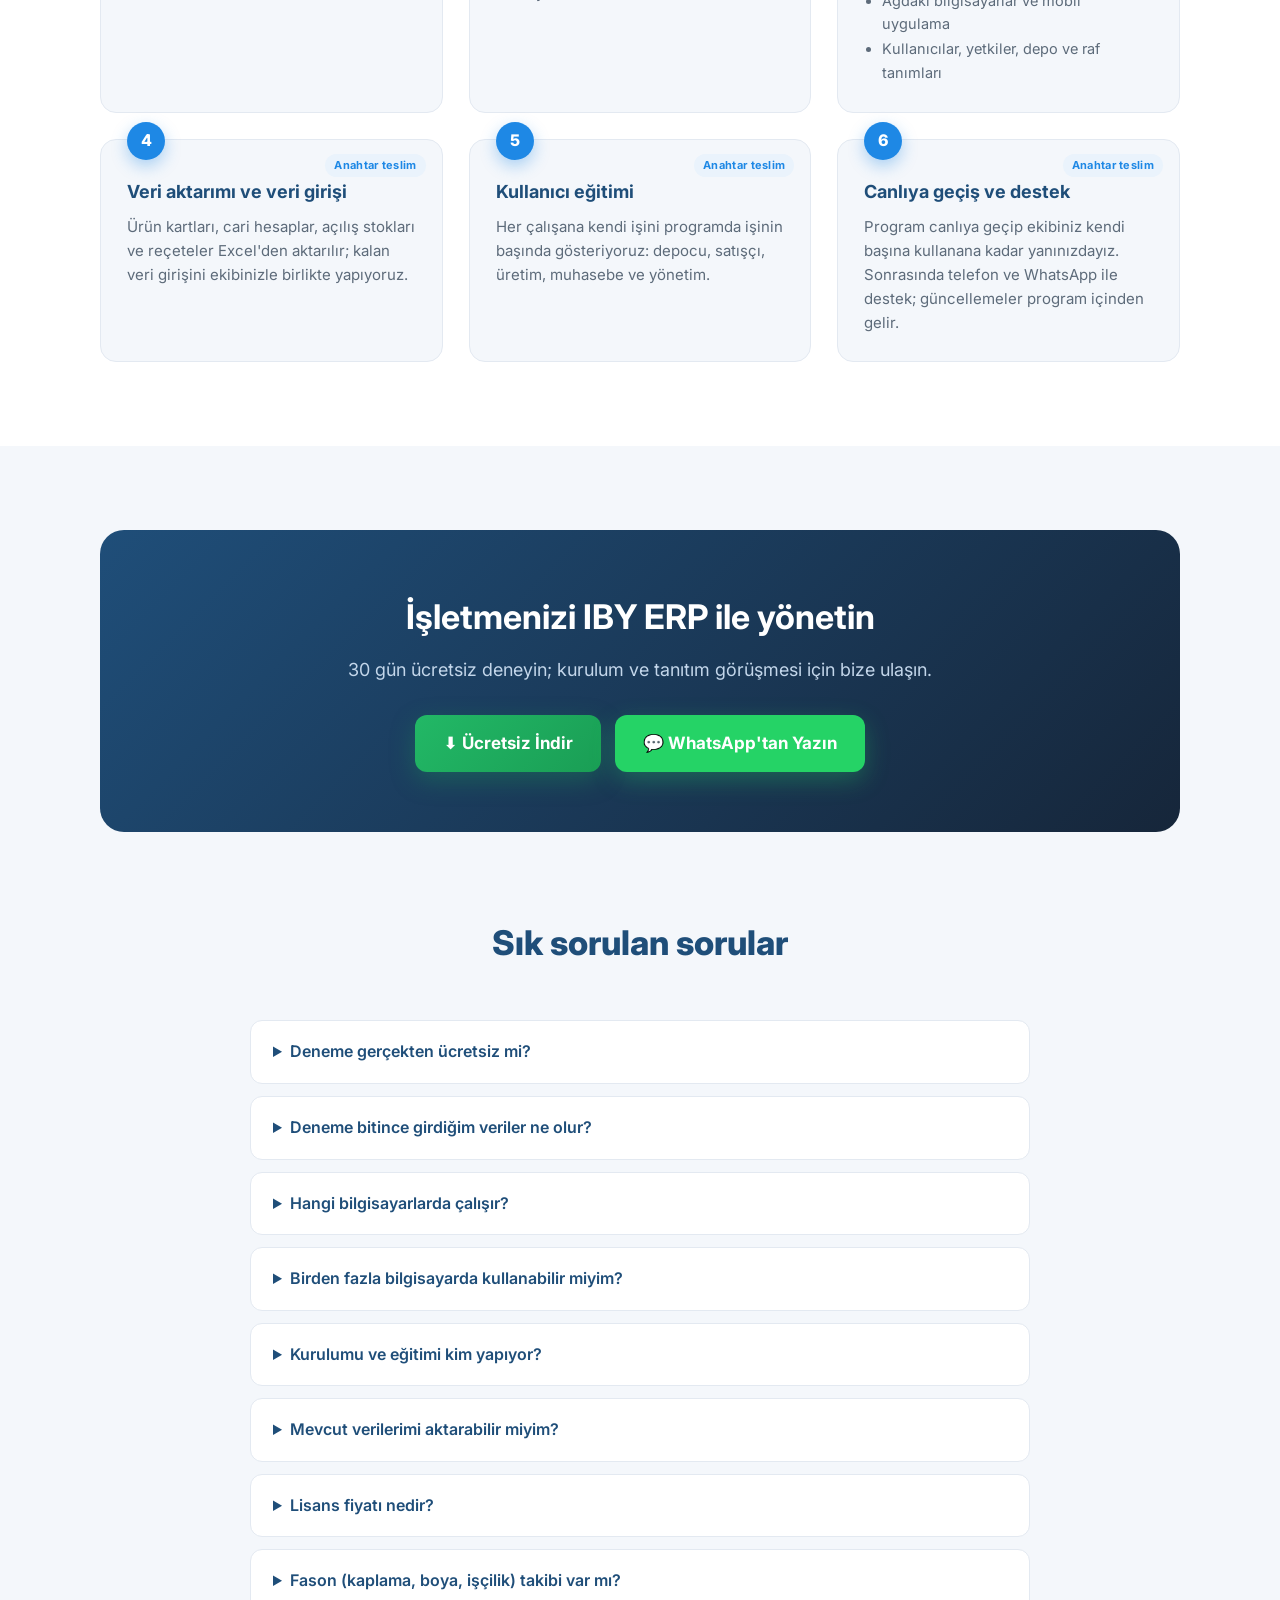
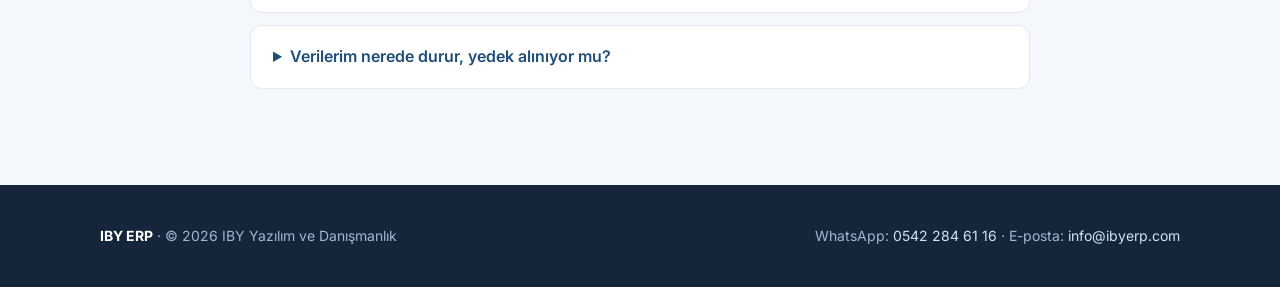
==== commit 9a861097: "Videolar: tanıtım kartı tam genişlik (tek kalan kart kuralından ayrıldı)" ====
--- a/index.html
+++ b/index.html
@@ -196,8 +196,10 @@
   .video-kart div { padding: 16px 20px 20px; }
   .video-kart h3 { font-size: 18px; color: var(--lacivert); margin-bottom: 4px; }
   .video-kart p { color: var(--gri); font-size: 15px; }
-  .video-ana { margin: 0 auto 30px; max-width: 920px; }
-  .video-ana .video-kart div { display: flex; gap: 12px; align-items: baseline; flex-wrap: wrap; }
+  .video-ana { margin: 0 auto 30px; width: 100%; max-width: 920px; }
+  .video-ana .video-kart div { display: flex; gap: 6px 12px; align-items: center; flex-wrap: wrap; }
+  .video-ana .video-kart p { flex-basis: 100%; }
+  .video-ana .video-kart:last-child:nth-child(odd) { width: 100%; }   /* kliplerdeki 'tek kalan yarım genişlik' kuralı değil */
   .video-ana .video-kart h3 { font-size: 21px; margin: 0; }
   .video-ana .rozet { font-size: 13px; font-weight: 700; color: #fff; background: var(--lacivert); border-radius: 999px; padding: 2px 10px; }
   .video-not { text-align: center; color: var(--gri); font-size: 14px; margin-top: 22px; }
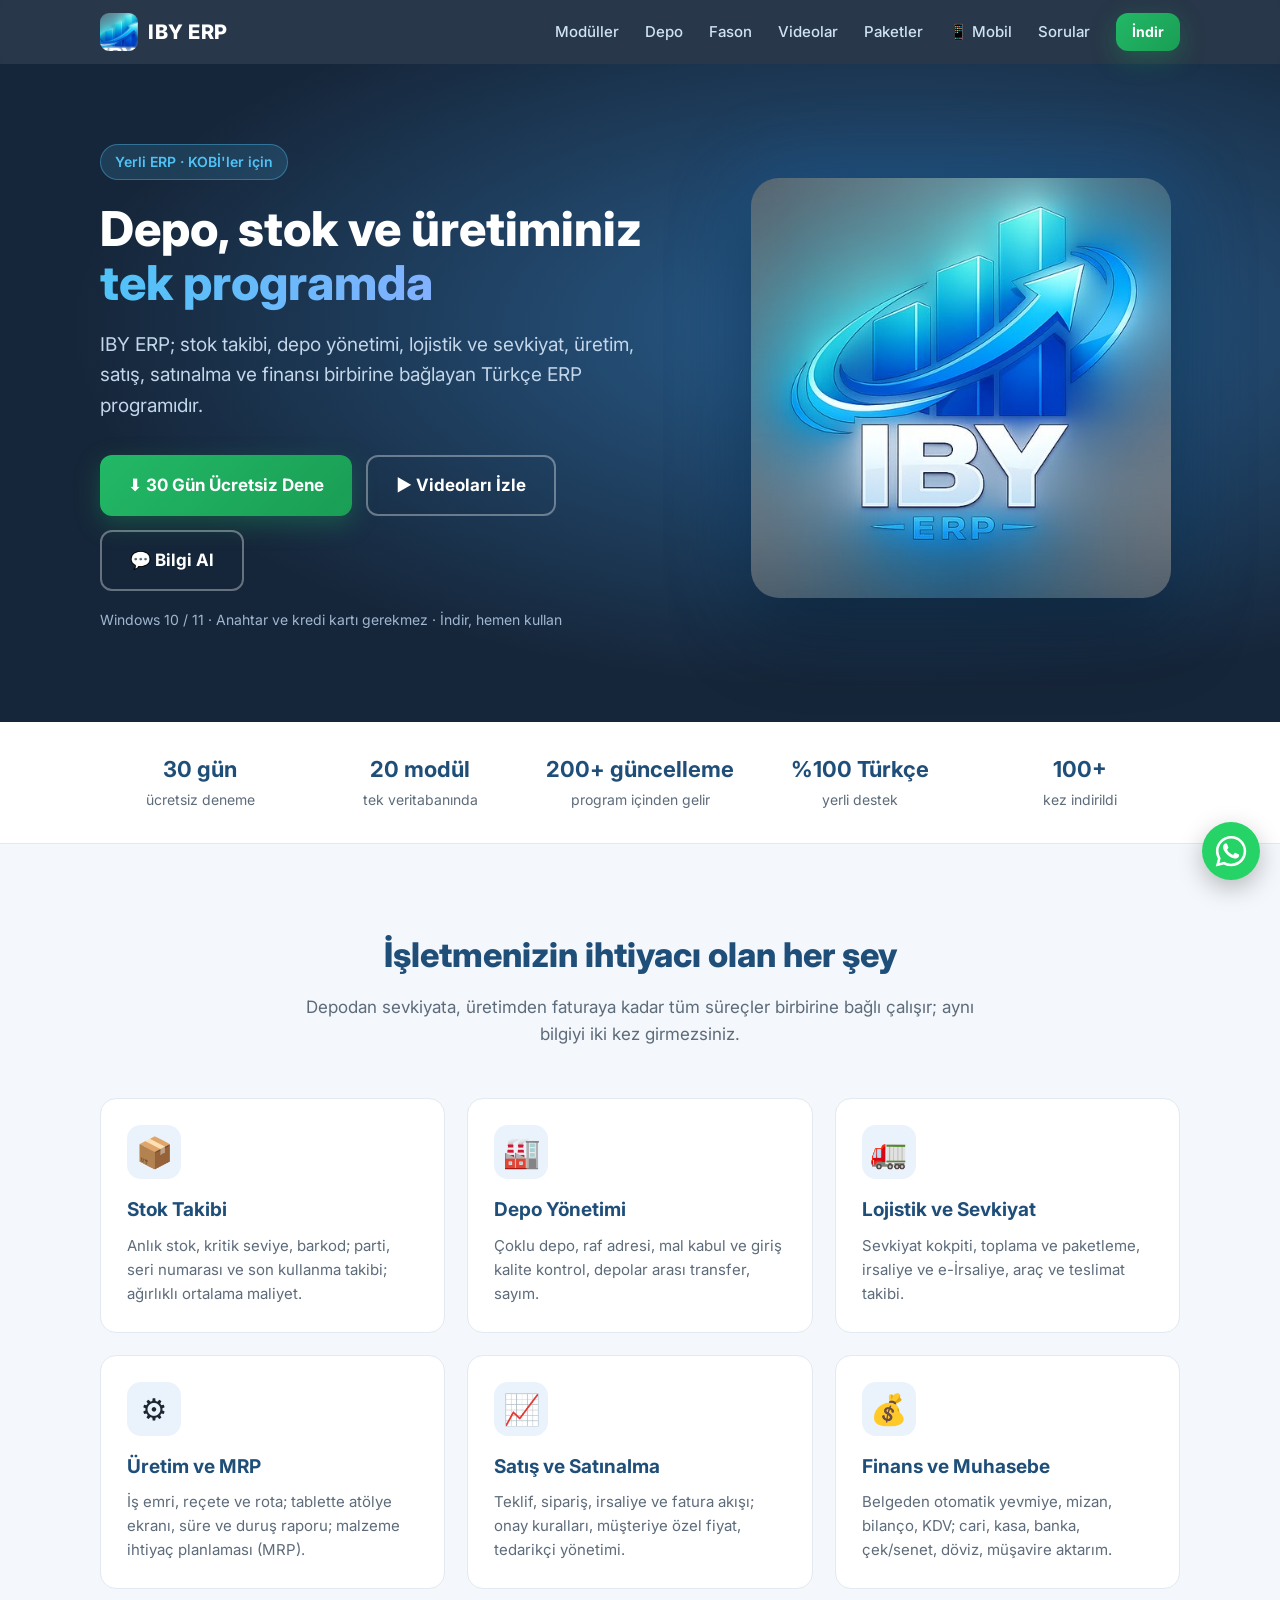
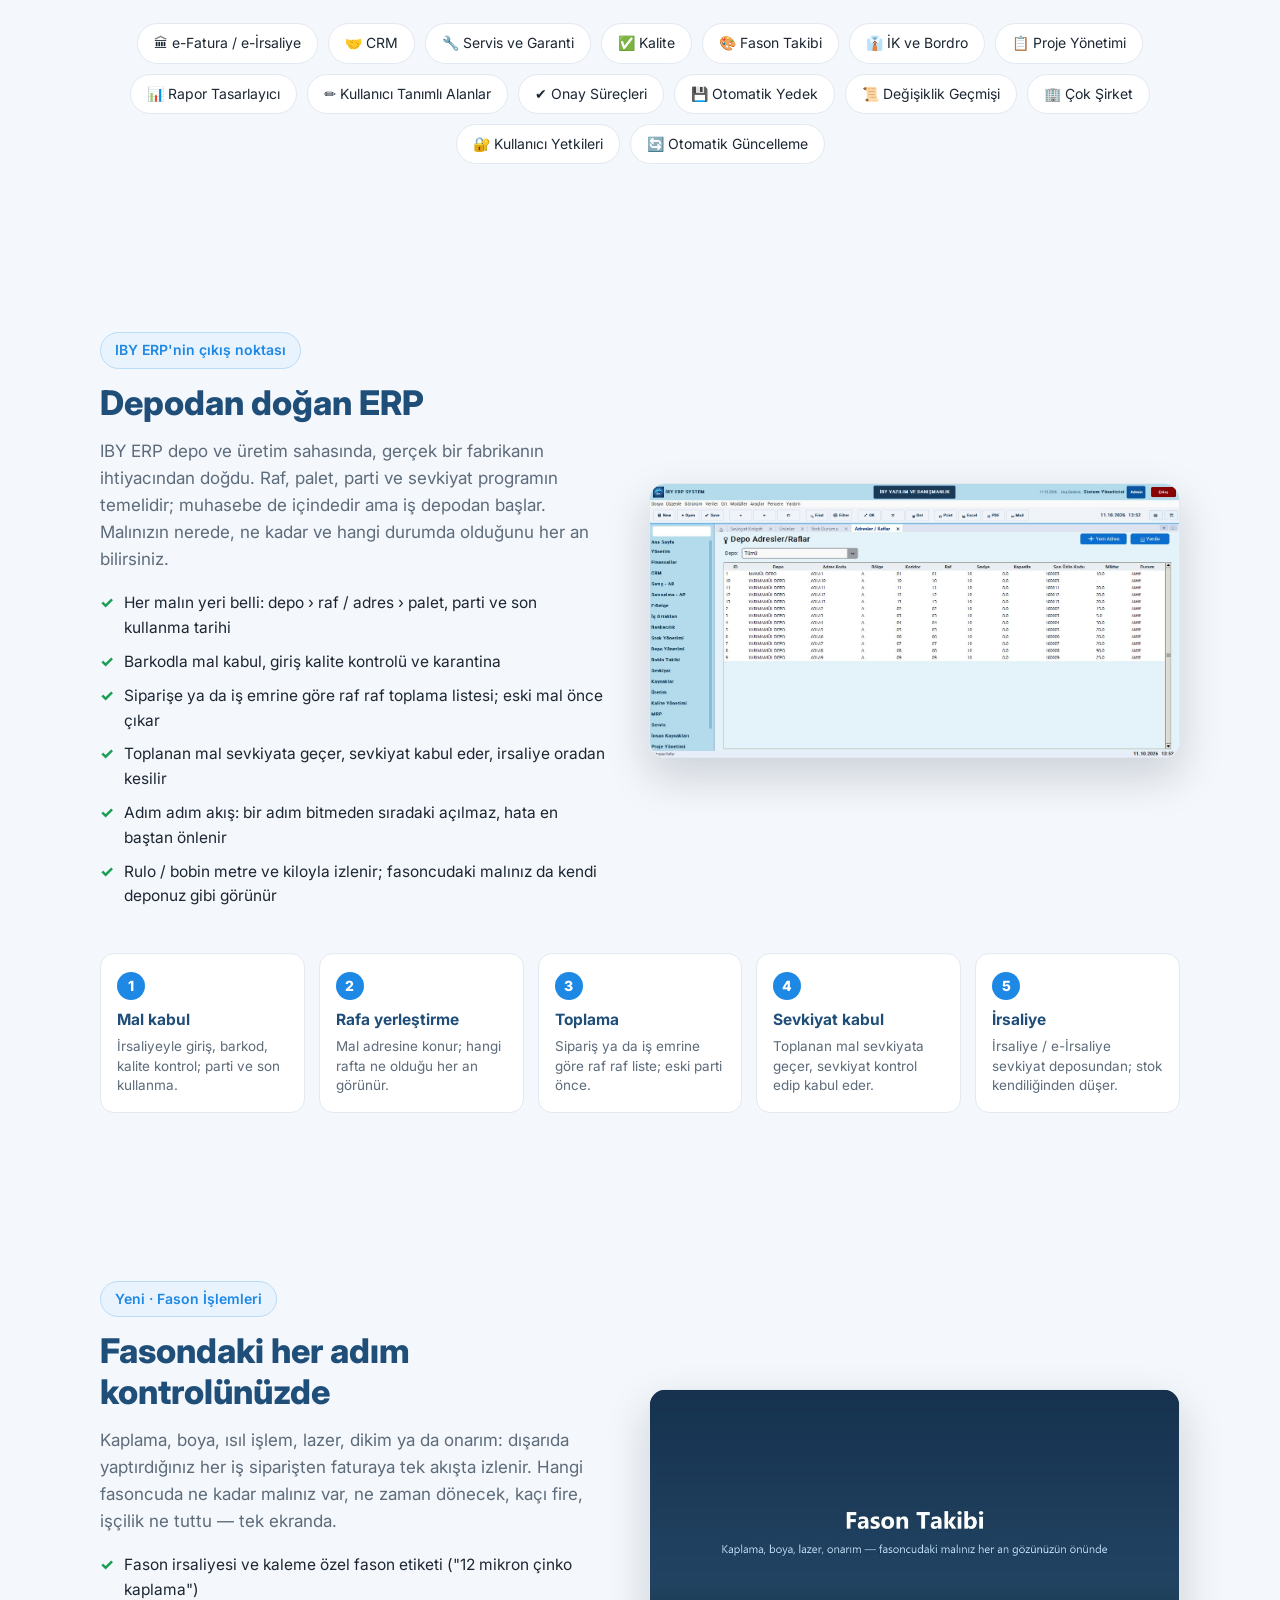
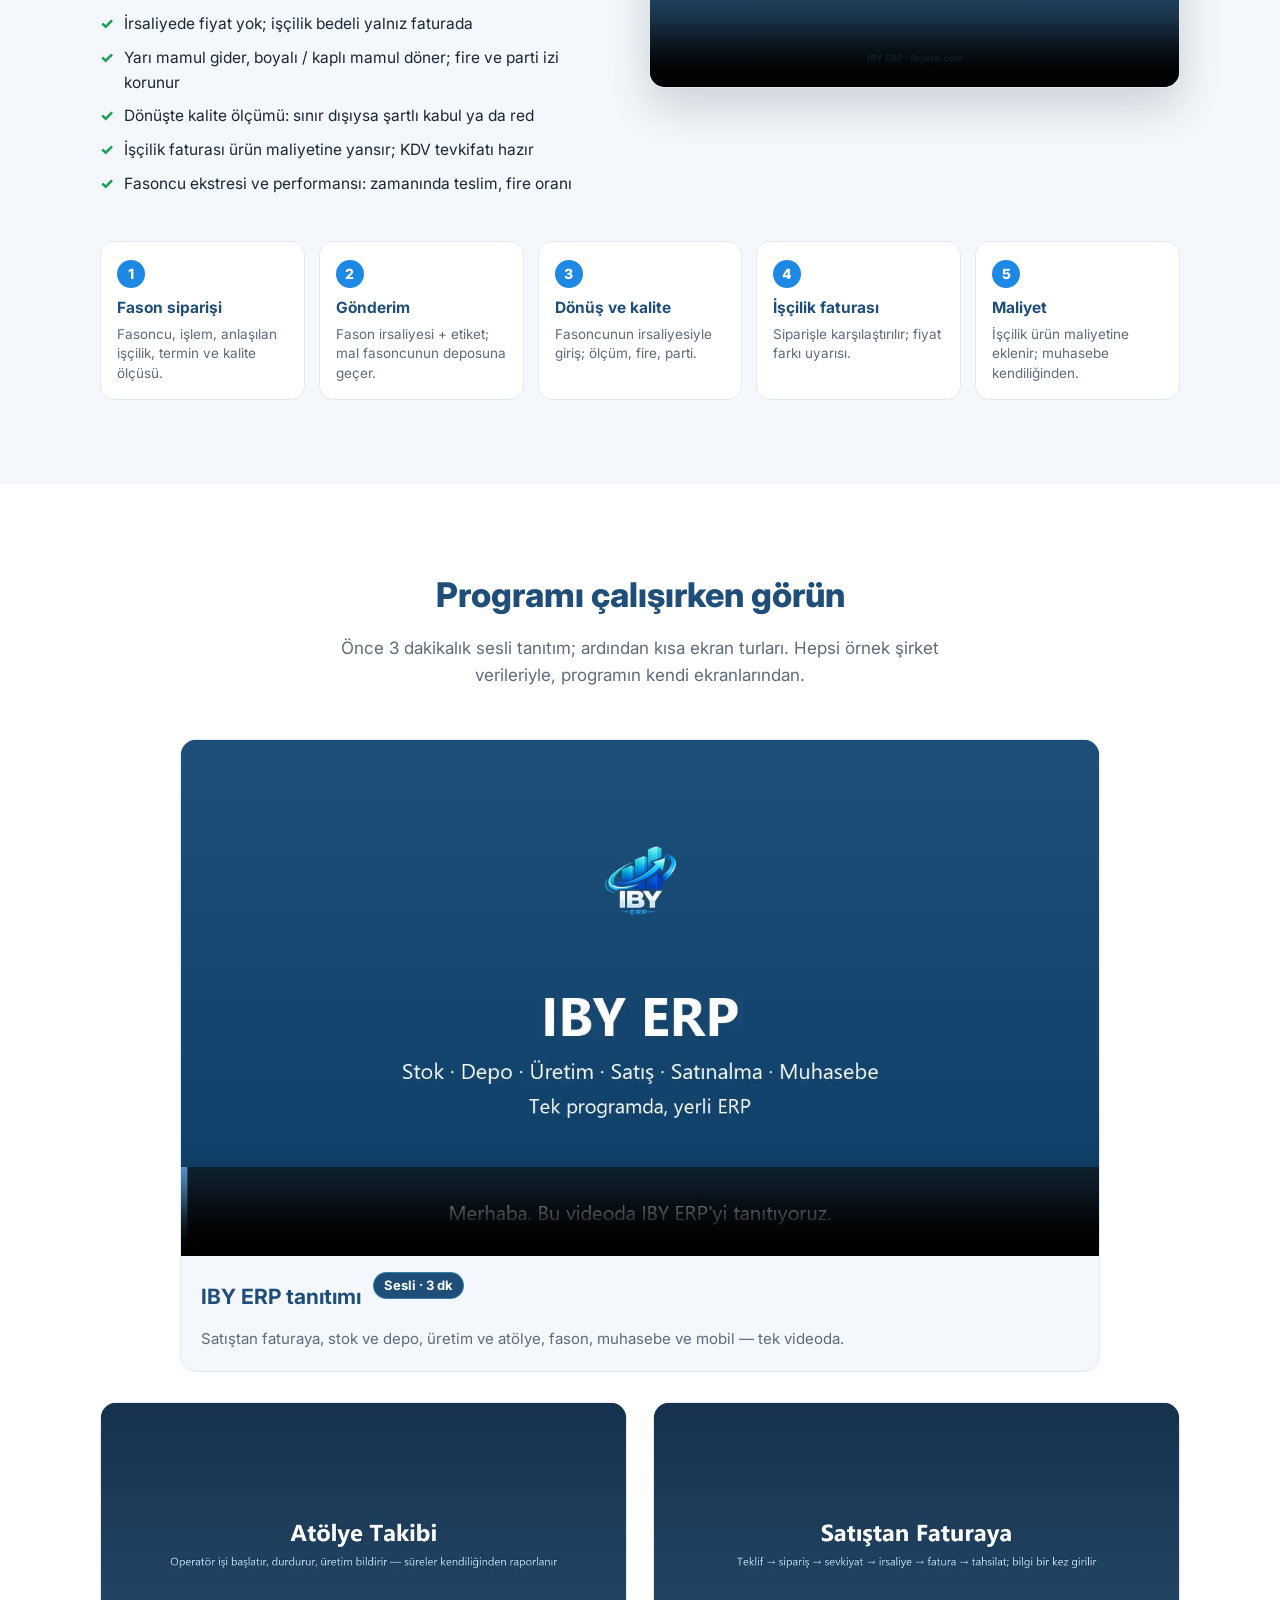
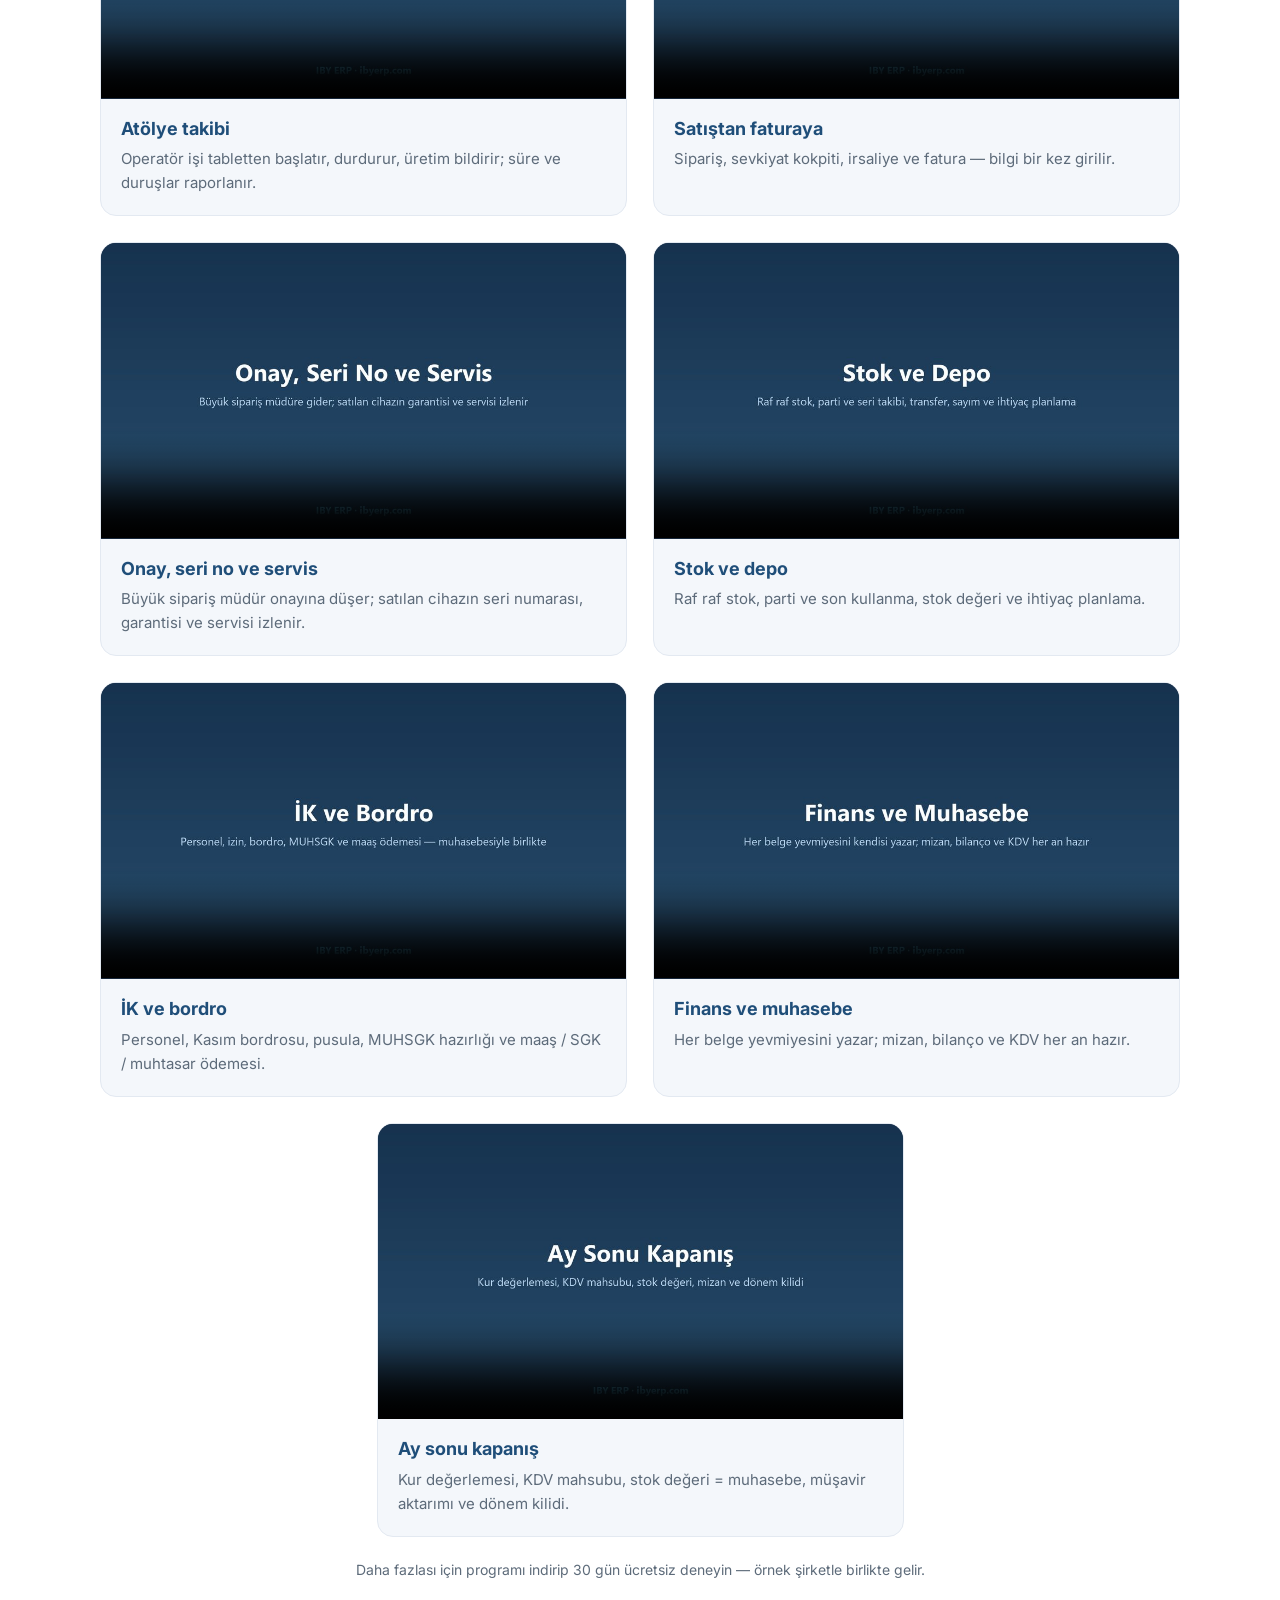
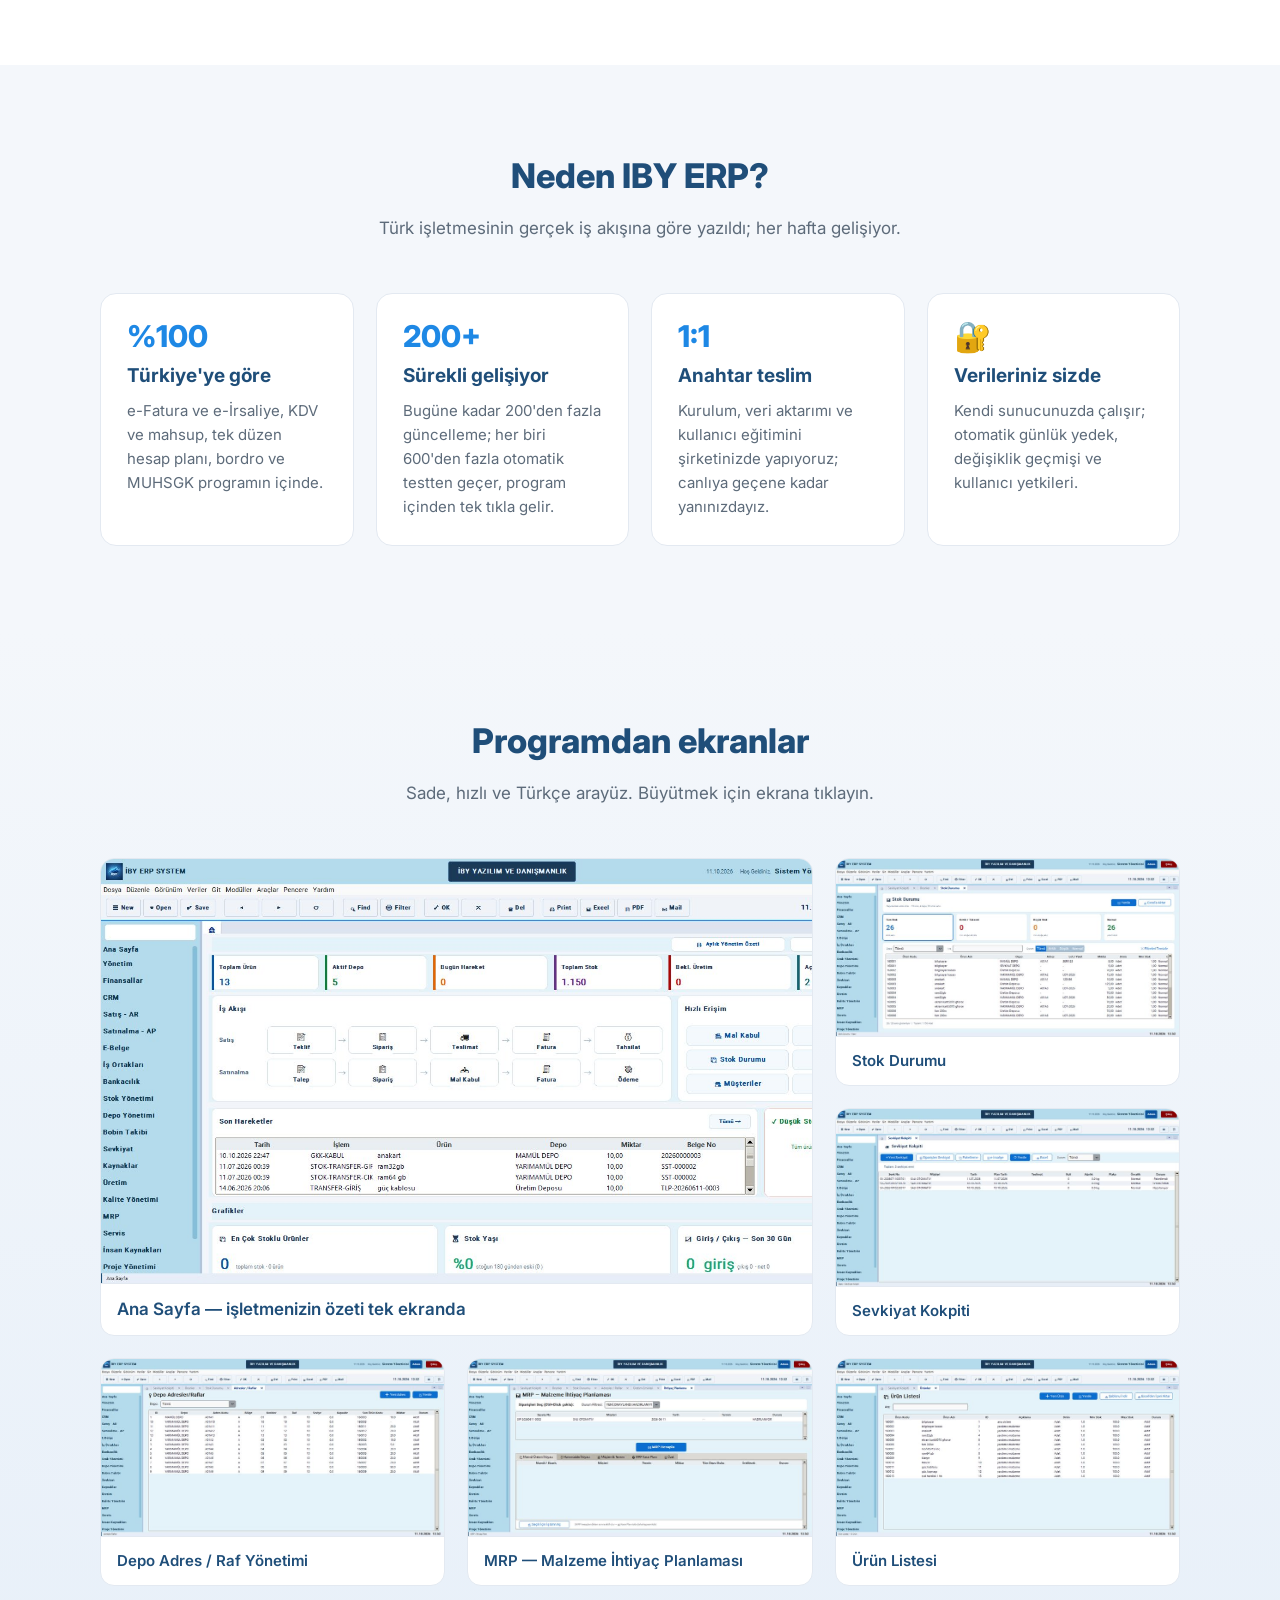
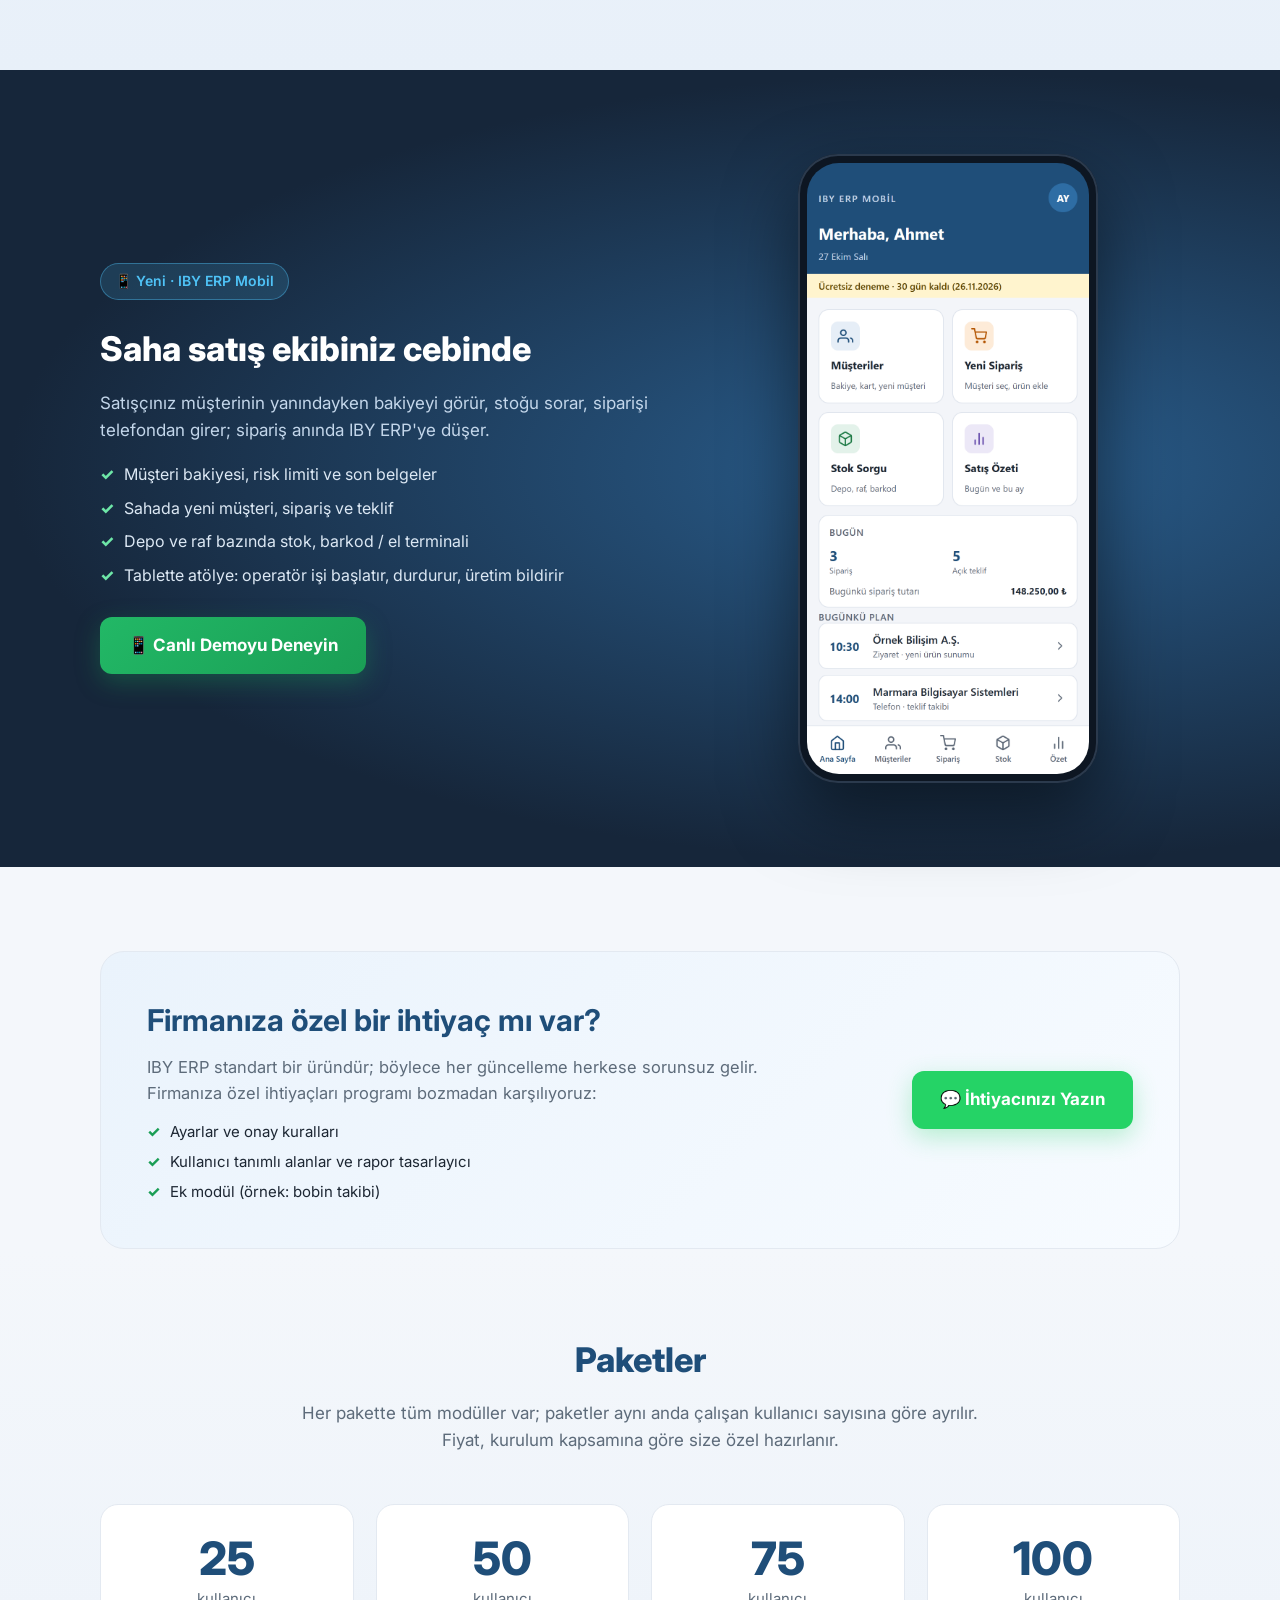
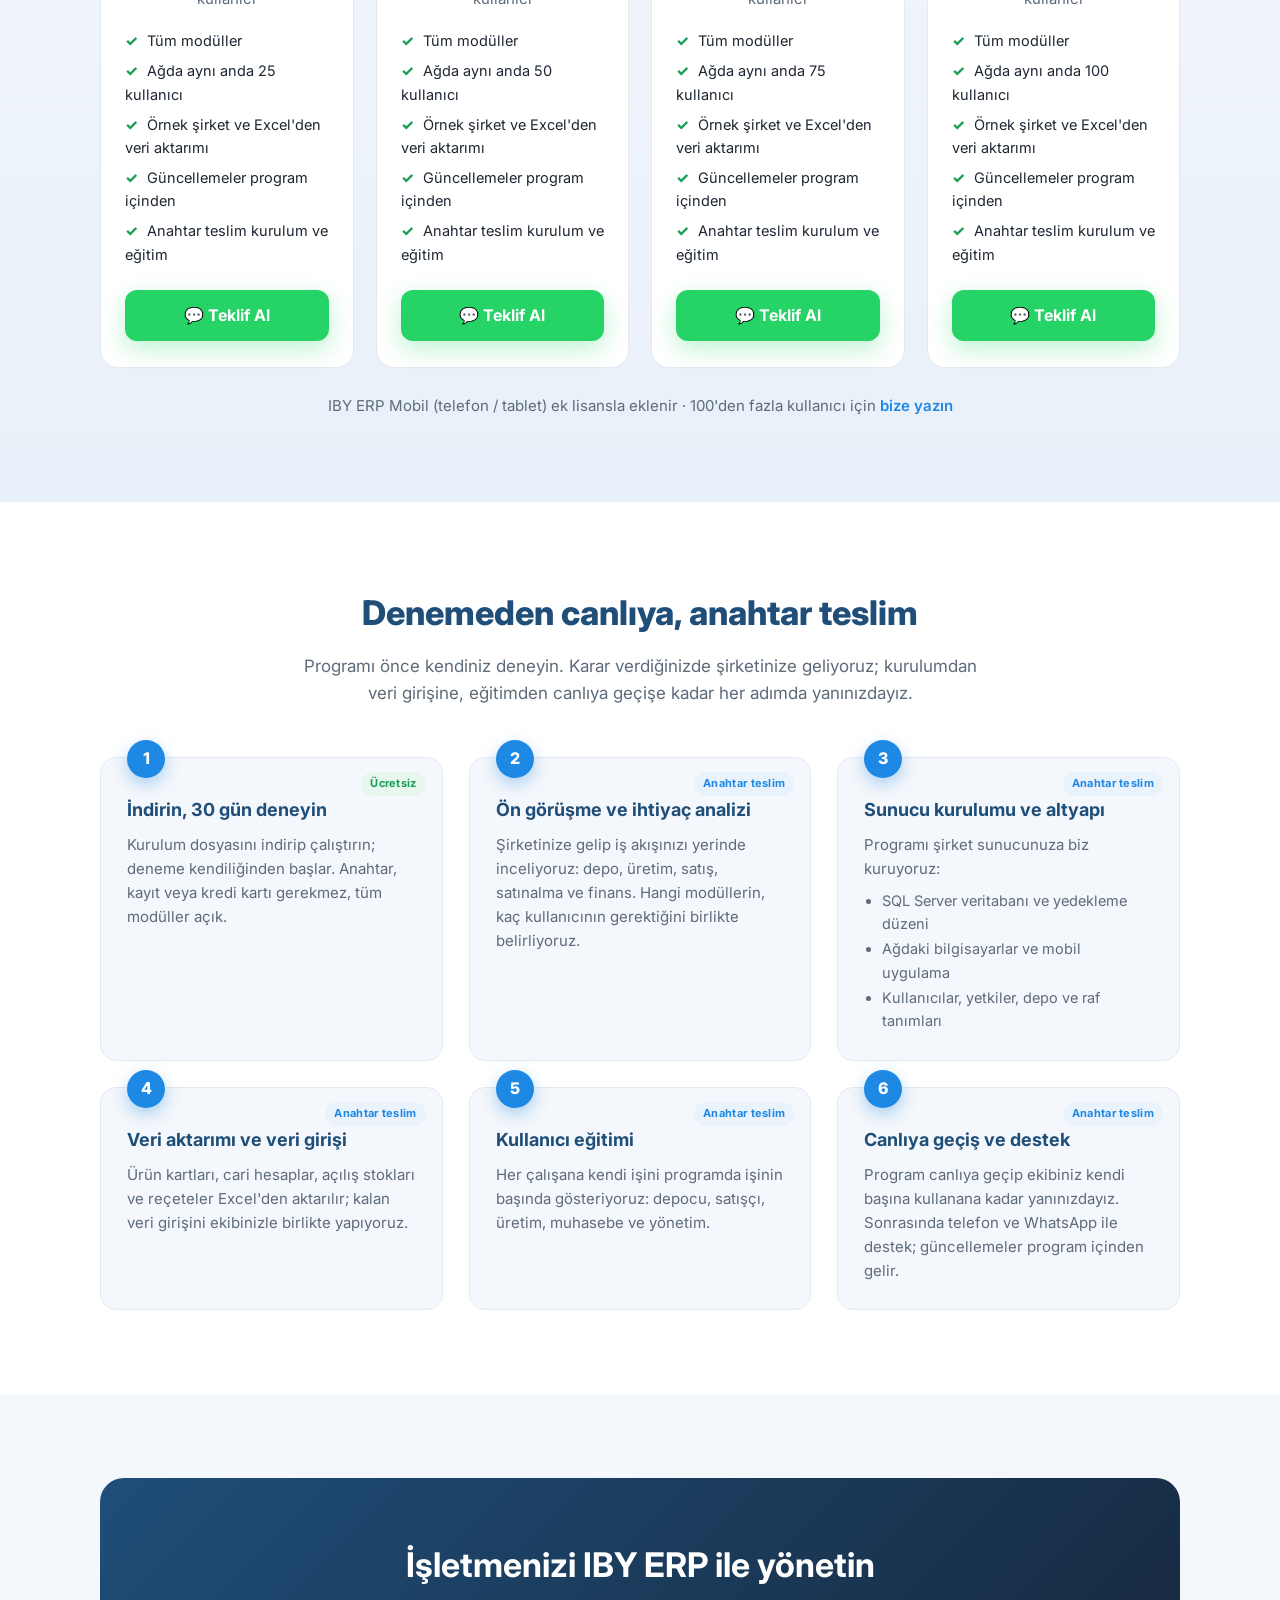
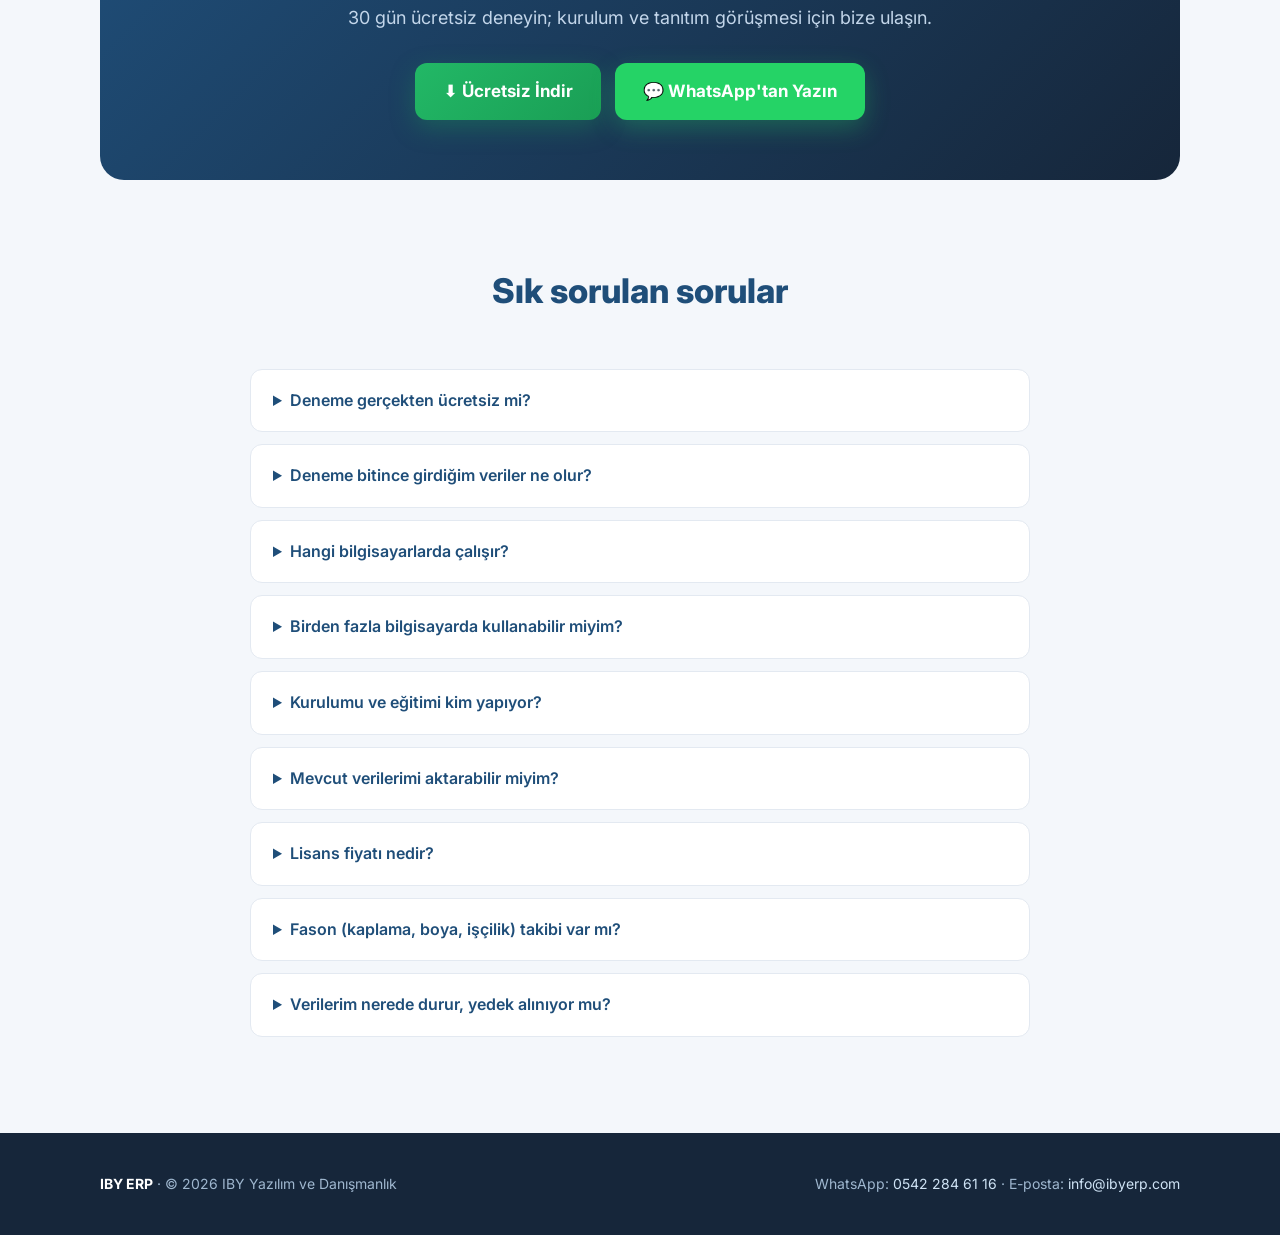
==== commit 3a939d51: "Site: 'Depodan doğan ERP' bölümü + menüde Depo Co-Authored-By: Claude Opus 5.5 <noreply@anthropic.co" ====
--- a/index.html
+++ b/index.html
@@ -280,6 +280,7 @@
     <a class="marka" href="#"><img src="img/apple-touch-icon.png" alt="IBY ERP logosu">IBY ERP</a>
     <nav>
       <a href="#moduller">Modüller</a>
+      <a href="#depo">Depo</a>
       <a href="#fason">Fason</a>
       <a href="#videolar">Videolar</a>
       <a href="#paketler">Paketler</a>
@@ -341,6 +342,39 @@
     </div>
   </div>
 </section>
+
+    <section id="depo" class="fason-bolum">
+      <div class="kap">
+        <div class="fason-ust">
+          <div>
+            <div class="rozet">IBY ERP'nin çıkış noktası</div>
+            <h2>Depodan doğan ERP</h2>
+            <p>IBY ERP depo ve üretim sahasında, gerçek bir fabrikanın ihtiyacından doğdu. Raf, palet, parti ve
+               sevkiyat programın temelidir; muhasebe de içindedir ama iş depodan başlar. Malınızın nerede, ne kadar
+               ve hangi durumda olduğunu her an bilirsiniz.</p>
+            <ul class="tik">
+              <li>Her malın yeri belli: depo › raf / adres › palet, parti ve son kullanma tarihi</li>
+              <li>Barkodla mal kabul, giriş kalite kontrolü ve karantina</li>
+              <li>Siparişe ya da iş emrine göre raf raf toplama listesi; eski mal önce çıkar</li>
+              <li>Toplanan mal sevkiyata geçer, sevkiyat kabul eder, irsaliye oradan kesilir</li>
+              <li>Adım adım akış: bir adım bitmeden sıradaki açılmaz, hata en baştan önlenir</li>
+              <li>Rulo / bobin metre ve kiloyla izlenir; fasoncudaki malınız da kendi deponuz gibi görünür</li>
+            </ul>
+          </div>
+          <div class="fason-video">
+            <img src="img/ekran/depo-adres-raf.jpg" alt="IBY ERP — depo raf adresi ekranı" loading="lazy"
+                 style="width: 100%; height: auto; display: block;">
+          </div>
+        </div>
+        <div class="fason-akis">
+          <div><b>Mal kabul</b><span>İrsaliyeyle giriş, barkod, kalite kontrol; parti ve son kullanma.</span></div>
+          <div><b>Rafa yerleştirme</b><span>Mal adresine konur; hangi rafta ne olduğu her an görünür.</span></div>
+          <div><b>Toplama</b><span>Sipariş ya da iş emrine göre raf raf liste; eski parti önce.</span></div>
+          <div><b>Sevkiyat kabul</b><span>Toplanan mal sevkiyata geçer, sevkiyat kontrol edip kabul eder.</span></div>
+          <div><b>İrsaliye</b><span>İrsaliye / e-İrsaliye sevkiyat deposundan; stok kendiliğinden düşer.</span></div>
+        </div>
+      </div>
+    </section>
 
     <section id="fason" class="fason-bolum">
       <div class="kap">
